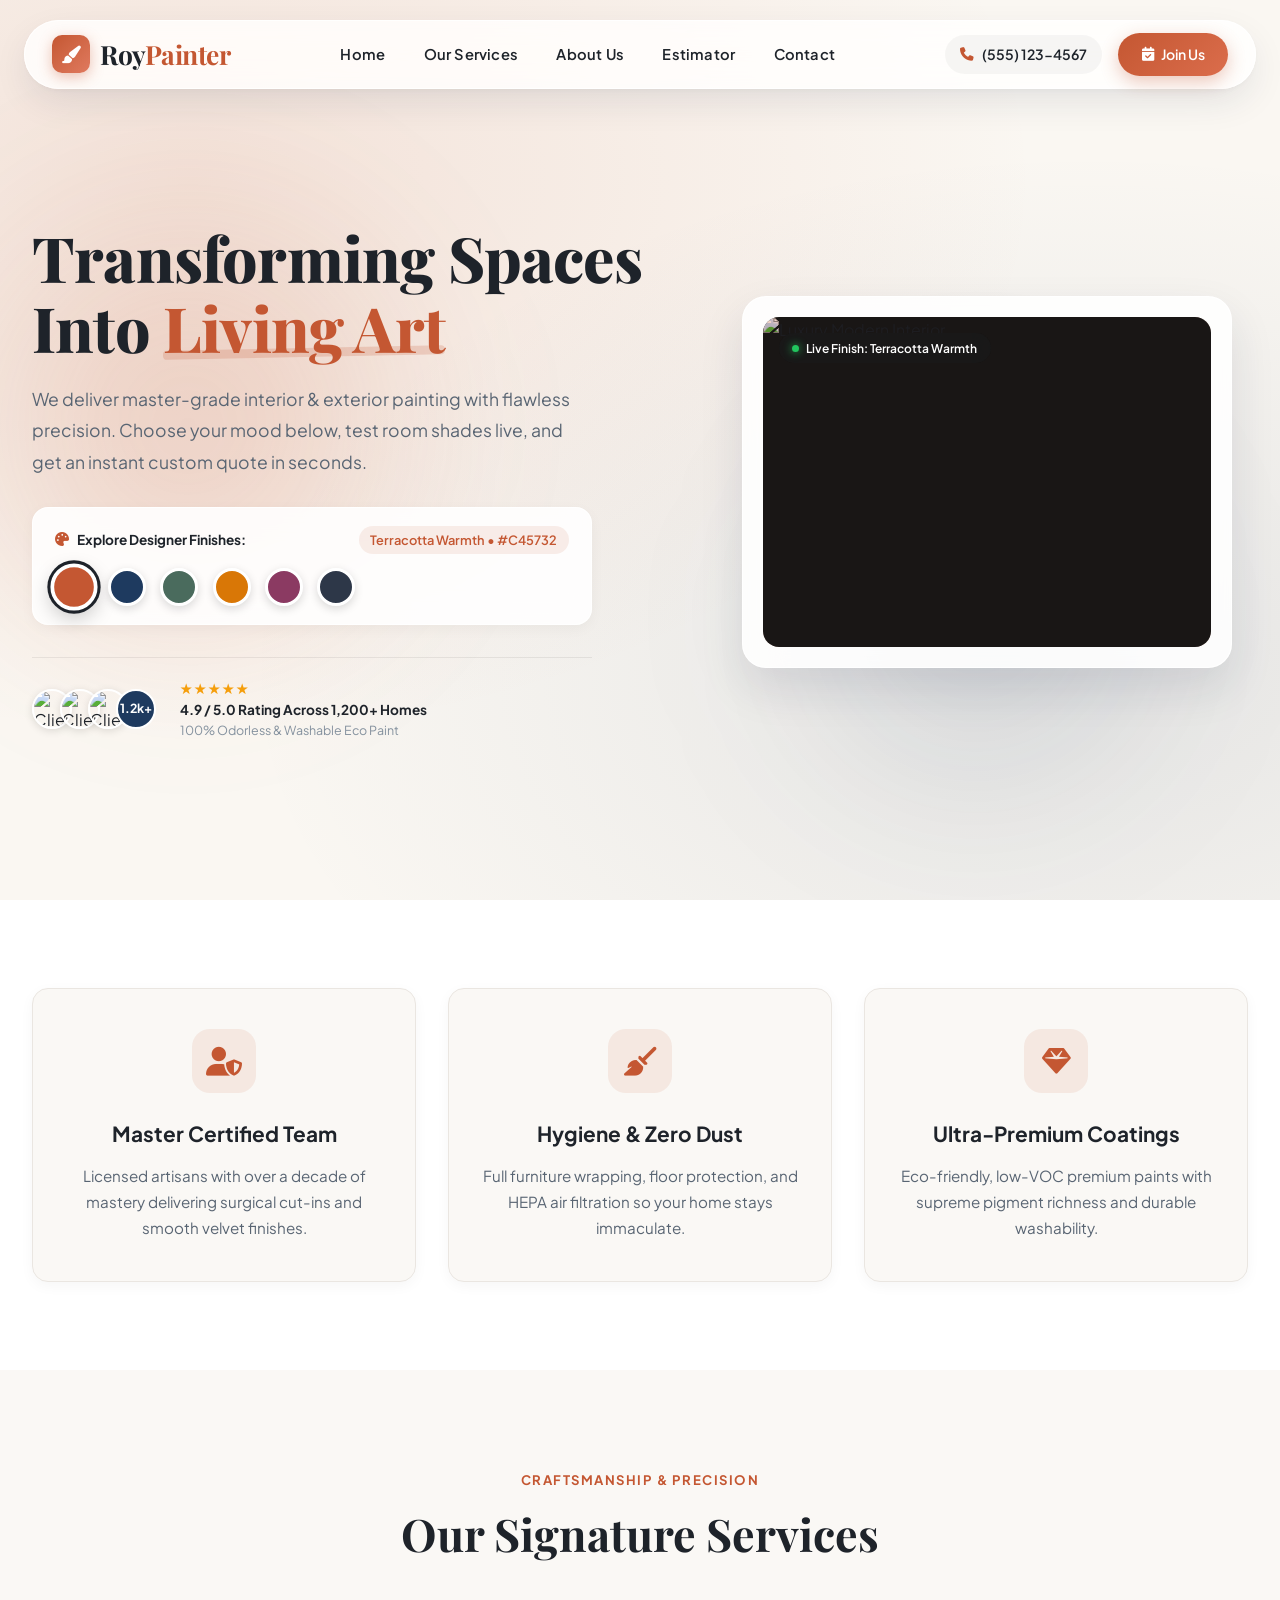
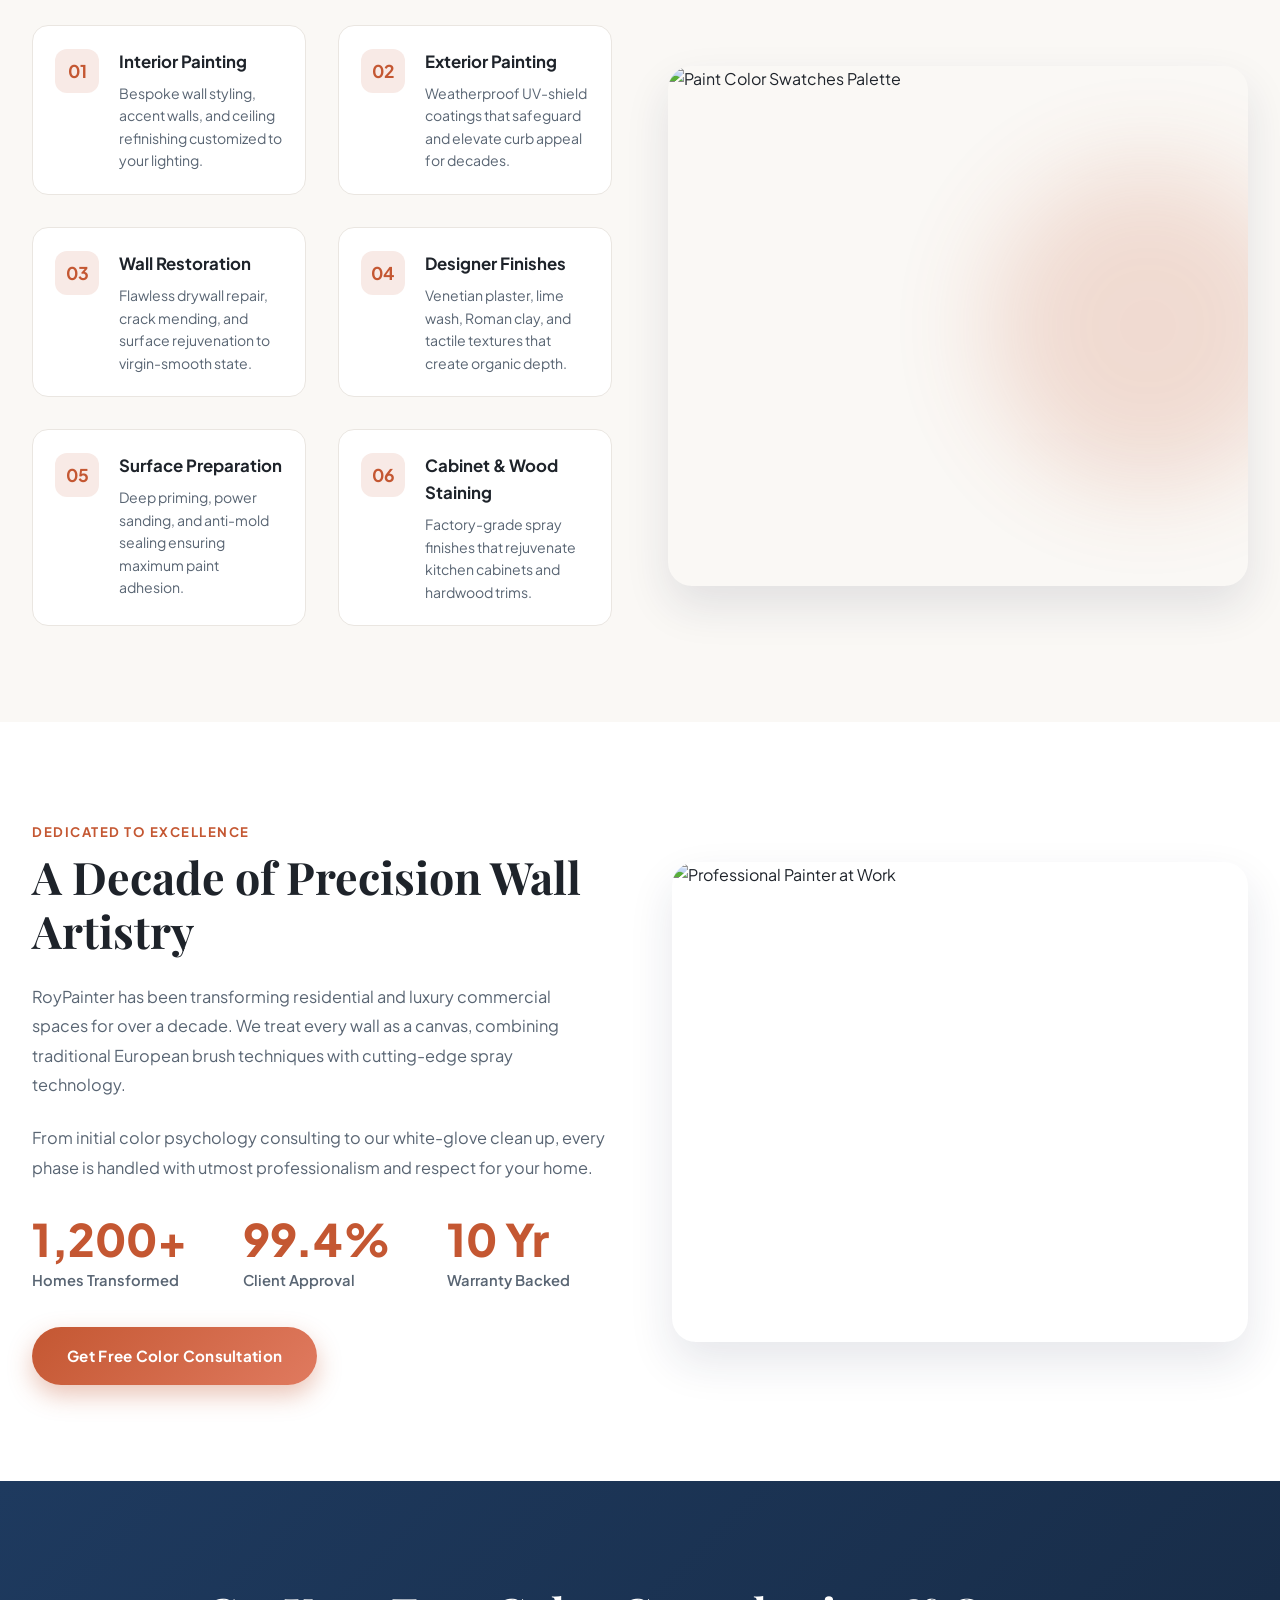
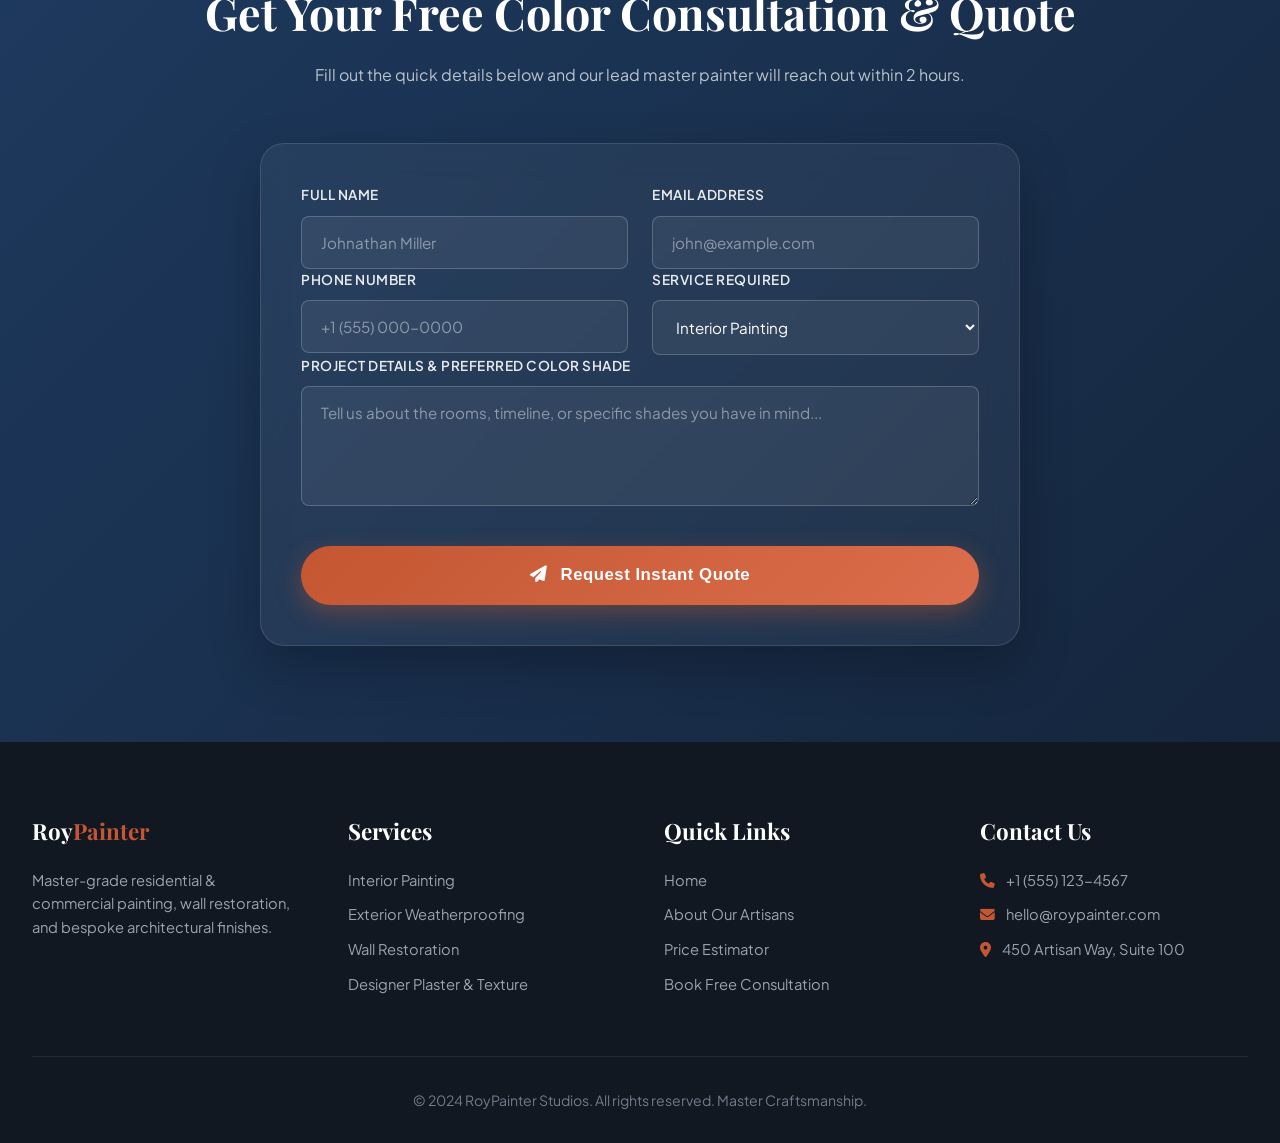
==== index.html @ b72dd7e7 "first commit" ====
<!DOCTYPE html>
<html lang="en">
<head>
    <meta charset="UTF-8">
    <meta name="viewport" content="width=device-width, initial-scale=1.0">
    <title>RoyPainter | Professional Painting & Architectural Finishes</title>
    <link rel="preconnect" href="https://fonts.googleapis.com">
    <link rel="preconnect" href="https://fonts.gstatic.com" crossorigin>
    <link href="https://fonts.googleapis.com/css2?family=Playfair+Display:ital,wght@0,600;0,700;0,800;1,600&family=Plus+Jakarta+Sans:wght@300;400;500;600;700;800&family=Poppins:wght@300;400;500;600;700&display=swap" rel="stylesheet">
    <link rel="stylesheet" href="https://cdnjs.cloudflare.com/ajax/libs/font-awesome/6.5.1/css/all.min.css">
    <style>
        * {
            margin: 0;
            padding: 0;
            box-sizing: border-box;
        }

        :root {
            --primary-red: #C45732;
            --primary-red-rgb: 196, 87, 50;
            --primary-hover: #ad4624;
            --navy-blue: #1E3A5F;
            --navy-blue-rgb: 30, 58, 95;
            --cream: #FAF8F5;
            --cream-card: #FFFFFF;
            --light-gray: #EAE6E1;
            --text-dark: #1E232A;
            --text-muted: #596573;
            --text-light: #84919E;
            --white: #FFFFFF;
            --active-accent: #C45732;
            --active-accent-rgb: 196, 87, 50;
            --card-glass: rgba(255, 255, 255, 0.88);
            --card-glass-border: rgba(255, 255, 255, 0.95);
            --shadow-sm: 0 4px 14px rgba(0, 0, 0, 0.04);
            --shadow-md: 0 10px 30px rgba(0, 0, 0, 0.07);
            --shadow-lg: 0 20px 45px rgba(24, 39, 75, 0.11);
            --radius-sm: 8px;
            --radius-md: 16px;
            --radius-lg: 24px;
            --radius-full: 9999px;
            --transition: all 0.35s cubic-bezier(0.16, 1, 0.3, 1);
        }

        html {
            scroll-behavior: smooth;
        }

        body {
            font-family: 'Plus Jakarta Sans', 'Poppins', sans-serif;
            color: var(--text-dark);
            background: var(--cream);
            line-height: 1.6;
            overflow-x: hidden;
            position: relative;
        }

        /* =====================================================
           FLOATING GLASS NAVIGATION
        ===================================================== */
        .nav-container {
            position: fixed;
            top: 1.25rem;
            left: 0;
            right: 0;
            display: flex;
            justify-content: center;
            z-index: 1000;
            padding: 0 1.5rem;
            pointer-events: none;
            transition: var(--transition);
        }

        nav {
            width: 100%;
            max-width: 1280px;
            background: rgba(255, 255, 255, 0.82);
            backdrop-filter: blur(20px) saturate(180%);
            -webkit-backdrop-filter: blur(20px) saturate(180%);
            padding: 0.8rem 1.75rem;
            border-radius: var(--radius-full);
            box-shadow: 0 14px 38px -6px rgba(24, 39, 75, 0.12),
                        0 0 0 1px rgba(255, 255, 255, 0.85) inset,
                        0 2px 6px rgba(0, 0, 0, 0.03);
            pointer-events: auto;
            transition: var(--transition);
        }

        .nav-container.scrolled nav {
            background: rgba(255, 255, 255, 0.95);
            padding: 0.65rem 1.5rem;
            box-shadow: 0 16px 40px -4px rgba(24, 39, 75, 0.16),
                        0 0 0 1px rgba(255, 255, 255, 0.95) inset;
        }

        .nav-wrapper {
            display: flex;
            justify-content: space-between;
            align-items: center;
        }

        .logo-wrap {
            display: flex;
            align-items: center;
            gap: 0.65rem;
            text-decoration: none;
        }

        .logo-icon {
            width: 38px;
            height: 38px;
            background: linear-gradient(135deg, var(--active-accent), #E07A5F);
            border-radius: 10px;
            display: flex;
            align-items: center;
            justify-content: center;
            color: var(--white);
            font-size: 1.1rem;
            box-shadow: 0 4px 14px rgba(var(--active-accent-rgb), 0.35);
            transition: var(--transition);
        }

        .logo {
            font-family: 'Playfair Display', serif;
            font-size: 1.65rem;
            font-weight: 700;
            color: var(--text-dark);
            letter-spacing: -0.5px;
        }

        .logo-accent {
            color: var(--active-accent);
            transition: color 0.35s ease;
        }

        .nav-links {
            display: flex;
            list-style: none;
            gap: 2rem;
            align-items: center;
        }

        .nav-links a {
            text-decoration: none;
            color: var(--text-dark);
            font-size: 0.92rem;
            font-weight: 600;
            letter-spacing: 0.2px;
            transition: var(--transition);
            position: relative;
            padding: 0.4rem 0.2rem;
        }

        .nav-links a:hover {
            color: var(--active-accent);
        }

        .nav-links a::after {
            content: '';
            position: absolute;
            bottom: 0;
            left: 50%;
            width: 0;
            height: 2.5px;
            background: var(--active-accent);
            border-radius: 2px;
            transform: translateX(-50%);
            transition: width 0.3s cubic-bezier(0.16, 1, 0.3, 1);
        }

        .nav-links a:hover::after {
            width: 80%;
        }

        .nav-actions {
            display: flex;
            align-items: center;
            gap: 1rem;
        }

        .nav-phone {
            display: flex;
            align-items: center;
            gap: 0.5rem;
            text-decoration: none;
            color: var(--text-dark);
            font-weight: 600;
            font-size: 0.88rem;
            padding: 0.5rem 0.95rem;
            border-radius: var(--radius-full);
            background: rgba(0, 0, 0, 0.035);
            transition: var(--transition);
        }

        .nav-phone i {
            color: var(--active-accent);
            font-size: 0.85rem;
        }

        .nav-phone:hover {
            background: rgba(var(--active-accent-rgb), 0.1);
            color: var(--active-accent);
        }

        .cta-nav {
            background: linear-gradient(135deg, var(--active-accent), #db6d4c);
            color: var(--white) !important;
            padding: 0.65rem 1.45rem;
            border-radius: var(--radius-full);
            font-weight: 600;
            font-size: 0.88rem;
            box-shadow: 0 6px 18px rgba(var(--active-accent-rgb), 0.32);
            transition: var(--transition);
            display: inline-flex;
            align-items: center;
            gap: 0.45rem;
            text-decoration: none;
            border: none;
        }

        .cta-nav:hover {
            transform: translateY(-2px);
            box-shadow: 0 8px 24px rgba(var(--active-accent-rgb), 0.45);
            background: linear-gradient(135deg, var(--primary-hover), var(--active-accent));
        }

        .cta-nav::after {
            display: none !important;
        }

        .mobile-toggle {
            display: none;
            background: transparent;
            border: none;
            cursor: pointer;
            padding: 0.4rem;
            color: var(--text-dark);
            font-size: 1.35rem;
        }

        /* Mobile Dropdown */
        .mobile-menu {
            display: none;
            position: fixed;
            top: 5.5rem;
            left: 1.5rem;
            right: 1.5rem;
            background: rgba(255, 255, 255, 0.96);
            backdrop-filter: blur(20px);
            padding: 1.5rem;
            border-radius: var(--radius-lg);
            box-shadow: 0 20px 45px rgba(0, 0, 0, 0.15);
            border: 1px solid rgba(255, 255, 255, 0.8);
            z-index: 999;
            flex-direction: column;
            gap: 1rem;
        }

        .mobile-menu.open {
            display: flex;
        }

        .mobile-menu a {
            text-decoration: none;
            color: var(--text-dark);
            font-weight: 600;
            font-size: 1.05rem;
            padding: 0.5rem 0;
            border-bottom: 1px solid rgba(0, 0, 0, 0.05);
        }

        /* =====================================================
           REDESIGNED INTERACTIVE HERO SECTION
        ===================================================== */
        .hero {
            position: relative;
            min-height: 100vh;
            display: flex;
            align-items: center;
            padding: 9rem 2rem 5rem;
            background-color: #FAF7F2;
            background-image: 
                radial-gradient(at 15% 20%, rgba(var(--active-accent-rgb), 0.13) 0px, transparent 55%),
                radial-gradient(at 85% 75%, rgba(30, 58, 95, 0.09) 0px, transparent 55%),
                linear-gradient(180deg, rgba(250, 247, 242, 0.82) 0%, rgba(250, 247, 242, 0.97) 100%);
            background-size: cover;
            background-position: center;
            background-repeat: no-repeat;
            overflow: hidden;
        }

        /* Dynamic Ambient Glow */
        .hero-glow {
            position: absolute;
            width: 580px;
            height: 580px;
            background: radial-gradient(circle, rgba(var(--active-accent-rgb), 0.22) 0%, rgba(var(--active-accent-rgb), 0) 70%);
            top: 15%;
            left: -8%;
            filter: blur(70px);
            pointer-events: none;
            z-index: 1;
            transition: all 0.6s ease;
            animation: pulseGlow 9s ease-in-out infinite alternate;
        }

        .hero-glow-2 {
            position: absolute;
            width: 480px;
            height: 480px;
            background: radial-gradient(circle, rgba(30, 58, 95, 0.14) 0%, rgba(30, 58, 95, 0) 70%);
            bottom: 5%;
            right: 5%;
            filter: blur(80px);
            pointer-events: none;
            z-index: 1;
        }

        @keyframes pulseGlow {
            0% { transform: scale(1) translate(0, 0); opacity: 0.7; }
            100% { transform: scale(1.15) translate(40px, 30px); opacity: 1; }
        }

        .hero-wrapper {
            max-width: 1320px;
            margin: 0 auto;
            display: grid;
            grid-template-columns: 1.15fr 0.95fr;
            gap: 3.8rem;
            align-items: center;
            position: relative;
            z-index: 2;
            width: 100%;
        }

        /* Hero Content Styling */
        .hero-content {
            display: flex;
            flex-direction: column;
            align-items: flex-start;
        }

        .hero-badge {
            display: inline-flex;
            align-items: center;
            gap: 0.65rem;
            background: rgba(255, 255, 255, 0.9);
            backdrop-filter: blur(12px);
            padding: 0.45rem 1.15rem;
            border-radius: var(--radius-full);
            border: 1px solid rgba(var(--active-accent-rgb), 0.25);
            box-shadow: 0 4px 15px rgba(0, 0, 0, 0.04);
            margin-bottom: 1.4rem;
            transform: translateY(0);
            transition: var(--transition);
        }

        .hero-badge:hover {
            transform: translateY(-2px);
            box-shadow: 0 6px 20px rgba(var(--active-accent-rgb), 0.18);
        }

        .badge-dot {
            width: 8px;
            height: 8px;
            background: var(--active-accent);
            border-radius: 50%;
            box-shadow: 0 0 0 3px rgba(var(--active-accent-rgb), 0.25);
            animation: pulseDot 2s infinite;
        }

        @keyframes pulseDot {
            0% { transform: scale(0.95); box-shadow: 0 0 0 0 rgba(var(--active-accent-rgb), 0.5); }
            70% { transform: scale(1); box-shadow: 0 0 0 6px rgba(var(--active-accent-rgb), 0); }
            100% { transform: scale(0.95); box-shadow: 0 0 0 0 rgba(var(--active-accent-rgb), 0); }
        }

        .badge-text {
            font-size: 0.82rem;
            font-weight: 700;
            color: var(--text-dark);
            letter-spacing: 0.4px;
            text-transform: uppercase;
        }

        .hero-title {
            font-family: 'Playfair Display', serif;
            font-size: 3.9rem;
            font-weight: 800;
            line-height: 1.12;
            color: var(--text-dark);
            margin-bottom: 1.3rem;
            letter-spacing: -0.8px;
        }

        .hero-title .highlight {
            color: var(--active-accent);
            position: relative;
            display: inline-block;
            transition: color 0.4s ease;
        }

        .hero-title .highlight::after {
            content: '';
            position: absolute;
            bottom: 6px;
            left: 0;
            width: 100%;
            height: 9px;
            background: rgba(var(--active-accent-rgb), 0.2);
            border-radius: 4px;
            z-index: -1;
            transform: rotate(-1.2deg);
            transition: background 0.4s ease;
        }

        .hero-description {
            font-size: 1.1rem;
            color: var(--text-muted);
            line-height: 1.8;
            margin-bottom: 1.8rem;
            max-width: 560px;
        }

        /* Interactive Color Palette Selector */
        .color-palette-bar {
            background: rgba(255, 255, 255, 0.88);
            backdrop-filter: blur(14px);
            border: 1px solid rgba(255, 255, 255, 0.95);
            padding: 1.1rem 1.4rem;
            border-radius: var(--radius-md);
            box-shadow: var(--shadow-sm);
            margin-bottom: 2rem;
            width: 100%;
            max-width: 560px;
            transition: var(--transition);
        }

        .color-palette-bar:hover {
            box-shadow: var(--shadow-md);
            border-color: rgba(var(--active-accent-rgb), 0.3);
        }

        .palette-header {
            display: flex;
            justify-content: space-between;
            align-items: center;
            margin-bottom: 0.85rem;
        }

        .palette-title {
            font-size: 0.85rem;
            font-weight: 700;
            color: var(--text-dark);
            display: flex;
            align-items: center;
            gap: 0.45rem;
        }

        .palette-title i {
            color: var(--active-accent);
        }

        .active-swatch-info {
            font-size: 0.8rem;
            font-weight: 600;
            color: var(--active-accent);
            background: rgba(var(--active-accent-rgb), 0.1);
            padding: 0.25rem 0.7rem;
            border-radius: var(--radius-full);
            transition: var(--transition);
        }

        .swatches-list {
            display: flex;
            gap: 0.9rem;
            align-items: center;
            flex-wrap: wrap;
        }

        .color-swatch-btn {
            width: 38px;
            height: 38px;
            border-radius: 50%;
            border: 3px solid #FFFFFF;
            cursor: pointer;
            box-shadow: 0 3px 10px rgba(0, 0, 0, 0.15);
            transition: all 0.3s cubic-bezier(0.34, 1.56, 0.64, 1);
            position: relative;
            outline: none;
        }

        .color-swatch-btn:hover {
            transform: scale(1.2);
        }

        .color-swatch-btn.active {
            transform: scale(1.24);
            box-shadow: 0 0 0 2.5px var(--text-dark), 0 6px 16px rgba(0,0,0,0.22);
        }

        .color-swatch-btn::after {
            content: attr(data-shade);
            position: absolute;
            bottom: -28px;
            left: 50%;
            transform: translateX(-50%) scale(0.8);
            opacity: 0;
            background: var(--text-dark);
            color: var(--white);
            font-size: 0.7rem;
            font-weight: 500;
            padding: 0.2rem 0.5rem;
            border-radius: 4px;
            white-space: nowrap;
            pointer-events: none;
            transition: var(--transition);
            z-index: 10;
        }

        .color-swatch-btn:hover::after {
            opacity: 1;
            transform: translateX(-50%) scale(1);
        }

        /* Hero Action Buttons */
        .hero-actions {
            display: flex;
            align-items: center;
            gap: 1.2rem;
            flex-wrap: wrap;
            margin-bottom: 2.2rem;
        }

        .cta-button {
            display: inline-flex;
            align-items: center;
            justify-content: center;
            gap: 0.6rem;
            background: linear-gradient(135deg, var(--active-accent), #E07A5F);
            color: var(--white);
            padding: 1.05rem 2.2rem;
            border-radius: var(--radius-full);
            text-decoration: none;
            font-weight: 700;
            font-size: 0.95rem;
            letter-spacing: 0.3px;
            transition: var(--transition);
            border: none;
            cursor: pointer;
            box-shadow: 0 10px 25px rgba(var(--active-accent-rgb), 0.35);
        }

        .cta-button:hover {
            background: linear-gradient(135deg, var(--primary-hover), var(--active-accent));
            transform: translateY(-3px);
            box-shadow: 0 14px 30px rgba(var(--active-accent-rgb), 0.45);
            color: var(--white);
        }

        .cta-button-secondary {
            display: inline-flex;
            align-items: center;
            justify-content: center;
            gap: 0.55rem;
            background: rgba(255, 255, 255, 0.9);
            backdrop-filter: blur(10px);
            color: var(--text-dark);
            padding: 1.05rem 1.9rem;
            border-radius: var(--radius-full);
            text-decoration: none;
            font-weight: 600;
            font-size: 0.95rem;
            border: 1px solid rgba(0, 0, 0, 0.08);
            box-shadow: var(--shadow-sm);
            transition: var(--transition);
            cursor: pointer;
        }

        .cta-button-secondary:hover {
            background: var(--white);
            color: var(--active-accent);
            border-color: rgba(var(--active-accent-rgb), 0.3);
            transform: translateY(-3px);
            box-shadow: var(--shadow-md);
        }

        /* Hero Social Proof */
        .hero-proof {
            display: flex;
            align-items: center;
            gap: 1.5rem;
            padding-top: 1.2rem;
            border-top: 1px solid rgba(0, 0, 0, 0.07);
            width: 100%;
            max-width: 560px;
        }

        .avatars-group {
            display: flex;
            align-items: center;
        }

        .avatar-img {
            width: 40px;
            height: 40px;
            border-radius: 50%;
            border: 2.5px solid #FFFFFF;
            object-fit: cover;
            margin-left: -12px;
            box-shadow: 0 2px 8px rgba(0, 0, 0, 0.12);
        }

        .avatar-img:first-child {
            margin-left: 0;
        }

        .avatar-badge {
            width: 40px;
            height: 40px;
            border-radius: 50%;
            background: var(--navy-blue);
            color: var(--white);
            display: flex;
            align-items: center;
            justify-content: center;
            font-size: 0.78rem;
            font-weight: 700;
            border: 2.5px solid #FFFFFF;
            margin-left: -12px;
        }

        .proof-details {
            display: flex;
            flex-direction: column;
        }

        .proof-stars {
            color: #F59E0B;
            font-size: 0.88rem;
            letter-spacing: 2px;
        }

        .proof-text {
            font-size: 0.85rem;
            font-weight: 700;
            color: var(--text-dark);
        }

        .proof-sub {
            font-size: 0.78rem;
            color: var(--text-light);
        }

        /* =====================================================
           HERO VISUAL & INTERACTIVE ROOM COLOR PREVIEW
        ===================================================== */
        .hero-visual-wrapper {
            position: relative;
            display: flex;
            justify-content: center;
            align-items: center;
            perspective: 1000px;
        }

        .hero-main-card {
            position: relative;
            width: 100%;
            max-width: 490px;
            background: var(--card-glass);
            border-radius: var(--radius-lg);
            padding: 1.25rem;
            box-shadow: var(--shadow-lg);
            border: 1px solid var(--card-glass-border);
            backdrop-filter: blur(20px);
            transition: transform 0.2s ease-out;
            transform-style: preserve-3d;
        }

        .room-preview-box {
            position: relative;
            height: 330px;
            border-radius: var(--radius-md);
            overflow: hidden;
            background: #1A1A1A;
        }

        .room-bg-image {
            width: 100%;
            height: 100%;
            object-fit: cover;
            transition: transform 0.6s ease;
        }

        .room-preview-box:hover .room-bg-image {
            transform: scale(1.05);
        }

        /* Color Overlay for Swatches */
        .room-color-tint {
            position: absolute;
            inset: 0;
            background: var(--active-accent);
            opacity: 0.28;
            mix-blend-mode: multiply;
            pointer-events: none;
            transition: background 0.5s ease, opacity 0.5s ease;
        }

        .room-preview-badge {
            position: absolute;
            top: 1rem;
            left: 1rem;
            background: rgba(26, 26, 26, 0.8);
            backdrop-filter: blur(10px);
            color: var(--white);
            padding: 0.35rem 0.85rem;
            border-radius: var(--radius-full);
            font-size: 0.75rem;
            font-weight: 600;
            display: flex;
            align-items: center;
            gap: 0.45rem;
        }

        .room-preview-badge .live-dot {
            width: 7px;
            height: 7px;
            background: #22C55E;
            border-radius: 50%;
            box-shadow: 0 0 8px #22C55E;
        }

        /* Mini Interactive Cost Estimator inside Hero Visual */
        .hero-estimator-card {
            margin-top: 1rem;
            background: #FFFFFF;
            border-radius: var(--radius-md);
            padding: 1rem 1.25rem;
            border: 1px solid var(--light-gray);
            box-shadow: var(--shadow-sm);
        }

        .estimator-header {
            display: flex;
            justify-content: space-between;
            align-items: center;
            margin-bottom: 0.65rem;
        }

        .estimator-title {
            font-size: 0.88rem;
            font-weight: 700;
            color: var(--text-dark);
            display: flex;
            align-items: center;
            gap: 0.45rem;
        }

        .estimator-title i {
            color: var(--active-accent);
        }

        .estimator-badge {
            font-size: 0.72rem;
            font-weight: 700;
            background: rgba(var(--active-accent-rgb), 0.1);
            color: var(--active-accent);
            padding: 0.2rem 0.6rem;
            border-radius: var(--radius-full);
        }

        .estimator-controls {
            display: flex;
            align-items: center;
            gap: 1rem;
            margin-bottom: 0.85rem;
        }

        .estimator-slider-wrap {
            flex: 1;
        }

        .estimator-slider-label {
            display: flex;
            justify-content: space-between;
            font-size: 0.78rem;
            color: var(--text-muted);
            margin-bottom: 0.35rem;
            font-weight: 600;
        }

        .room-slider {
            width: 100%;
            accent-color: var(--active-accent);
            cursor: pointer;
            height: 6px;
        }

        .estimator-result {
            display: flex;
            align-items: center;
            justify-content: space-between;
            padding-top: 0.7rem;
            border-top: 1px dashed var(--light-gray);
        }

        .price-display {
            display: flex;
            flex-direction: column;
        }

        .price-label {
            font-size: 0.7rem;
            color: var(--text-light);
            text-transform: uppercase;
            font-weight: 600;
        }

        .price-value {
            font-size: 1.35rem;
            font-weight: 800;
            color: var(--navy-blue);
            line-height: 1.1;
        }

        .price-value span {
            color: var(--active-accent);
        }

        .calc-action-btn {
            background: var(--navy-blue);
            color: var(--white);
            border: none;
            padding: 0.5rem 1rem;
            border-radius: var(--radius-full);
            font-size: 0.8rem;
            font-weight: 700;
            cursor: pointer;
            text-decoration: none;
            transition: var(--transition);
            display: inline-flex;
            align-items: center;
            gap: 0.4rem;
        }

        .calc-action-btn:hover {
            background: var(--active-accent);
            transform: translateY(-2px);
            box-shadow: 0 4px 12px rgba(var(--active-accent-rgb), 0.3);
        }

        /* Floating Micro-Cards */
        .float-card {
            position: absolute;
            background: rgba(255, 255, 255, 0.94);
            backdrop-filter: blur(16px);
            padding: 0.85rem 1.2rem;
            border-radius: var(--radius-md);
            box-shadow: 0 14px 32px rgba(0, 0, 0, 0.12);
            border: 1px solid rgba(255, 255, 255, 0.95);
            display: flex;
            align-items: center;
            gap: 0.8rem;
            z-index: 3;
            animation: floatSlow 5s ease-in-out infinite;
            cursor: pointer;
            transition: var(--transition);
        }

        .float-card:hover {
            transform: translateY(-6px) scale(1.04) !important;
            box-shadow: 0 18px 40px rgba(0, 0, 0, 0.18);
        }

        .float-card-1 {
            top: -1.2rem;
            right: -1.2rem;
            animation-delay: 0s;
        }

        .float-card-2 {
            bottom: 6.8rem;
            left: -2.2rem;
            animation-delay: 2.5s;
        }

        @keyframes floatSlow {
            0% { transform: translateY(0); }
            50% { transform: translateY(-10px); }
            100% { transform: translateY(0); }
        }

        .float-icon-box {
            width: 42px;
            height: 42px;
            border-radius: 12px;
            display: flex;
            align-items: center;
            justify-content: center;
            font-size: 1.2rem;
        }

        .float-icon-1 {
            background: #FEF3C7;
            color: #D97706;
        }

        .float-icon-2 {
            background: #DCFCE7;
            color: #16A34A;
        }

        .float-card-title {
            font-size: 0.88rem;
            font-weight: 700;
            color: var(--text-dark);
            line-height: 1.2;
        }

        .float-card-sub {
            font-size: 0.74rem;
            color: var(--text-muted);
        }

        /* =====================================================
           FEATURES SECTION
        ===================================================== */
        .features {
            padding: 5.5rem 2rem;
            background: var(--white);
            position: relative;
            z-index: 2;
        }

        .features-wrapper {
            max-width: 1320px;
            margin: 0 auto;
        }

        .features-grid {
            display: grid;
            grid-template-columns: repeat(auto-fit, minmax(280px, 1fr));
            gap: 2rem;
        }

        .feature-card {
            background: var(--cream);
            border: 1px solid var(--light-gray);
            padding: 2.5rem 2rem;
            border-radius: var(--radius-md);
            transition: var(--transition);
            text-align: center;
            box-shadow: var(--shadow-sm);
        }

        .feature-card:hover {
            border-color: var(--active-accent);
            transform: translateY(-6px);
            box-shadow: var(--shadow-lg);
            background: var(--white);
        }

        .feature-icon {
            width: 64px;
            height: 64px;
            background: rgba(var(--active-accent-rgb), 0.1);
            color: var(--active-accent);
            border-radius: 18px;
            display: flex;
            align-items: center;
            justify-content: center;
            margin: 0 auto 1.5rem;
            font-size: 1.8rem;
            transition: var(--transition);
        }

        .feature-card:hover .feature-icon {
            background: var(--active-accent);
            color: var(--white);
            transform: rotate(6deg) scale(1.08);
        }

        .feature-title {
            font-size: 1.3rem;
            font-weight: 700;
            margin-bottom: 0.8rem;
            color: var(--text-dark);
        }

        .feature-text {
            font-size: 0.95rem;
            color: var(--text-muted);
            line-height: 1.7;
        }

        /* =====================================================
           SERVICES SECTION
        ===================================================== */
        .services {
            padding: 6rem 2rem;
            background: var(--cream);
        }

        .services-wrapper {
            max-width: 1320px;
            margin: 0 auto;
        }

        .section-header {
            text-align: center;
            margin-bottom: 3.5rem;
        }

        .section-tag {
            display: inline-block;
            font-size: 0.82rem;
            font-weight: 700;
            text-transform: uppercase;
            letter-spacing: 1.5px;
            color: var(--active-accent);
            margin-bottom: 0.5rem;
        }

        .section-title {
            font-family: 'Playfair Display', serif;
            font-size: 2.8rem;
            font-weight: 700;
            color: var(--text-dark);
        }

        .services-container {
            display: grid;
            grid-template-columns: 1fr 1fr;
            gap: 3.5rem;
            align-items: center;
        }

        .services-list {
            display: grid;
            grid-template-columns: 1fr 1fr;
            gap: 2rem;
        }

        .service-item {
            display: flex;
            gap: 1.2rem;
            background: var(--white);
            padding: 1.4rem;
            border-radius: var(--radius-md);
            border: 1px solid var(--light-gray);
            transition: var(--transition);
        }

        .service-item:hover {
            transform: translateY(-4px);
            border-color: var(--active-accent);
            box-shadow: var(--shadow-md);
        }

        .service-item-icon {
            width: 44px;
            height: 44px;
            background: rgba(var(--active-accent-rgb), 0.12);
            border-radius: 12px;
            display: flex;
            align-items: center;
            justify-content: center;
            color: var(--active-accent);
            flex-shrink: 0;
            font-weight: 700;
            font-size: 1.1rem;
            transition: var(--transition);
        }

        .service-item:hover .service-item-icon {
            background: var(--active-accent);
            color: var(--white);
        }

        .service-item-content h4 {
            font-size: 1.05rem;
            font-weight: 700;
            margin-bottom: 0.4rem;
            color: var(--text-dark);
        }

        .service-item-content p {
            font-size: 0.88rem;
            color: var(--text-muted);
            line-height: 1.6;
        }

        .services-image {
            position: relative;
            height: 520px;
            border-radius: var(--radius-lg);
            overflow: hidden;
            box-shadow: var(--shadow-lg);
        }

        .services-image img {
            width: 100%;
            height: 100%;
            object-fit: cover;
        }

        .watercolor-accent {
            position: absolute;
            width: 320px;
            height: 320px;
            background: var(--active-accent);
            opacity: 0.18;
            border-radius: 50%;
            right: -60px;
            top: 50%;
            transform: translateY(-50%);
            filter: blur(50px);
            z-index: 0;
            transition: background 0.4s ease;
        }

        /* =====================================================
           ABOUT SECTION
        ===================================================== */
        .about {
            padding: 6rem 2rem;
            background: var(--white);
        }

        .about-wrapper {
            max-width: 1320px;
            margin: 0 auto;
        }

        .about-container {
            display: grid;
            grid-template-columns: 1fr 1fr;
            gap: 4rem;
            align-items: center;
        }

        .about-content h2 {
            font-family: 'Playfair Display', serif;
            font-size: 2.8rem;
            font-weight: 700;
            margin-bottom: 1.5rem;
            color: var(--text-dark);
            line-height: 1.2;
        }

        .about-content p {
            font-size: 1.02rem;
            color: var(--text-muted);
            line-height: 1.8;
            margin-bottom: 1.5rem;
        }

        .about-stats {
            display: flex;
            gap: 3.5rem;
            margin: 2.2rem 0;
        }

        .stat {
            display: flex;
            flex-direction: column;
        }

        .stat-number {
            font-size: 2.8rem;
            font-weight: 800;
            color: var(--active-accent);
            line-height: 1;
            transition: color 0.4s ease;
        }

        .stat-label {
            font-size: 0.92rem;
            font-weight: 600;
            color: var(--text-muted);
            margin-top: 0.4rem;
        }

        .about-image {
            position: relative;
            height: 480px;
            border-radius: var(--radius-lg);
            overflow: hidden;
            box-shadow: var(--shadow-lg);
        }

        .about-image img {
            width: 100%;
            height: 100%;
            object-fit: cover;
        }

        /* =====================================================
           CONTACT FORM SECTION
        ===================================================== */
        .contact {
            padding: 6rem 2rem;
            background: linear-gradient(135deg, var(--navy-blue) 0%, #15263d 100%);
            color: var(--white);
            position: relative;
        }

        .contact-wrapper {
            max-width: 1320px;
            margin: 0 auto;
        }

        .contact-title {
            font-family: 'Playfair Display', serif;
            font-size: 2.8rem;
            font-weight: 700;
            text-align: center;
            margin-bottom: 0.8rem;
            color: var(--white);
        }

        .contact-sub {
            text-align: center;
            font-size: 1rem;
            color: rgba(255, 255, 255, 0.7);
            margin-bottom: 3.5rem;
        }

        .form-container {
            max-width: 760px;
            margin: 0 auto;
            background: rgba(255, 255, 255, 0.05);
            backdrop-filter: blur(16px);
            padding: 2.5rem;
            border-radius: var(--radius-lg);
            border: 1px solid rgba(255, 255, 255, 0.12);
            box-shadow: 0 20px 50px rgba(0, 0, 0, 0.25);
        }

        .form-row {
            display: grid;
            grid-template-columns: 1fr 1fr;
            gap: 1.5rem;
        }

        .form-group {
            display: flex;
            flex-direction: column;
            margin-bottom: 1.5rem;
        }

        .form-row .form-group {
            margin-bottom: 0;
        }

        .form-group label {
            font-size: 0.85rem;
            font-weight: 600;
            margin-bottom: 0.6rem;
            text-transform: uppercase;
            letter-spacing: 0.5px;
            color: rgba(255, 255, 255, 0.9);
        }

        .form-group input,
        .form-group textarea,
        .form-group select {
            padding: 1rem 1.2rem;
            border: 1.5px solid rgba(255, 255, 255, 0.2);
            background: rgba(255, 255, 255, 0.06);
            color: var(--white);
            font-family: 'Plus Jakarta Sans', sans-serif;
            font-size: 0.95rem;
            border-radius: var(--radius-sm);
            transition: all 0.3s ease;
        }

        .form-group input::placeholder,
        .form-group textarea::placeholder {
            color: rgba(255, 255, 255, 0.45);
        }

        .form-group select option {
            background: var(--navy-blue);
            color: var(--white);
        }

        .form-group input:focus,
        .form-group textarea:focus,
        .form-group select:focus {
            outline: none;
            border-color: var(--active-accent);
            background: rgba(255, 255, 255, 0.1);
            box-shadow: 0 0 0 3px rgba(var(--active-accent-rgb), 0.3);
        }

        .form-group textarea {
            resize: vertical;
            min-height: 120px;
            grid-column: 1 / -1;
        }

        .form-group select {
            grid-column: 1 / -1;
        }

        .form-submit {
            width: 100%;
            padding: 1.2rem;
            background: linear-gradient(135deg, var(--active-accent), #db6d4c);
            color: var(--white);
            border: none;
            border-radius: var(--radius-full);
            font-weight: 700;
            font-size: 1.05rem;
            letter-spacing: 0.5px;
            cursor: pointer;
            transition: all 0.3s ease;
            margin-top: 1rem;
            box-shadow: 0 8px 24px rgba(var(--active-accent-rgb), 0.4);
        }

        .form-submit:hover {
            transform: translateY(-2px);
            box-shadow: 0 12px 30px rgba(var(--active-accent-rgb), 0.5);
        }

        /* =====================================================
           FOOTER
        ===================================================== */
        footer {
            background: #111822;
            color: var(--white);
            padding: 4.5rem 2rem 2rem;
            text-align: center;
        }

        .footer-wrapper {
            max-width: 1320px;
            margin: 0 auto;
        }

        .footer-content {
            display: grid;
            grid-template-columns: repeat(auto-fit, minmax(240px, 1fr));
            gap: 3rem;
            margin-bottom: 3rem;
            text-align: left;
        }

        .footer-section h3 {
            font-family: 'Playfair Display', serif;
            font-size: 1.4rem;
            margin-bottom: 1.2rem;
            color: var(--white);
        }

        .footer-section h3 span {
            color: var(--active-accent);
        }

        .footer-section p,
        .footer-section a {
            font-size: 0.92rem;
            color: #9BA3AF;
            margin-bottom: 0.7rem;
            text-decoration: none;
            display: block;
            transition: color 0.3s ease;
        }

        .footer-section a:hover {
            color: var(--active-accent);
        }

        .footer-bottom {
            border-top: 1px solid rgba(255, 255, 255, 0.08);
            padding-top: 2rem;
            font-size: 0.88rem;
            color: #717B8A;
        }

        /* =====================================================
           RESPONSIVE DESIGN
        ===================================================== */
        @media (max-width: 1024px) {
            .hero-wrapper {
                grid-template-columns: 1fr;
                gap: 3.5rem;
                padding-top: 2rem;
            }

            .hero-title {
                font-size: 3.2rem;
            }

            .hero-content {
                align-items: center;
                text-align: center;
            }

            .hero-description {
                max-width: 600px;
            }

            .hero-actions {
                justify-content: center;
            }

            .color-palette-bar {
                margin: 0 auto 2rem;
            }

            .hero-proof {
                justify-content: center;
                margin: 0 auto;
            }

            .services-container,
            .about-container {
                grid-template-columns: 1fr;
            }
        }

        @media (max-width: 768px) {
            .nav-links,
            .nav-actions {
                display: none;
            }

            .mobile-toggle {
                display: block;
            }

            nav {
                padding: 0.75rem 1.25rem;
            }

            .hero {
                padding: 7rem 1.25rem 4rem;
            }

            .hero-title {
                font-size: 2.4rem;
            }

            .float-card-1 {
                top: -1rem;
                right: 0;
            }

            .float-card-2 {
                bottom: 4rem;
                left: 0;
            }

            .services-list {
                grid-template-columns: 1fr;
            }

            .form-row {
                grid-template-columns: 1fr;
                gap: 0;
            }

            .about-stats {
                flex-direction: column;
                gap: 1.5rem;
            }
        }

        @media (prefers-reduced-motion: reduce) {
            * {
                animation-duration: 0.01ms !important;
                animation-iteration-count: 1 !important;
                transition-duration: 0.01ms !important;
            }
        }
    </style>
</head>
<body>

    <!-- Floating Glass Navigation -->
    <div class="nav-container" id="navContainer">
        <nav>
            <div class="nav-wrapper">
                <a href="#home" class="logo-wrap">
                    <div class="logo-icon">
                        <i class="fa-solid fa-paintbrush"></i>
                    </div>
                    <div class="logo">Roy<span class="logo-accent">Painter</span></div>
                </a>

                <ul class="nav-links">
                    <li><a href="#home">Home</a></li>
                    <li><a href="#services">Our Services</a></li>
                    <li><a href="#about">About Us</a></li>
                    <li><a href="#calculator">Estimator</a></li>
                    <li><a href="#contact">Contact</a></li>
                </ul>

                <div class="nav-actions">
                    <a href="tel:+15551234567" class="nav-phone">
                        <i class="fa-solid fa-phone"></i>
                        <span>(555) 123-4567</span>
                    </a>
                    <a href="#contact" class="cta-nav">
                        <i class="fa-solid fa-calendar-check"></i>
                        <span>Join Us</span>
                    </a>
                </div>

                <button class="mobile-toggle" id="mobileToggle" aria-label="Open Navigation Menu">
                    <i class="fa-solid fa-bars"></i>
                </button>
            </div>
        </nav>
    </div>

    <!-- Mobile Dropdown Menu -->
    <div class="mobile-menu" id="mobileMenu">
        <a href="#home" class="mobile-link">Home</a>
        <a href="#services" class="mobile-link">Our Services</a>
        <a href="#about" class="mobile-link">About Us</a>
        <a href="#contact" class="mobile-link">Contact & Free Quote</a>
        <a href="#contact" class="cta-nav mobile-link" style="justify-content: center; margin-top: 0.5rem;">Join Us</a>
    </div>

    <!-- Redesigned Hero Section with Dynamic Interactivity -->
    <section class="hero" id="home">
        <div class="hero-glow" id="heroGlow"></div>
        <div class="hero-glow-2"></div>

        <div class="hero-wrapper">
            <!-- Left Hero Content -->
            <div class="hero-content">
              

                <h1 class="hero-title">
                    Transforming Spaces Into <span class="highlight" id="heroHighlight">Living Art</span>
                </h1>

                <p class="hero-description">
                    We deliver master-grade interior & exterior painting with flawless precision. Choose your mood below, test room shades live, and get an instant custom quote in seconds.
                </p>

                <!-- Interactive Color Palette Switcher -->
                <div class="color-palette-bar">
                    <div class="palette-header">
                        <span class="palette-title">
                            <i class="fa-solid fa-palette"></i> Explore Designer Finishes:
                        </span>
                        <span class="active-swatch-info" id="activeSwatchTag">
                            Terracotta Warmth • #C45732
                        </span>
                    </div>

                    <div class="swatches-list" id="swatchesList">
                        <button class="color-swatch-btn active" data-color="#C45732" data-rgb="196, 87, 50" data-name="Terracotta Warmth" data-shade="Warmth" style="background: #C45732;" aria-label="Select Terracotta Warmth shade"></button>
                        <button class="color-swatch-btn" data-color="#1E3A5F" data-rgb="30, 58, 95" data-name="Aegean Royal Blue" data-shade="Aegean" style="background: #1E3A5F;" aria-label="Select Aegean Royal Blue shade"></button>
                        <button class="color-swatch-btn" data-color="#4A6B5D" data-rgb="74, 107, 93" data-name="Sage Serenity" data-shade="Sage" style="background: #4A6B5D;" aria-label="Select Sage Serenity shade"></button>
                        <button class="color-swatch-btn" data-color="#D97706" data-rgb="217, 119, 6" data-name="Amber Ochre" data-shade="Amber" style="background: #D97706;" aria-label="Select Amber Ochre shade"></button>
                        <button class="color-swatch-btn" data-color="#8B3A62" data-rgb="139, 58, 98" data-name="Velvet Plum" data-shade="Plum" style="background: #8B3A62;" aria-label="Select Velvet Plum shade"></button>
                        <button class="color-swatch-btn" data-color="#2D3748" data-rgb="45, 55, 72" data-name="Modern Slate" data-shade="Slate" style="background: #2D3748;" aria-label="Select Modern Slate shade"></button>
                    </div>
                </div>

                <!-- Action CTA Buttons -->
                <!-- <div class="hero-actions">
                    <a href="#contact" class="cta-button" id="mainHeroCta">
                        <i class="fa-solid fa-paintbrush"></i>
                        <span>Schedule Color Visit</span>
                    </a>
                   
                </div> -->

                <!-- Trust Social Proof -->
                <div class="hero-proof">
                    <div class="avatars-group">
                        <img src="https://images.unsplash.com/photo-1534528741775-53994a69daeb?w=100&h=100&fit=crop" alt="Client" class="avatar-img">
                        <img src="https://images.unsplash.com/photo-1507003211169-0a1dd7228f2d?w=100&h=100&fit=crop" alt="Client" class="avatar-img">
                        <img src="https://images.unsplash.com/photo-1494790108377-be9c29b29330?w=100&h=100&fit=crop" alt="Client" class="avatar-img">
                        <div class="avatar-badge">1.2k+</div>
                    </div>
                    <div class="proof-details">
                        <div class="proof-stars">★★★★★</div>
                        <div class="proof-text">4.9 / 5.0 Rating Across 1,200+ Homes</div>
                        <div class="proof-sub">100% Odorless & Washable Eco Paint</div>
                    </div>
                </div> 
            </div>

            <!-- Right Hero Visual with 3D Tilt, Live Room Colorizer & Estimator -->
            <div class="hero-visual-wrapper" id="heroVisualWrap">
               

                <!-- Main Glass Showcase Card -->
                <div class="hero-main-card" id="heroMainCard">
                    <div class="room-preview-box">
                        <img src="https://images.unsplash.com/photo-1618221195710-dd6b41faaea6?w=800&h=600&fit=crop" alt="Luxury Modern Interior" class="room-bg-image">
                        <!-- Dynamic Color Tint Overlay -->
                        <div class="room-color-tint" id="roomColorTint"></div>
                        <div class="room-preview-badge">
                            <span class="live-dot"></span>
                            <span id="previewBadgeText">Live Finish: Terracotta Warmth</span>
                        </div>
                    </div>

                  
                   
                </div>

               
            </div>
        </div>
    </section>

    <!-- Features Cards -->
    <section class="features">
        <div class="features-wrapper">
            <div class="features-grid">
                <div class="feature-card">
                    <div class="feature-icon"><i class="fa-solid fa-user-shield"></i></div>
                    <h3 class="feature-title">Master Certified Team</h3>
                    <p class="feature-text">Licensed artisans with over a decade of mastery delivering surgical cut-ins and smooth velvet finishes.</p>
                </div>
                <div class="feature-card">
                    <div class="feature-icon"><i class="fa-solid fa-broom"></i></div>
                    <h3 class="feature-title">Hygiene & Zero Dust</h3>
                    <p class="feature-text">Full furniture wrapping, floor protection, and HEPA air filtration so your home stays immaculate.</p>
                </div>
                <div class="feature-card">
                    <div class="feature-icon"><i class="fa-solid fa-gem"></i></div>
                    <h3 class="feature-title">Ultra-Premium Coatings</h3>
                    <p class="feature-text">Eco-friendly, low-VOC premium paints with supreme pigment richness and durable washability.</p>
                </div>
            </div>
        </div>
    </section>

    <!-- Services Section -->
    <section class="services" id="services">
        <div class="services-wrapper">
            <div class="section-header">
                <span class="section-tag">Craftsmanship & Precision</span>
                <h2 class="section-title">Our Signature Services</h2>
            </div>
            <div class="services-container">
                <div class="services-list">
                    <div class="service-item">
                        <div class="service-item-icon">01</div>
                        <div class="service-item-content">
                            <h4>Interior Painting</h4>
                            <p>Bespoke wall styling, accent walls, and ceiling refinishing customized to your lighting.</p>
                        </div>
                    </div>
                    <div class="service-item">
                        <div class="service-item-icon">02</div>
                        <div class="service-item-content">
                            <h4>Exterior Painting</h4>
                            <p>Weatherproof UV-shield coatings that safeguard and elevate curb appeal for decades.</p>
                        </div>
                    </div>
                    <div class="service-item">
                        <div class="service-item-icon">03</div>
                        <div class="service-item-content">
                            <h4>Wall Restoration</h4>
                            <p>Flawless drywall repair, crack mending, and surface rejuvenation to virgin-smooth state.</p>
                        </div>
                    </div>
                    <div class="service-item">
                        <div class="service-item-icon">04</div>
                        <div class="service-item-content">
                            <h4>Designer Finishes</h4>
                            <p>Venetian plaster, lime wash, Roman clay, and tactile textures that create organic depth.</p>
                        </div>
                    </div>
                    <div class="service-item">
                        <div class="service-item-icon">05</div>
                        <div class="service-item-content">
                            <h4>Surface Preparation</h4>
                            <p>Deep priming, power sanding, and anti-mold sealing ensuring maximum paint adhesion.</p>
                        </div>
                    </div>
                    <div class="service-item">
                        <div class="service-item-icon">06</div>
                        <div class="service-item-content">
                            <h4>Cabinet & Wood Staining</h4>
                            <p>Factory-grade spray finishes that rejuvenate kitchen cabinets and hardwood trims.</p>
                        </div>
                    </div>
                </div>
                <div class="services-image">
                    <div class="watercolor-accent" id="serviceAccent"></div>
                    <img src="https://images.unsplash.com/photo-1589939705066-5470dc7b4bbe?w=700&h=600&fit=crop" alt="Paint Color Swatches Palette">
                </div>
            </div>
        </div>
    </section>

    <!-- About Section -->
    <section class="about" id="about">
        <div class="about-wrapper">
            <div class="about-container">
                <div class="about-content">
                    <span class="section-tag">Dedicated To Excellence</span>
                    <h2>A Decade of Precision Wall Artistry</h2>
                    <p>RoyPainter has been transforming residential and luxury commercial spaces for over a decade. We treat every wall as a canvas, combining traditional European brush techniques with cutting-edge spray technology.</p>
                    <p>From initial color psychology consulting to our white-glove clean up, every phase is handled with utmost professionalism and respect for your home.</p>
                    <div class="about-stats">
                        <div class="stat">
                            <div class="stat-number">1,200+</div>
                            <div class="stat-label">Homes Transformed</div>
                        </div>
                        <div class="stat">
                            <div class="stat-number">99.4%</div>
                            <div class="stat-label">Client Approval</div>
                        </div>
                        <div class="stat">
                            <div class="stat-number">10 Yr</div>
                            <div class="stat-label">Warranty Backed</div>
                        </div>
                    </div>
                    <a href="#contact" class="cta-button">Get Free Color Consultation</a>
                </div>
                <div class="about-image">
                    <img src="https://images.unsplash.com/photo-1552882914-99c38abcb0d0?w=700&h=600&fit=crop" alt="Professional Painter at Work">
                </div>
            </div>
        </div>
    </section>

    <!-- Contact Form Section -->
    <section class="contact" id="contact">
        <div class="contact-wrapper">
            <h2 class="contact-title">Get Your Free Color Consultation & Quote</h2>
            <p class="contact-sub">Fill out the quick details below and our lead master painter will reach out within 2 hours.</p>
            <form class="form-container" id="contactForm">
                <div class="form-row">
                    <div class="form-group">
                        <label for="name">Full Name</label>
                        <input type="text" id="name" name="name" placeholder="Johnathan Miller" required>
                    </div>
                    <div class="form-group">
                        <label for="email">Email Address</label>
                        <input type="email" id="email" name="email" placeholder="john@example.com" required>
                    </div>
                </div>

                <div class="form-row">
                    <div class="form-group">
                        <label for="phone">Phone Number</label>
                        <input type="tel" id="phone" name="phone" placeholder="+1 (555) 000-0000" required>
                    </div>
                    <div class="form-group">
                        <label for="service">Service Required</label>
                        <select id="service" name="service" required>
                            <option value="">Select a Service</option>
                            <option value="Interior Painting" selected>Interior Painting</option>
                            <option value="Exterior Painting">Exterior Painting</option>
                            <option value="Wall Restoration">Wall Restoration</option>
                            <option value="Designer Finishes">Designer Finishes & Textures</option>
                            <option value="Cabinet & Wood Staining">Cabinet & Trim Staining</option>
                            <option value="Full Home Makeover">Full Home Renovation</option>
                        </select>
                    </div>
                </div>

                <div class="form-group">
                    <label for="message">Project Details & Preferred Color Shade</label>
                    <textarea id="message" name="message" placeholder="Tell us about the rooms, timeline, or specific shades you have in mind..."></textarea>
                </div>

                <button type="submit" class="form-submit">
                    <i class="fa-solid fa-paper-plane" style="margin-right: 0.5rem;"></i> Request Instant Quote
                </button>
            </form>
        </div>
    </section>

    <!-- Footer -->
    <footer>
        <div class="footer-wrapper">
            <div class="footer-content">
                <div class="footer-section">
                    <h3>Roy<span>Painter</span></h3>
                    <p>Master-grade residential & commercial painting, wall restoration, and bespoke architectural finishes.</p>
                </div>
                <div class="footer-section">
                    <h3>Services</h3>
                    <a href="#services">Interior Painting</a>
                    <a href="#services">Exterior Weatherproofing</a>
                    <a href="#services">Wall Restoration</a>
                    <a href="#services">Designer Plaster & Texture</a>
                </div>
                <div class="footer-section">
                    <h3>Quick Links</h3>
                    <a href="#home">Home</a>
                    <a href="#about">About Our Artisans</a>
                    <a href="#calculator">Price Estimator</a>
                    <a href="#contact">Book Free Consultation</a>
                </div>
                <div class="footer-section">
                    <h3>Contact Us</h3>
                    <p><i class="fa-solid fa-phone" style="margin-right: 0.5rem; color: var(--active-accent);"></i> +1 (555) 123-4567</p>
                    <p><i class="fa-solid fa-envelope" style="margin-right: 0.5rem; color: var(--active-accent);"></i> hello@roypainter.com</p>
                    <p><i class="fa-solid fa-location-dot" style="margin-right: 0.5rem; color: var(--active-accent);"></i> 450 Artisan Way, Suite 100</p>
                </div>
            </div>
            <div class="footer-bottom">
                <p>&copy; 2024 RoyPainter Studios. All rights reserved. Master Craftsmanship.</p>
            </div>
        </div>
    </footer>

    <!-- Interactive Logic -->
    <script>
        // ==========================================
        // 1. FLOATING NAVBAR SCROLL EFFECT & MOBILE MENU
        // ==========================================
        const navContainer = document.getElementById('navContainer');
        const mobileToggle = document.getElementById('mobileToggle');
        const mobileMenu = document.getElementById('mobileMenu');

        window.addEventListener('scroll', () => {
            if (window.scrollY > 40) {
                navContainer.classList.add('scrolled');
            } else {
                navContainer.classList.remove('scrolled');
            }
        });

        mobileToggle.addEventListener('click', () => {
            mobileMenu.classList.toggle('open');
            const icon = mobileToggle.querySelector('i');
            if (mobileMenu.classList.contains('open')) {
                icon.classList.remove('fa-bars');
                icon.classList.add('fa-xmark');
            } else {
                icon.classList.remove('fa-xmark');
                icon.classList.add('fa-bars');
            }
        });

        document.querySelectorAll('.mobile-link').forEach(link => {
            link.addEventListener('click', () => {
                mobileMenu.classList.remove('open');
                const icon = mobileToggle.querySelector('i');
                icon.classList.remove('fa-xmark');
                icon.classList.add('fa-bars');
            });
        });

        // ==========================================
        // 2. INTERACTIVE COLOR PALETTE SWITCHER
        // ==========================================
        const swatchButtons = document.querySelectorAll('.color-swatch-btn');
        const activeSwatchTag = document.getElementById('activeSwatchTag');
        const roomColorTint = document.getElementById('roomColorTint');
        const previewBadgeText = document.getElementById('previewBadgeText');
        const heroHighlight = document.getElementById('heroHighlight');
        const heroGlow = document.getElementById('heroGlow');
        const serviceAccent = document.getElementById('serviceAccent');

        swatchButtons.forEach(btn => {
            btn.addEventListener('click', function() {
                swatchButtons.forEach(b => b.classList.remove('active'));
                this.classList.add('active');

                const color = this.getAttribute('data-color');
                const rgb = this.getAttribute('data-rgb');
                const name = this.getAttribute('data-name');

                // Update root CSS variables dynamically
                document.documentElement.style.setProperty('--active-accent', color);
                document.documentElement.style.setProperty('--active-accent-rgb', rgb);

                // Update tags and badge
                activeSwatchTag.textContent = `${name} • ${color}`;
                previewBadgeText.textContent = `Live Finish: ${name}`;

                // Smooth tint transition
                roomColorTint.style.backgroundColor = color;
                if (serviceAccent) serviceAccent.style.backgroundColor = color;
            });
        });

        // ==========================================
        // 3. 3D INTERACTIVE TILT ON HERO CARD
        // ==========================================
        const heroVisualWrap = document.getElementById('heroVisualWrap');
        const heroMainCard = document.getElementById('heroMainCard');

        if (heroVisualWrap && heroMainCard) {
            heroVisualWrap.addEventListener('mousemove', (e) => {
                const rect = heroVisualWrap.getBoundingClientRect();
                const x = e.clientX - rect.left - rect.width / 2;
                const y = e.clientY - rect.top - rect.height / 2;

                const rotateX = (-y / rect.height) * 16;
                const rotateY = (x / rect.width) * 16;

                heroMainCard.style.transform = `perspective(1000px) rotateX(${rotateX.toFixed(2)}deg) rotateY(${rotateY.toFixed(2)}deg) scale3d(1.02, 1.02, 1.02)`;
            });

            heroVisualWrap.addEventListener('mouseleave', () => {
                heroMainCard.style.transform = `perspective(1000px) rotateX(0deg) rotateY(0deg) scale3d(1, 1, 1)`;
            });
        }

        // ==========================================
        // 4. SMOOTH SCROLL & CONTACT FORM SUBMIT
        // ==========================================
        document.querySelectorAll('a[href^="#"]').forEach(anchor => {
            anchor.addEventListener('click', function(e) {
                const targetId = this.getAttribute('href');
                if (targetId === '#') return;
                const target = document.querySelector(targetId);
                if (target) {
                    e.preventDefault();
                    target.scrollIntoView({ behavior: 'smooth', block: 'start' });
                }
            });
        });

        document.getElementById('contactForm').addEventListener('submit', function(e) {
            e.preventDefault();
            const submitBtn = this.querySelector('.form-submit');
            const originalText = submitBtn.innerHTML;
            
            submitBtn.innerHTML = '<i class="fa-solid fa-circle-check"></i> Inquiry Received! We Will Contact You Shortly.';
            submitBtn.style.background = 'linear-gradient(135deg, #10B981, #059669)';

            setTimeout(() => {
                this.reset();
                submitBtn.innerHTML = originalText;
                submitBtn.style.background = '';
            }, 3500);
        });

        // ==========================================
        // 5. SCROLL REVEAL OBSERVER
        // ==========================================
        const observer = new IntersectionObserver((entries) => {
            entries.forEach(entry => {
                if (entry.isIntersecting) {
                    entry.target.style.opacity = '1';
                    entry.target.style.transform = 'translateY(0)';
                }
            });
        }, { threshold: 0.1 });

        document.querySelectorAll('.feature-card, .service-item, .stat').forEach(el => {
            el.style.opacity = '0';
            el.style.transform = 'translateY(22px)';
            el.style.transition = 'opacity 0.6s ease, transform 0.6s ease';
            observer.observe(el);
        });
    </script>
</body>
</html>
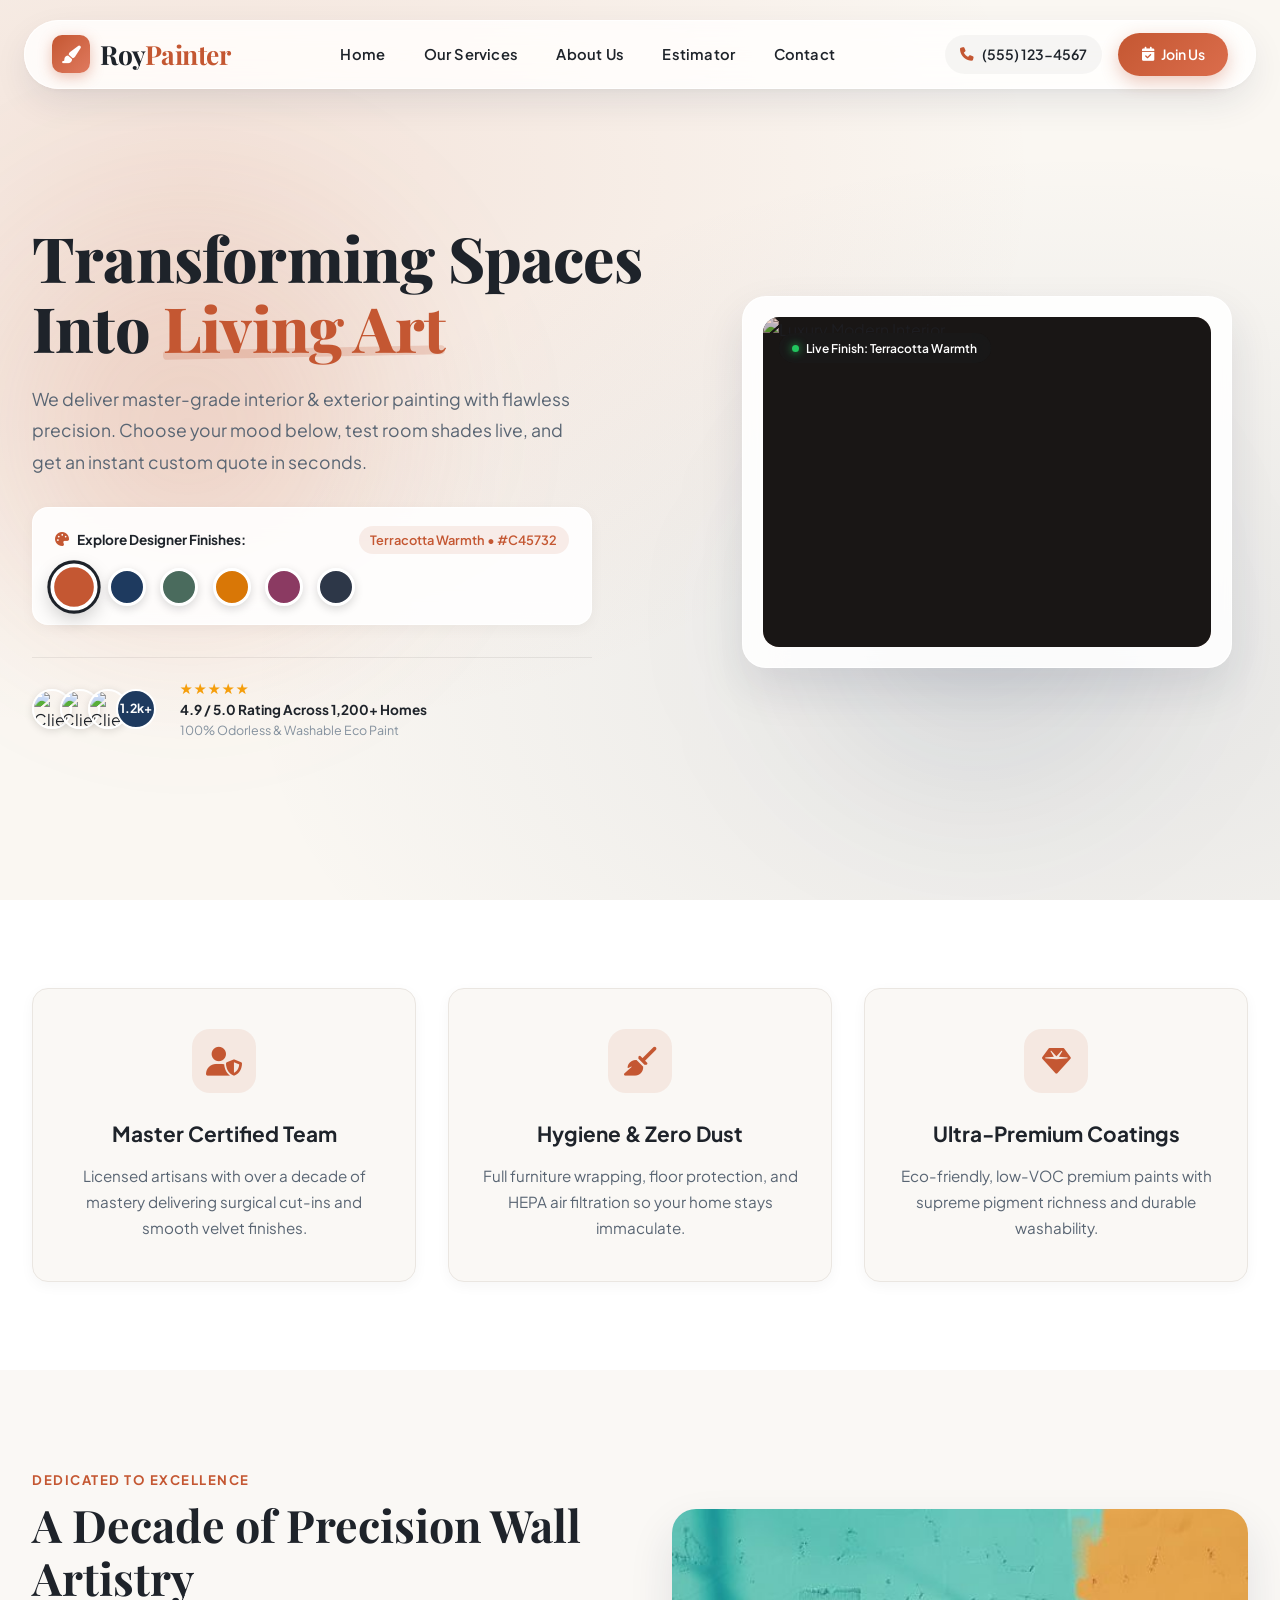
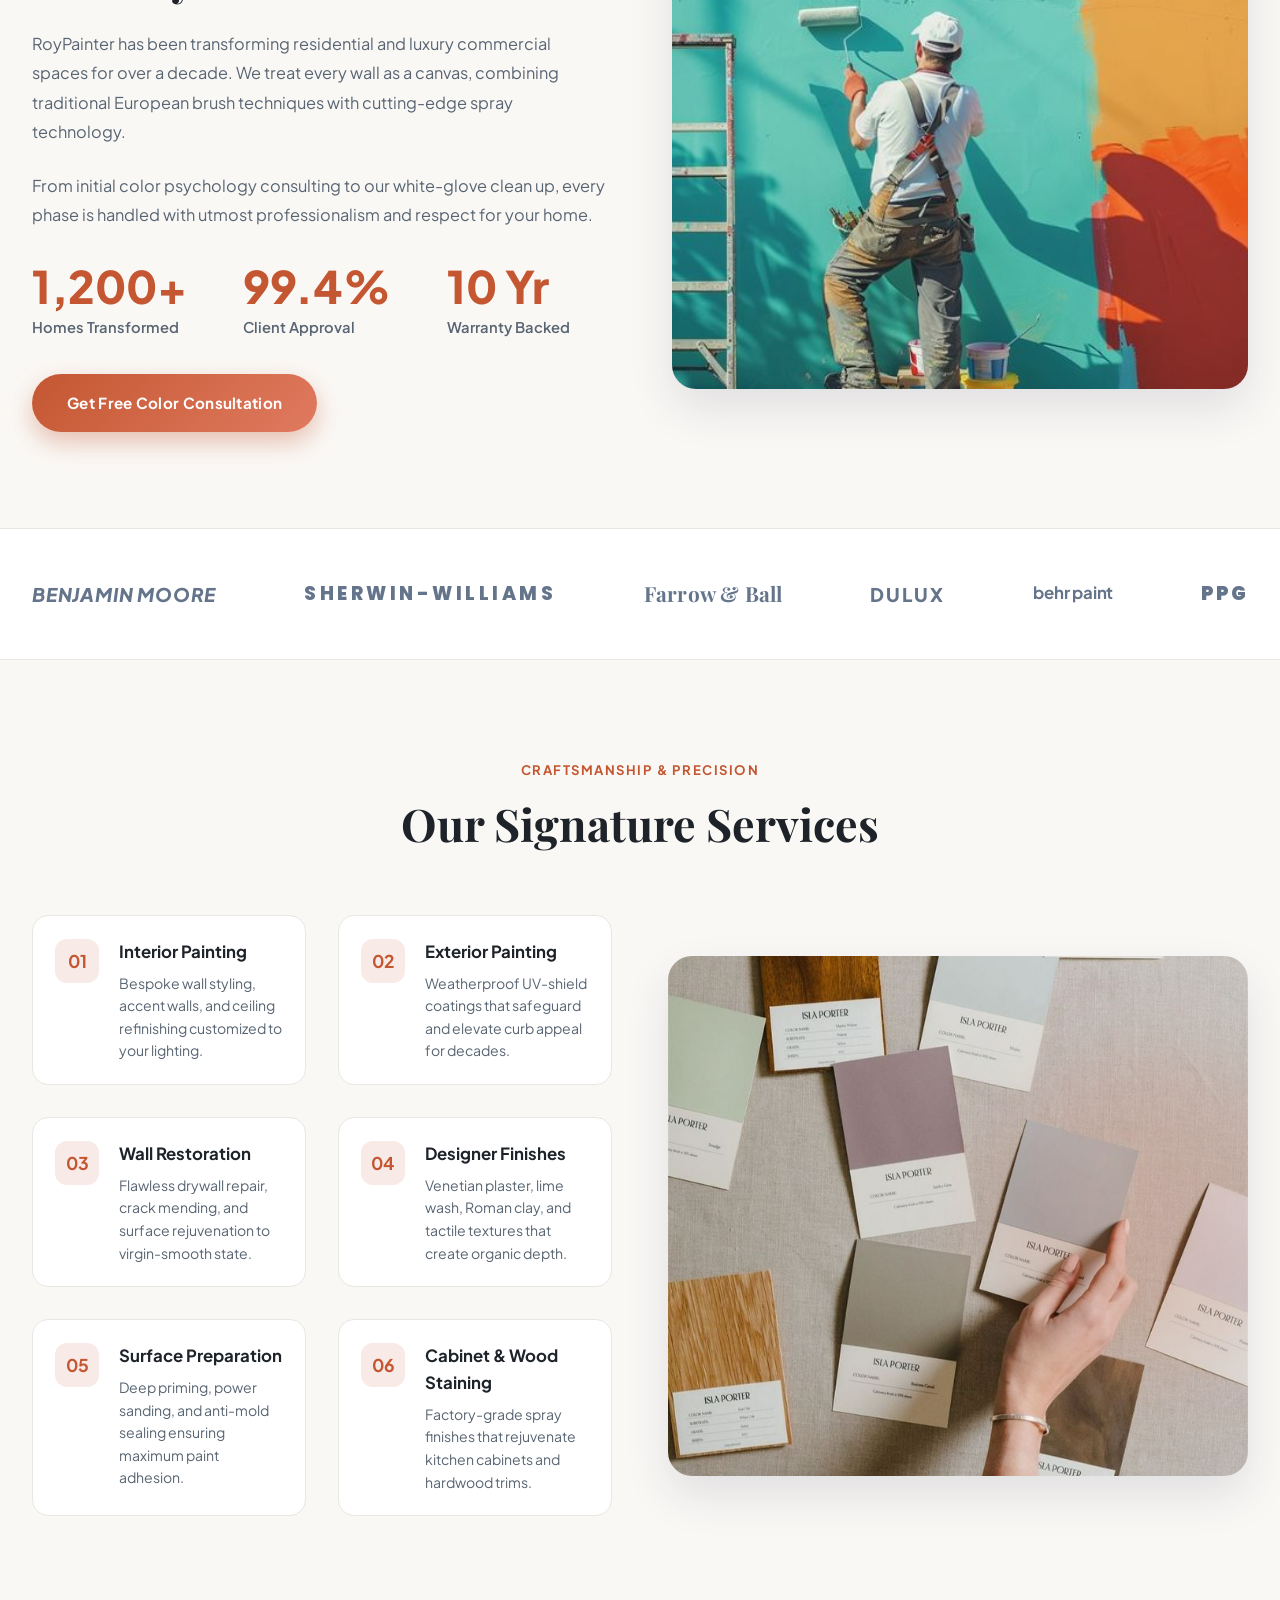
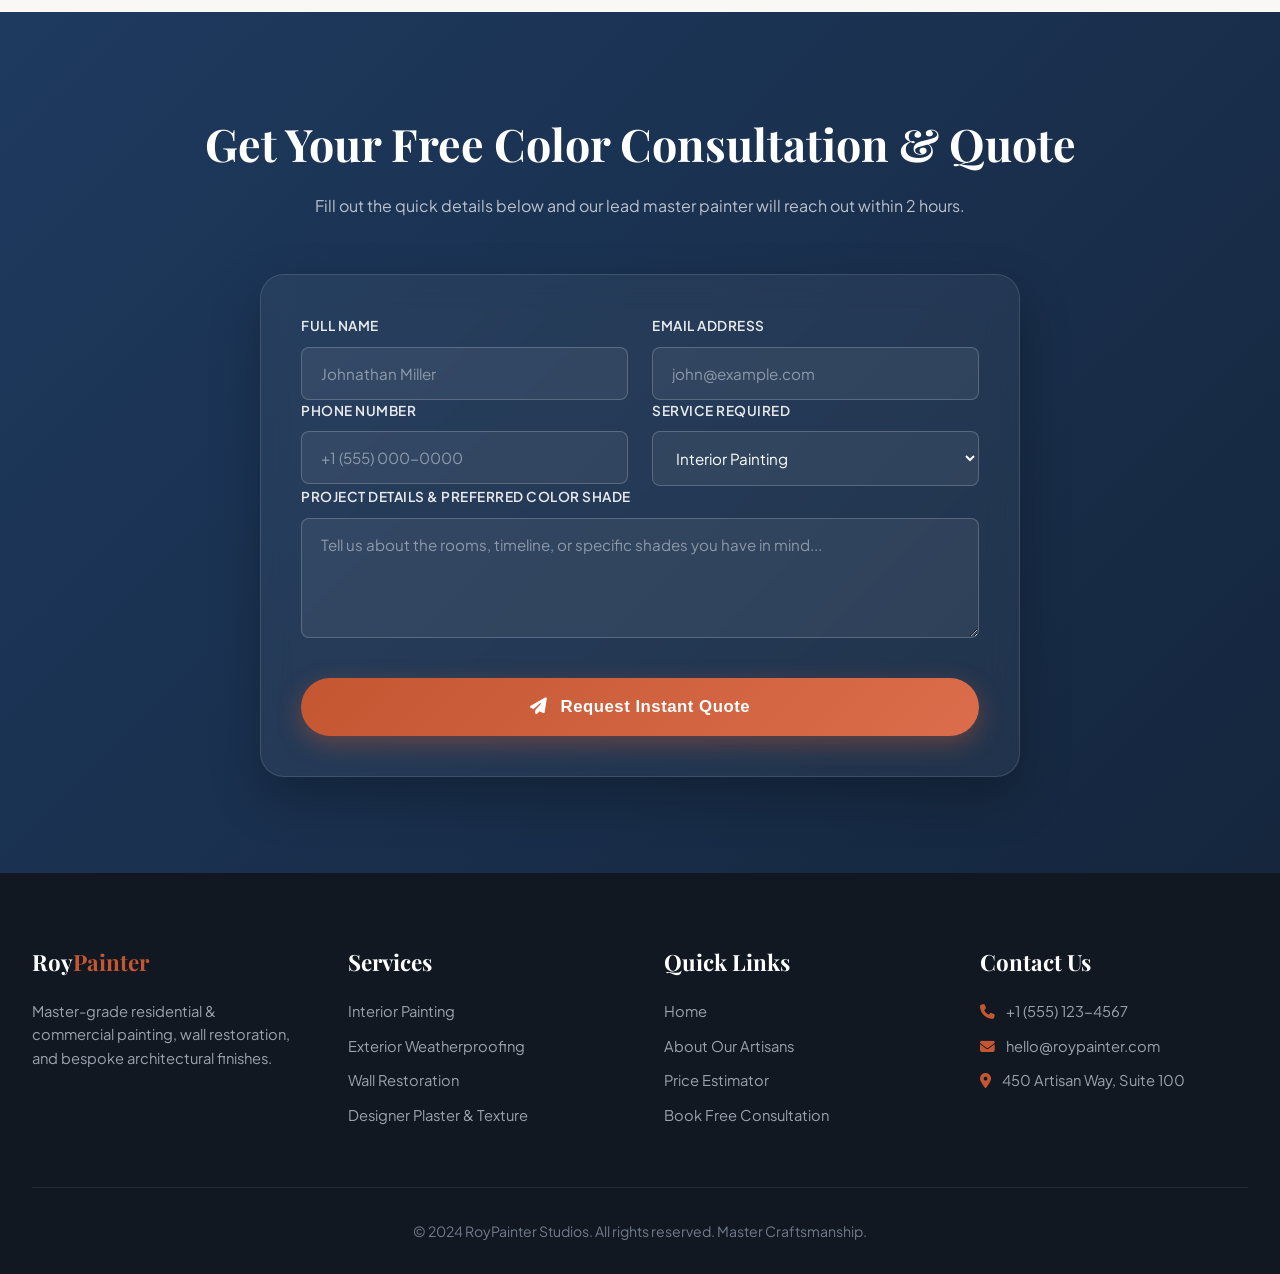
==== commit b279fbd8: "Final Commit" ====
--- a/index.html
+++ b/index.html
@@ -109,14 +109,14 @@
         .logo-icon {
             width: 38px;
             height: 38px;
-            background: linear-gradient(135deg, var(--active-accent), #E07A5F);
+            background: linear-gradient(135deg, var(--primary-red), #E07A5F);
             border-radius: 10px;
             display: flex;
             align-items: center;
             justify-content: center;
             color: var(--white);
             font-size: 1.1rem;
-            box-shadow: 0 4px 14px rgba(var(--active-accent-rgb), 0.35);
+            box-shadow: 0 4px 14px rgba(var(--primary-red-rgb), 0.35);
             transition: var(--transition);
         }
 
@@ -129,8 +129,7 @@
         }
 
         .logo-accent {
-            color: var(--active-accent);
-            transition: color 0.35s ease;
+            color: var(--primary-red);
         }
 
         .nav-links {
@@ -995,6 +994,103 @@
         }
 
         /* =====================================================
+           MINIMAL BRANDS SECTION
+        ===================================================== */
+        .brands-collabs {
+            padding: 3rem 2rem;
+            background: #FFFFFF;
+            border-top: 1px solid var(--light-gray);
+            border-bottom: 1px solid var(--light-gray);
+            position: relative;
+            z-index: 2;
+        }
+
+        .brands-wrapper {
+            max-width: 1320px;
+            margin: 0 auto;
+        }
+
+        .brands-grid {
+            display: flex;
+            align-items: center;
+            justify-content: space-between;
+            gap: 2.5rem;
+            flex-wrap: wrap;
+            width: 100%;
+        }
+
+        .brand-item {
+            color: #64748B;
+            font-size: 1.18rem;
+            transition: all 0.25s ease;
+            user-select: none;
+            cursor: pointer;
+            display: inline-flex;
+            align-items: center;
+            letter-spacing: 0.5px;
+        }
+
+        .brand-item:hover {
+            color: var(--text-dark);
+            transform: scale(1.06);
+        }
+
+        .brand-item.brand-1 {
+            font-family: 'Plus Jakarta Sans', sans-serif;
+            font-weight: 800;
+            font-style: italic;
+            letter-spacing: 0.8px;
+            text-transform: uppercase;
+        }
+
+        .brand-item.brand-2 {
+            font-family: 'Poppins', sans-serif;
+            font-weight: 800;
+            letter-spacing: 3.5px;
+            text-transform: uppercase;
+        }
+
+        .brand-item.brand-3 {
+            font-family: 'Playfair Display', serif;
+            font-weight: 700;
+            font-size: 1.3rem;
+            letter-spacing: 0.2px;
+        }
+
+        .brand-item.brand-4 {
+            font-family: 'Plus Jakarta Sans', sans-serif;
+            font-weight: 800;
+            letter-spacing: 2px;
+            text-transform: uppercase;
+        }
+
+        .brand-item.brand-5 {
+            font-family: 'Plus Jakarta Sans', sans-serif;
+            font-weight: 700;
+            text-transform: lowercase;
+            letter-spacing: -0.2px;
+            font-size: 1.05rem;
+        }
+
+        .brand-item.brand-6 {
+            font-family: 'Poppins', sans-serif;
+            font-weight: 900;
+            letter-spacing: 2px;
+            text-transform: uppercase;
+        }
+
+        @media (max-width: 768px) {
+            .brands-collabs {
+                padding: 2.2rem 1.5rem;
+            }
+
+            .brands-grid {
+                justify-content: center;
+                gap: 2rem;
+            }
+        }
+
+        /* =====================================================
            SERVICES SECTION
         ===================================================== */
         .services {
@@ -1125,7 +1221,7 @@
         ===================================================== */
         .about {
             padding: 6rem 2rem;
-            background: var(--white);
+            background: var(--cream);
         }
 
         .about-wrapper {
@@ -1357,7 +1453,7 @@
         }
 
         .footer-section h3 span {
-            color: var(--active-accent);
+            color: var(--primary-red);
         }
 
         .footer-section p,
@@ -1635,6 +1731,53 @@
                     <h3 class="feature-title">Ultra-Premium Coatings</h3>
                     <p class="feature-text">Eco-friendly, low-VOC premium paints with supreme pigment richness and durable washability.</p>
                 </div>
+            </div>
+        </div>
+    </section>
+
+    
+    <!-- About Section -->
+    <section class="about" id="about">
+        <div class="about-wrapper">
+            <div class="about-container">
+                <div class="about-content">
+                    <span class="section-tag">Dedicated To Excellence</span>
+                    <h2>A Decade of Precision Wall Artistry</h2>
+                    <p>RoyPainter has been transforming residential and luxury commercial spaces for over a decade. We treat every wall as a canvas, combining traditional European brush techniques with cutting-edge spray technology.</p>
+                    <p>From initial color psychology consulting to our white-glove clean up, every phase is handled with utmost professionalism and respect for your home.</p>
+                    <div class="about-stats">
+                        <div class="stat">
+                            <div class="stat-number">1,200+</div>
+                            <div class="stat-label">Homes Transformed</div>
+                        </div>
+                        <div class="stat">
+                            <div class="stat-number">99.4%</div>
+                            <div class="stat-label">Client Approval</div>
+                        </div>
+                        <div class="stat">
+                            <div class="stat-number">10 Yr</div>
+                            <div class="stat-label">Warranty Backed</div>
+                        </div>
+                    </div>
+                    <a href="#contact" class="cta-button">Get Free Color Consultation</a>
+                </div>
+                <div class="about-image">
+                    <img src="./assets/images/home-bg.jpg" alt="Professional Painter at Work">
+                </div>
+            </div>
+        </div>
+    </section>
+
+    <!-- Brands Section -->
+    <section class="brands-collabs">
+        <div class="brands-wrapper">
+            <div class="brands-grid">
+                <span class="brand-item brand-1">BENJAMIN MOORE</span>
+                <span class="brand-item brand-2">SHERWIN-WILLIAMS</span>
+                <span class="brand-item brand-3">Farrow &amp; Ball</span>
+                <span class="brand-item brand-4">DULUX</span>
+                <span class="brand-item brand-5">behr paint</span>
+                <span class="brand-item brand-6">PPG</span>
             </div>
         </div>
     </section>
@@ -1693,39 +1836,7 @@
                 </div>
                 <div class="services-image">
                     <div class="watercolor-accent" id="serviceAccent"></div>
-                    <img src="https://images.unsplash.com/photo-1589939705066-5470dc7b4bbe?w=700&h=600&fit=crop" alt="Paint Color Swatches Palette">
-                </div>
-            </div>
-        </div>
-    </section>
-
-    <!-- About Section -->
-    <section class="about" id="about">
-        <div class="about-wrapper">
-            <div class="about-container">
-                <div class="about-content">
-                    <span class="section-tag">Dedicated To Excellence</span>
-                    <h2>A Decade of Precision Wall Artistry</h2>
-                    <p>RoyPainter has been transforming residential and luxury commercial spaces for over a decade. We treat every wall as a canvas, combining traditional European brush techniques with cutting-edge spray technology.</p>
-                    <p>From initial color psychology consulting to our white-glove clean up, every phase is handled with utmost professionalism and respect for your home.</p>
-                    <div class="about-stats">
-                        <div class="stat">
-                            <div class="stat-number">1,200+</div>
-                            <div class="stat-label">Homes Transformed</div>
-                        </div>
-                        <div class="stat">
-                            <div class="stat-number">99.4%</div>
-                            <div class="stat-label">Client Approval</div>
-                        </div>
-                        <div class="stat">
-                            <div class="stat-number">10 Yr</div>
-                            <div class="stat-label">Warranty Backed</div>
-                        </div>
-                    </div>
-                    <a href="#contact" class="cta-button">Get Free Color Consultation</a>
-                </div>
-                <div class="about-image">
-                    <img src="https://images.unsplash.com/photo-1552882914-99c38abcb0d0?w=700&h=600&fit=crop" alt="Professional Painter at Work">
+                    <img src="./assets/images/palette.jpg" alt="Paint Color Swatches Palette">
                 </div>
             </div>
         </div>
@@ -1784,7 +1895,7 @@
         <div class="footer-wrapper">
             <div class="footer-content">
                 <div class="footer-section">
-                    <h3>Roy<span>Painter</span></h3>
+                    <h3>Roy<span class="logo-accent">Painter</span></h3>
                     <p>Master-grade residential & commercial painting, wall restoration, and bespoke architectural finishes.</p>
                 </div>
                 <div class="footer-section">
@@ -1951,7 +2062,7 @@
             });
         }, { threshold: 0.1 });
 
-        document.querySelectorAll('.feature-card, .service-item, .stat').forEach(el => {
+        document.querySelectorAll('.feature-card, .service-item, .stat, .brand-item').forEach(el => {
             el.style.opacity = '0';
             el.style.transform = 'translateY(22px)';
             el.style.transition = 'opacity 0.6s ease, transform 0.6s ease';
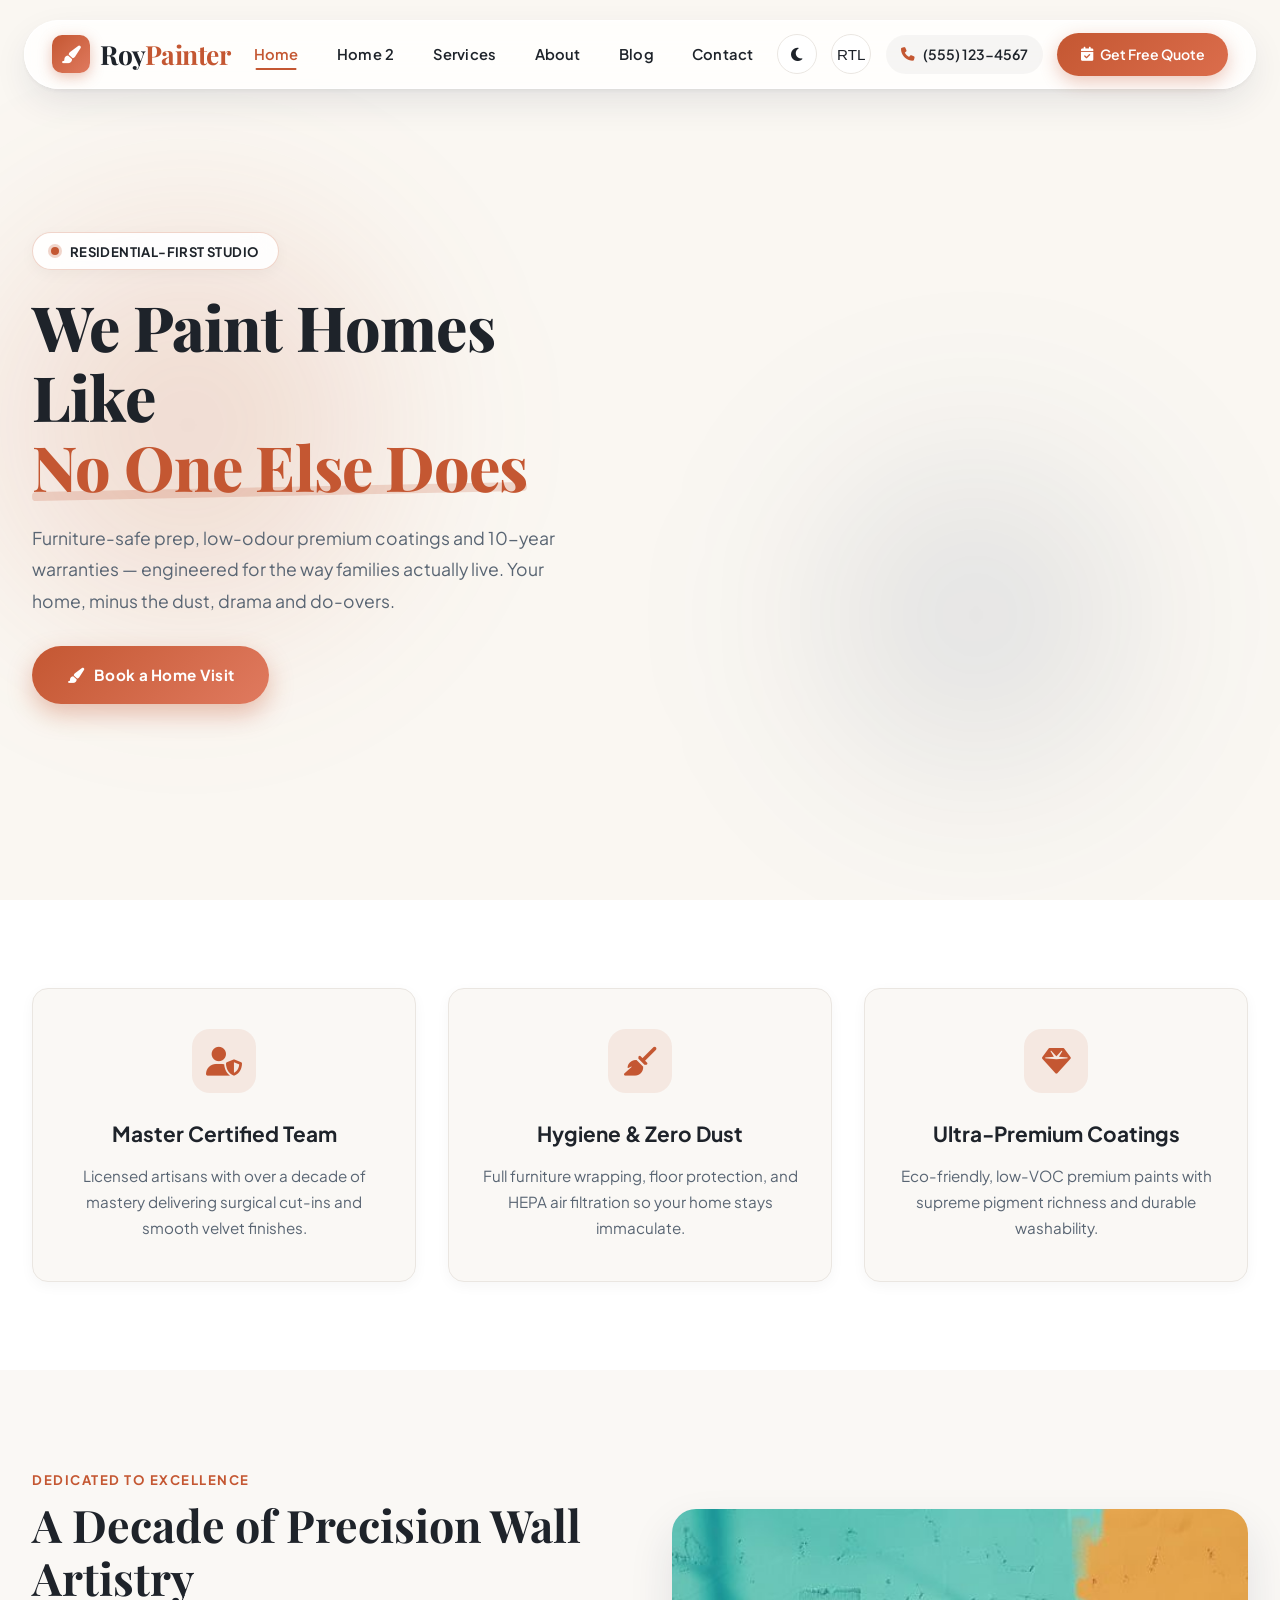
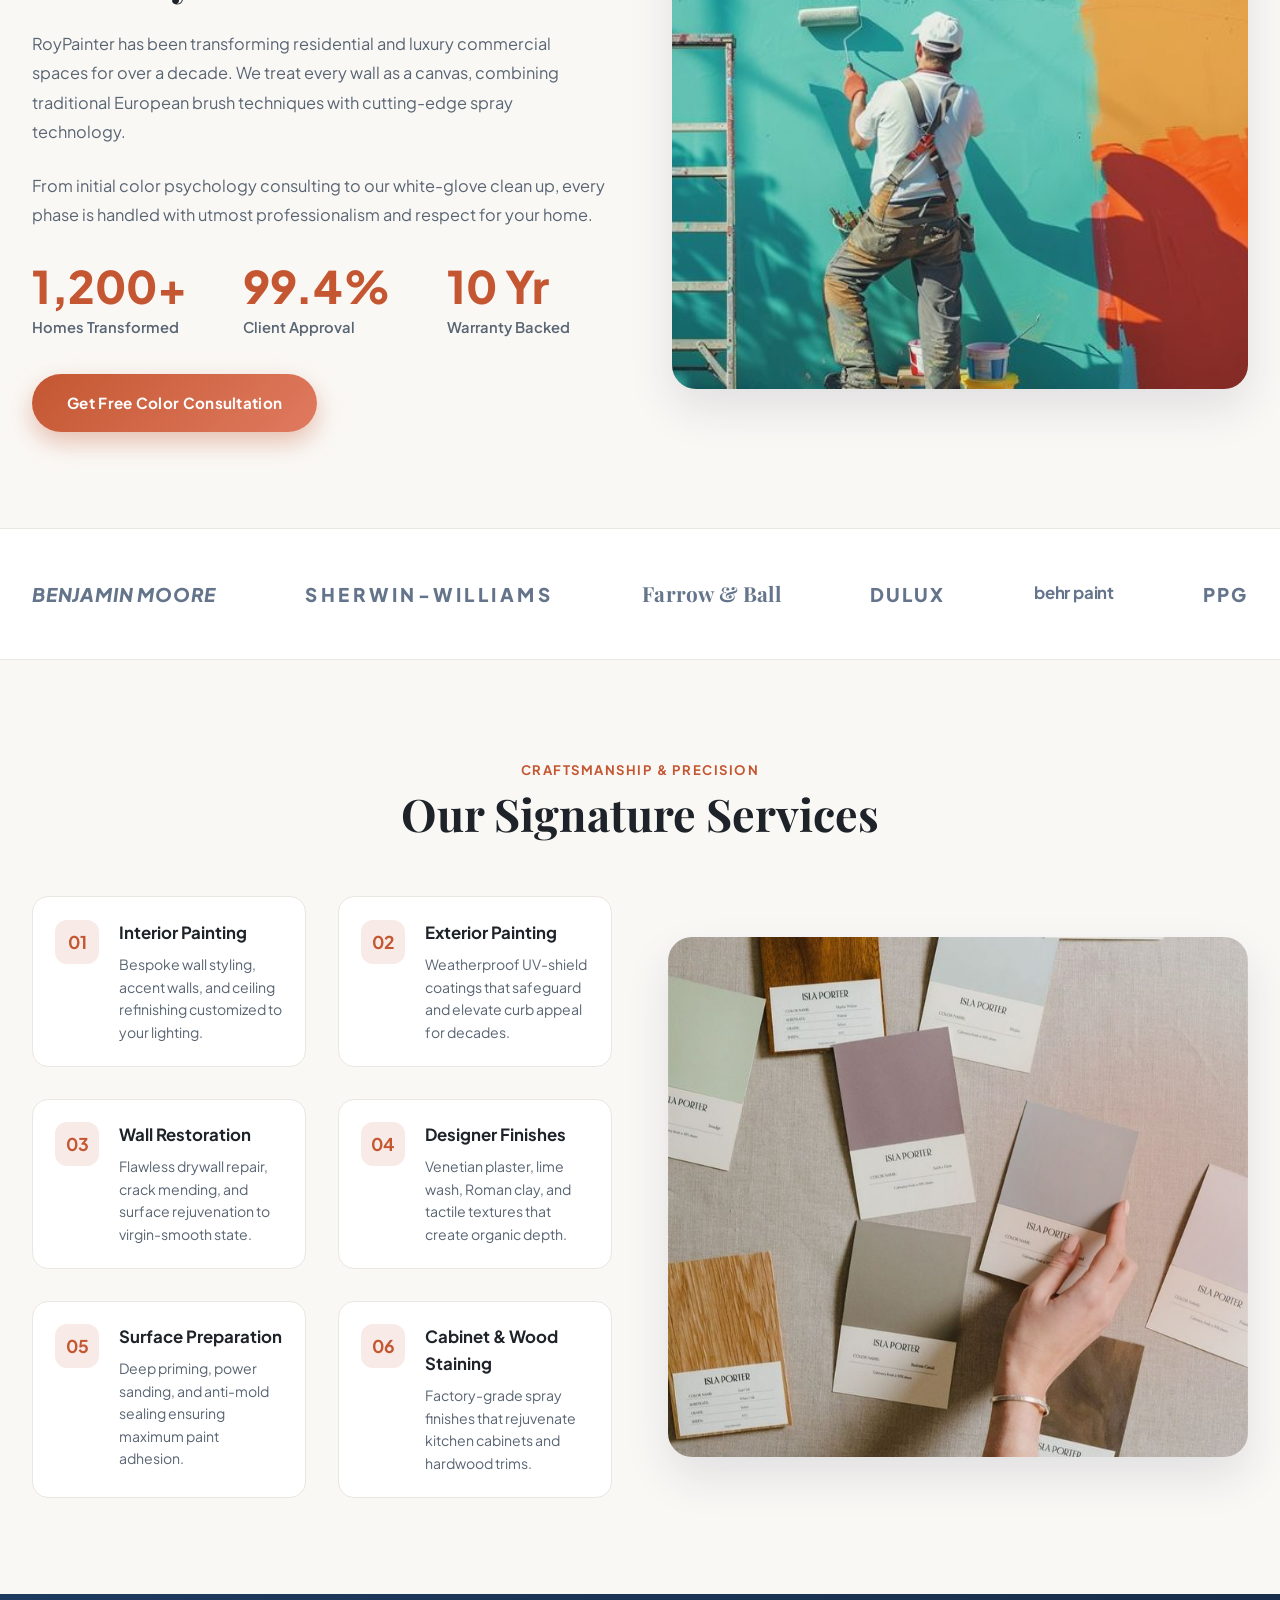
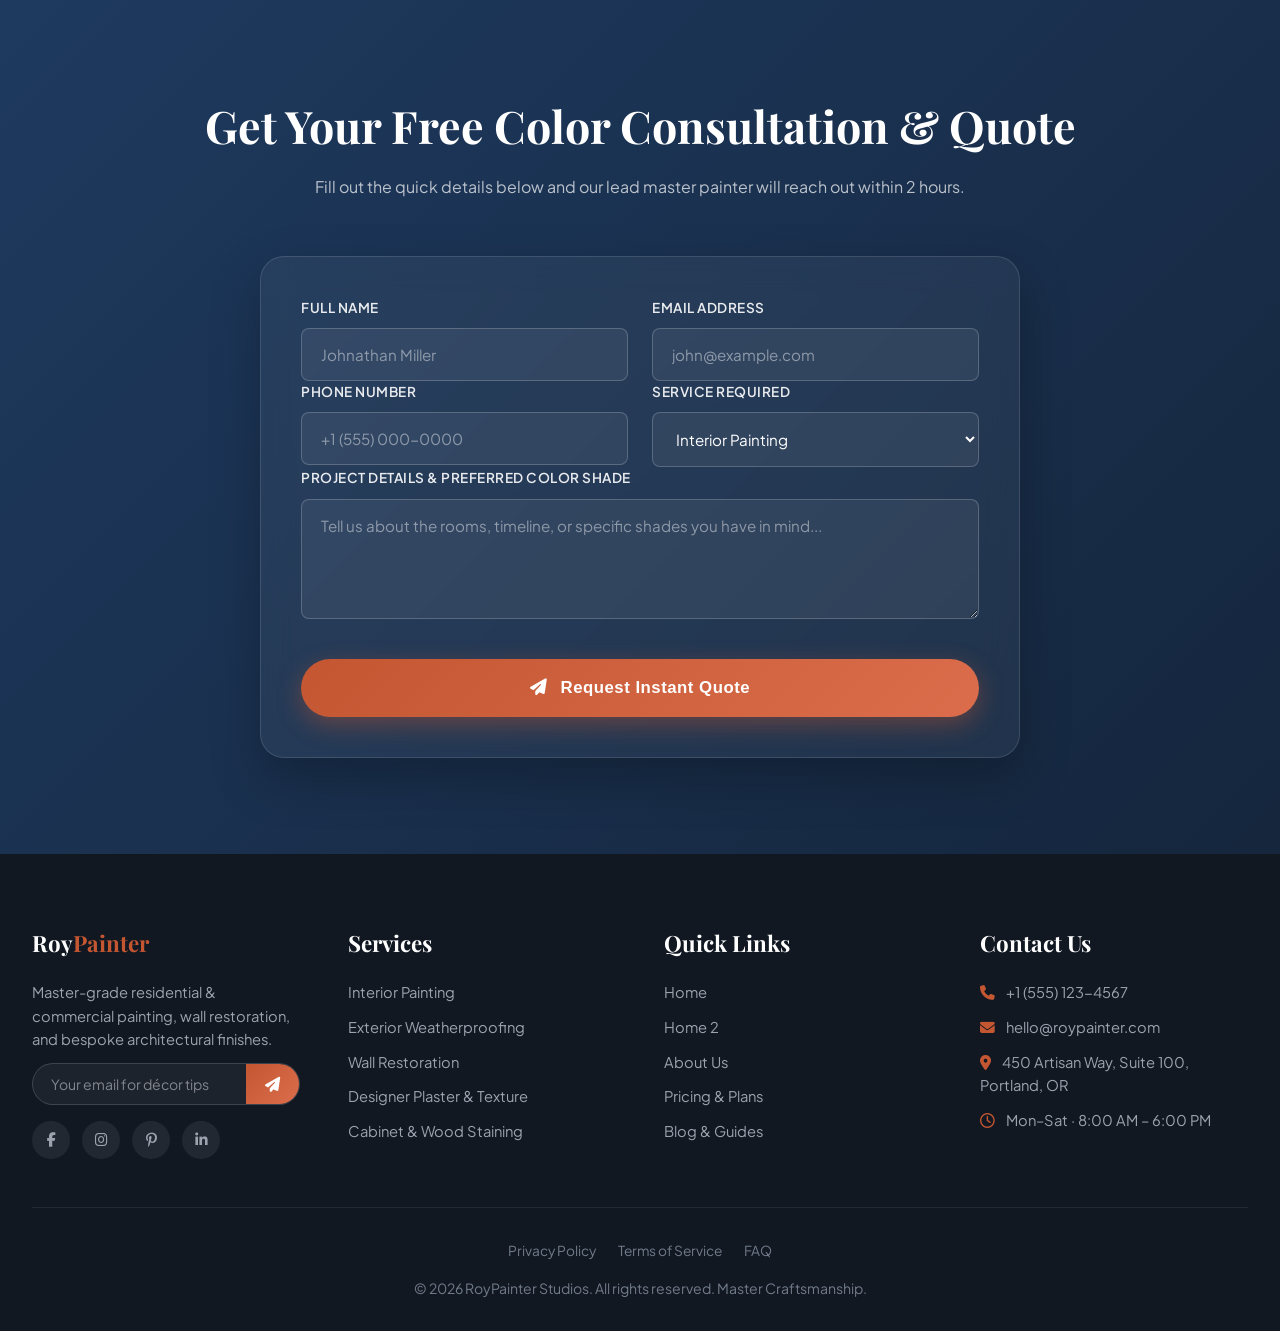
==== commit cf6a75c5: "Final Commit" ====
--- a/index.html
+++ b/index.html
@@ -4,1714 +4,45 @@
     <meta charset="UTF-8">
     <meta name="viewport" content="width=device-width, initial-scale=1.0">
     <title>RoyPainter | Professional Painting & Architectural Finishes</title>
+    <meta name="description" content="Master-grade residential & commercial painting, wall restoration, and bespoke architectural finishes. Try live room shades and get an instant quote.">
     <link rel="preconnect" href="https://fonts.googleapis.com">
     <link rel="preconnect" href="https://fonts.gstatic.com" crossorigin>
     <link href="https://fonts.googleapis.com/css2?family=Playfair+Display:ital,wght@0,600;0,700;0,800;1,600&family=Plus+Jakarta+Sans:wght@300;400;500;600;700;800&family=Poppins:wght@300;400;500;600;700&display=swap" rel="stylesheet">
     <link rel="stylesheet" href="https://cdnjs.cloudflare.com/ajax/libs/font-awesome/6.5.1/css/all.min.css">
-    <style>
-        * {
-            margin: 0;
-            padding: 0;
-            box-sizing: border-box;
-        }
-
-        :root {
-            --primary-red: #C45732;
-            --primary-red-rgb: 196, 87, 50;
-            --primary-hover: #ad4624;
-            --navy-blue: #1E3A5F;
-            --navy-blue-rgb: 30, 58, 95;
-            --cream: #FAF8F5;
-            --cream-card: #FFFFFF;
-            --light-gray: #EAE6E1;
-            --text-dark: #1E232A;
-            --text-muted: #596573;
-            --text-light: #84919E;
-            --white: #FFFFFF;
-            --active-accent: #C45732;
-            --active-accent-rgb: 196, 87, 50;
-            --card-glass: rgba(255, 255, 255, 0.88);
-            --card-glass-border: rgba(255, 255, 255, 0.95);
-            --shadow-sm: 0 4px 14px rgba(0, 0, 0, 0.04);
-            --shadow-md: 0 10px 30px rgba(0, 0, 0, 0.07);
-            --shadow-lg: 0 20px 45px rgba(24, 39, 75, 0.11);
-            --radius-sm: 8px;
-            --radius-md: 16px;
-            --radius-lg: 24px;
-            --radius-full: 9999px;
-            --transition: all 0.35s cubic-bezier(0.16, 1, 0.3, 1);
-        }
-
-        html {
-            scroll-behavior: smooth;
-        }
-
-        body {
-            font-family: 'Plus Jakarta Sans', 'Poppins', sans-serif;
-            color: var(--text-dark);
-            background: var(--cream);
-            line-height: 1.6;
-            overflow-x: hidden;
-            position: relative;
-        }
-
-        /* =====================================================
-           FLOATING GLASS NAVIGATION
-        ===================================================== */
-        .nav-container {
-            position: fixed;
-            top: 1.25rem;
-            left: 0;
-            right: 0;
-            display: flex;
-            justify-content: center;
-            z-index: 1000;
-            padding: 0 1.5rem;
-            pointer-events: none;
-            transition: var(--transition);
-        }
-
-        nav {
-            width: 100%;
-            max-width: 1280px;
-            background: rgba(255, 255, 255, 0.82);
-            backdrop-filter: blur(20px) saturate(180%);
-            -webkit-backdrop-filter: blur(20px) saturate(180%);
-            padding: 0.8rem 1.75rem;
-            border-radius: var(--radius-full);
-            box-shadow: 0 14px 38px -6px rgba(24, 39, 75, 0.12),
-                        0 0 0 1px rgba(255, 255, 255, 0.85) inset,
-                        0 2px 6px rgba(0, 0, 0, 0.03);
-            pointer-events: auto;
-            transition: var(--transition);
-        }
-
-        .nav-container.scrolled nav {
-            background: rgba(255, 255, 255, 0.95);
-            padding: 0.65rem 1.5rem;
-            box-shadow: 0 16px 40px -4px rgba(24, 39, 75, 0.16),
-                        0 0 0 1px rgba(255, 255, 255, 0.95) inset;
-        }
-
-        .nav-wrapper {
-            display: flex;
-            justify-content: space-between;
-            align-items: center;
-        }
-
-        .logo-wrap {
-            display: flex;
-            align-items: center;
-            gap: 0.65rem;
-            text-decoration: none;
-        }
-
-        .logo-icon {
-            width: 38px;
-            height: 38px;
-            background: linear-gradient(135deg, var(--primary-red), #E07A5F);
-            border-radius: 10px;
-            display: flex;
-            align-items: center;
-            justify-content: center;
-            color: var(--white);
-            font-size: 1.1rem;
-            box-shadow: 0 4px 14px rgba(var(--primary-red-rgb), 0.35);
-            transition: var(--transition);
-        }
-
-        .logo {
-            font-family: 'Playfair Display', serif;
-            font-size: 1.65rem;
-            font-weight: 700;
-            color: var(--text-dark);
-            letter-spacing: -0.5px;
-        }
-
-        .logo-accent {
-            color: var(--primary-red);
-        }
-
-        .nav-links {
-            display: flex;
-            list-style: none;
-            gap: 2rem;
-            align-items: center;
-        }
-
-        .nav-links a {
-            text-decoration: none;
-            color: var(--text-dark);
-            font-size: 0.92rem;
-            font-weight: 600;
-            letter-spacing: 0.2px;
-            transition: var(--transition);
-            position: relative;
-            padding: 0.4rem 0.2rem;
-        }
-
-        .nav-links a:hover {
-            color: var(--active-accent);
-        }
-
-        .nav-links a::after {
-            content: '';
-            position: absolute;
-            bottom: 0;
-            left: 50%;
-            width: 0;
-            height: 2.5px;
-            background: var(--active-accent);
-            border-radius: 2px;
-            transform: translateX(-50%);
-            transition: width 0.3s cubic-bezier(0.16, 1, 0.3, 1);
-        }
-
-        .nav-links a:hover::after {
-            width: 80%;
-        }
-
-        .nav-actions {
-            display: flex;
-            align-items: center;
-            gap: 1rem;
-        }
-
-        .nav-phone {
-            display: flex;
-            align-items: center;
-            gap: 0.5rem;
-            text-decoration: none;
-            color: var(--text-dark);
-            font-weight: 600;
-            font-size: 0.88rem;
-            padding: 0.5rem 0.95rem;
-            border-radius: var(--radius-full);
-            background: rgba(0, 0, 0, 0.035);
-            transition: var(--transition);
-        }
-
-        .nav-phone i {
-            color: var(--active-accent);
-            font-size: 0.85rem;
-        }
-
-        .nav-phone:hover {
-            background: rgba(var(--active-accent-rgb), 0.1);
-            color: var(--active-accent);
-        }
-
-        .cta-nav {
-            background: linear-gradient(135deg, var(--active-accent), #db6d4c);
-            color: var(--white) !important;
-            padding: 0.65rem 1.45rem;
-            border-radius: var(--radius-full);
-            font-weight: 600;
-            font-size: 0.88rem;
-            box-shadow: 0 6px 18px rgba(var(--active-accent-rgb), 0.32);
-            transition: var(--transition);
-            display: inline-flex;
-            align-items: center;
-            gap: 0.45rem;
-            text-decoration: none;
-            border: none;
-        }
-
-        .cta-nav:hover {
-            transform: translateY(-2px);
-            box-shadow: 0 8px 24px rgba(var(--active-accent-rgb), 0.45);
-            background: linear-gradient(135deg, var(--primary-hover), var(--active-accent));
-        }
-
-        .cta-nav::after {
-            display: none !important;
-        }
-
-        .mobile-toggle {
-            display: none;
-            background: transparent;
-            border: none;
-            cursor: pointer;
-            padding: 0.4rem;
-            color: var(--text-dark);
-            font-size: 1.35rem;
-        }
-
-        /* Mobile Dropdown */
-        .mobile-menu {
-            display: none;
-            position: fixed;
-            top: 5.5rem;
-            left: 1.5rem;
-            right: 1.5rem;
-            background: rgba(255, 255, 255, 0.96);
-            backdrop-filter: blur(20px);
-            padding: 1.5rem;
-            border-radius: var(--radius-lg);
-            box-shadow: 0 20px 45px rgba(0, 0, 0, 0.15);
-            border: 1px solid rgba(255, 255, 255, 0.8);
-            z-index: 999;
-            flex-direction: column;
-            gap: 1rem;
-        }
-
-        .mobile-menu.open {
-            display: flex;
-        }
-
-        .mobile-menu a {
-            text-decoration: none;
-            color: var(--text-dark);
-            font-weight: 600;
-            font-size: 1.05rem;
-            padding: 0.5rem 0;
-            border-bottom: 1px solid rgba(0, 0, 0, 0.05);
-        }
-
-        /* =====================================================
-           REDESIGNED INTERACTIVE HERO SECTION
-        ===================================================== */
-        .hero {
-            position: relative;
-            min-height: 100vh;
-            display: flex;
-            align-items: center;
-            padding: 9rem 2rem 5rem;
-            background-color: #FAF7F2;
-            background-image: 
-                radial-gradient(at 15% 20%, rgba(var(--active-accent-rgb), 0.13) 0px, transparent 55%),
-                radial-gradient(at 85% 75%, rgba(30, 58, 95, 0.09) 0px, transparent 55%),
-                linear-gradient(180deg, rgba(250, 247, 242, 0.82) 0%, rgba(250, 247, 242, 0.97) 100%);
-            background-size: cover;
-            background-position: center;
-            background-repeat: no-repeat;
-            overflow: hidden;
-        }
-
-        /* Dynamic Ambient Glow */
-        .hero-glow {
-            position: absolute;
-            width: 580px;
-            height: 580px;
-            background: radial-gradient(circle, rgba(var(--active-accent-rgb), 0.22) 0%, rgba(var(--active-accent-rgb), 0) 70%);
-            top: 15%;
-            left: -8%;
-            filter: blur(70px);
-            pointer-events: none;
-            z-index: 1;
-            transition: all 0.6s ease;
-            animation: pulseGlow 9s ease-in-out infinite alternate;
-        }
-
-        .hero-glow-2 {
-            position: absolute;
-            width: 480px;
-            height: 480px;
-            background: radial-gradient(circle, rgba(30, 58, 95, 0.14) 0%, rgba(30, 58, 95, 0) 70%);
-            bottom: 5%;
-            right: 5%;
-            filter: blur(80px);
-            pointer-events: none;
-            z-index: 1;
-        }
-
-        @keyframes pulseGlow {
-            0% { transform: scale(1) translate(0, 0); opacity: 0.7; }
-            100% { transform: scale(1.15) translate(40px, 30px); opacity: 1; }
-        }
-
-        .hero-wrapper {
-            max-width: 1320px;
-            margin: 0 auto;
-            display: grid;
-            grid-template-columns: 1.15fr 0.95fr;
-            gap: 3.8rem;
-            align-items: center;
-            position: relative;
-            z-index: 2;
-            width: 100%;
-        }
-
-        /* Hero Content Styling */
-        .hero-content {
-            display: flex;
-            flex-direction: column;
-            align-items: flex-start;
-        }
-
-        .hero-badge {
-            display: inline-flex;
-            align-items: center;
-            gap: 0.65rem;
-            background: rgba(255, 255, 255, 0.9);
-            backdrop-filter: blur(12px);
-            padding: 0.45rem 1.15rem;
-            border-radius: var(--radius-full);
-            border: 1px solid rgba(var(--active-accent-rgb), 0.25);
-            box-shadow: 0 4px 15px rgba(0, 0, 0, 0.04);
-            margin-bottom: 1.4rem;
-            transform: translateY(0);
-            transition: var(--transition);
-        }
-
-        .hero-badge:hover {
-            transform: translateY(-2px);
-            box-shadow: 0 6px 20px rgba(var(--active-accent-rgb), 0.18);
-        }
-
-        .badge-dot {
-            width: 8px;
-            height: 8px;
-            background: var(--active-accent);
-            border-radius: 50%;
-            box-shadow: 0 0 0 3px rgba(var(--active-accent-rgb), 0.25);
-            animation: pulseDot 2s infinite;
-        }
-
-        @keyframes pulseDot {
-            0% { transform: scale(0.95); box-shadow: 0 0 0 0 rgba(var(--active-accent-rgb), 0.5); }
-            70% { transform: scale(1); box-shadow: 0 0 0 6px rgba(var(--active-accent-rgb), 0); }
-            100% { transform: scale(0.95); box-shadow: 0 0 0 0 rgba(var(--active-accent-rgb), 0); }
-        }
-
-        .badge-text {
-            font-size: 0.82rem;
-            font-weight: 700;
-            color: var(--text-dark);
-            letter-spacing: 0.4px;
-            text-transform: uppercase;
-        }
-
-        .hero-title {
-            font-family: 'Playfair Display', serif;
-            font-size: 3.9rem;
-            font-weight: 800;
-            line-height: 1.12;
-            color: var(--text-dark);
-            margin-bottom: 1.3rem;
-            letter-spacing: -0.8px;
-        }
-
-        .hero-title .highlight {
-            color: var(--active-accent);
-            position: relative;
-            display: inline-block;
-            transition: color 0.4s ease;
-        }
-
-        .hero-title .highlight::after {
-            content: '';
-            position: absolute;
-            bottom: 6px;
-            left: 0;
-            width: 100%;
-            height: 9px;
-            background: rgba(var(--active-accent-rgb), 0.2);
-            border-radius: 4px;
-            z-index: -1;
-            transform: rotate(-1.2deg);
-            transition: background 0.4s ease;
-        }
-
-        .hero-description {
-            font-size: 1.1rem;
-            color: var(--text-muted);
-            line-height: 1.8;
-            margin-bottom: 1.8rem;
-            max-width: 560px;
-        }
-
-        /* Interactive Color Palette Selector */
-        .color-palette-bar {
-            background: rgba(255, 255, 255, 0.88);
-            backdrop-filter: blur(14px);
-            border: 1px solid rgba(255, 255, 255, 0.95);
-            padding: 1.1rem 1.4rem;
-            border-radius: var(--radius-md);
-            box-shadow: var(--shadow-sm);
-            margin-bottom: 2rem;
-            width: 100%;
-            max-width: 560px;
-            transition: var(--transition);
-        }
-
-        .color-palette-bar:hover {
-            box-shadow: var(--shadow-md);
-            border-color: rgba(var(--active-accent-rgb), 0.3);
-        }
-
-        .palette-header {
-            display: flex;
-            justify-content: space-between;
-            align-items: center;
-            margin-bottom: 0.85rem;
-        }
-
-        .palette-title {
-            font-size: 0.85rem;
-            font-weight: 700;
-            color: var(--text-dark);
-            display: flex;
-            align-items: center;
-            gap: 0.45rem;
-        }
-
-        .palette-title i {
-            color: var(--active-accent);
-        }
-
-        .active-swatch-info {
-            font-size: 0.8rem;
-            font-weight: 600;
-            color: var(--active-accent);
-            background: rgba(var(--active-accent-rgb), 0.1);
-            padding: 0.25rem 0.7rem;
-            border-radius: var(--radius-full);
-            transition: var(--transition);
-        }
-
-        .swatches-list {
-            display: flex;
-            gap: 0.9rem;
-            align-items: center;
-            flex-wrap: wrap;
-        }
-
-        .color-swatch-btn {
-            width: 38px;
-            height: 38px;
-            border-radius: 50%;
-            border: 3px solid #FFFFFF;
-            cursor: pointer;
-            box-shadow: 0 3px 10px rgba(0, 0, 0, 0.15);
-            transition: all 0.3s cubic-bezier(0.34, 1.56, 0.64, 1);
-            position: relative;
-            outline: none;
-        }
-
-        .color-swatch-btn:hover {
-            transform: scale(1.2);
-        }
-
-        .color-swatch-btn.active {
-            transform: scale(1.24);
-            box-shadow: 0 0 0 2.5px var(--text-dark), 0 6px 16px rgba(0,0,0,0.22);
-        }
-
-        .color-swatch-btn::after {
-            content: attr(data-shade);
-            position: absolute;
-            bottom: -28px;
-            left: 50%;
-            transform: translateX(-50%) scale(0.8);
-            opacity: 0;
-            background: var(--text-dark);
-            color: var(--white);
-            font-size: 0.7rem;
-            font-weight: 500;
-            padding: 0.2rem 0.5rem;
-            border-radius: 4px;
-            white-space: nowrap;
-            pointer-events: none;
-            transition: var(--transition);
-            z-index: 10;
-        }
-
-        .color-swatch-btn:hover::after {
-            opacity: 1;
-            transform: translateX(-50%) scale(1);
-        }
-
-        /* Hero Action Buttons */
-        .hero-actions {
-            display: flex;
-            align-items: center;
-            gap: 1.2rem;
-            flex-wrap: wrap;
-            margin-bottom: 2.2rem;
-        }
-
-        .cta-button {
-            display: inline-flex;
-            align-items: center;
-            justify-content: center;
-            gap: 0.6rem;
-            background: linear-gradient(135deg, var(--active-accent), #E07A5F);
-            color: var(--white);
-            padding: 1.05rem 2.2rem;
-            border-radius: var(--radius-full);
-            text-decoration: none;
-            font-weight: 700;
-            font-size: 0.95rem;
-            letter-spacing: 0.3px;
-            transition: var(--transition);
-            border: none;
-            cursor: pointer;
-            box-shadow: 0 10px 25px rgba(var(--active-accent-rgb), 0.35);
-        }
-
-        .cta-button:hover {
-            background: linear-gradient(135deg, var(--primary-hover), var(--active-accent));
-            transform: translateY(-3px);
-            box-shadow: 0 14px 30px rgba(var(--active-accent-rgb), 0.45);
-            color: var(--white);
-        }
-
-        .cta-button-secondary {
-            display: inline-flex;
-            align-items: center;
-            justify-content: center;
-            gap: 0.55rem;
-            background: rgba(255, 255, 255, 0.9);
-            backdrop-filter: blur(10px);
-            color: var(--text-dark);
-            padding: 1.05rem 1.9rem;
-            border-radius: var(--radius-full);
-            text-decoration: none;
-            font-weight: 600;
-            font-size: 0.95rem;
-            border: 1px solid rgba(0, 0, 0, 0.08);
-            box-shadow: var(--shadow-sm);
-            transition: var(--transition);
-            cursor: pointer;
-        }
-
-        .cta-button-secondary:hover {
-            background: var(--white);
-            color: var(--active-accent);
-            border-color: rgba(var(--active-accent-rgb), 0.3);
-            transform: translateY(-3px);
-            box-shadow: var(--shadow-md);
-        }
-
-        /* Hero Social Proof */
-        .hero-proof {
-            display: flex;
-            align-items: center;
-            gap: 1.5rem;
-            padding-top: 1.2rem;
-            border-top: 1px solid rgba(0, 0, 0, 0.07);
-            width: 100%;
-            max-width: 560px;
-        }
-
-        .avatars-group {
-            display: flex;
-            align-items: center;
-        }
-
-        .avatar-img {
-            width: 40px;
-            height: 40px;
-            border-radius: 50%;
-            border: 2.5px solid #FFFFFF;
-            object-fit: cover;
-            margin-left: -12px;
-            box-shadow: 0 2px 8px rgba(0, 0, 0, 0.12);
-        }
-
-        .avatar-img:first-child {
-            margin-left: 0;
-        }
-
-        .avatar-badge {
-            width: 40px;
-            height: 40px;
-            border-radius: 50%;
-            background: var(--navy-blue);
-            color: var(--white);
-            display: flex;
-            align-items: center;
-            justify-content: center;
-            font-size: 0.78rem;
-            font-weight: 700;
-            border: 2.5px solid #FFFFFF;
-            margin-left: -12px;
-        }
-
-        .proof-details {
-            display: flex;
-            flex-direction: column;
-        }
-
-        .proof-stars {
-            color: #F59E0B;
-            font-size: 0.88rem;
-            letter-spacing: 2px;
-        }
-
-        .proof-text {
-            font-size: 0.85rem;
-            font-weight: 700;
-            color: var(--text-dark);
-        }
-
-        .proof-sub {
-            font-size: 0.78rem;
-            color: var(--text-light);
-        }
-
-        /* =====================================================
-           HERO VISUAL & INTERACTIVE ROOM COLOR PREVIEW
-        ===================================================== */
-        .hero-visual-wrapper {
-            position: relative;
-            display: flex;
-            justify-content: center;
-            align-items: center;
-            perspective: 1000px;
-        }
-
-        .hero-main-card {
-            position: relative;
-            width: 100%;
-            max-width: 490px;
-            background: var(--card-glass);
-            border-radius: var(--radius-lg);
-            padding: 1.25rem;
-            box-shadow: var(--shadow-lg);
-            border: 1px solid var(--card-glass-border);
-            backdrop-filter: blur(20px);
-            transition: transform 0.2s ease-out;
-            transform-style: preserve-3d;
-        }
-
-        .room-preview-box {
-            position: relative;
-            height: 330px;
-            border-radius: var(--radius-md);
-            overflow: hidden;
-            background: #1A1A1A;
-        }
-
-        .room-bg-image {
-            width: 100%;
-            height: 100%;
-            object-fit: cover;
-            transition: transform 0.6s ease;
-        }
-
-        .room-preview-box:hover .room-bg-image {
-            transform: scale(1.05);
-        }
-
-        /* Color Overlay for Swatches */
-        .room-color-tint {
-            position: absolute;
-            inset: 0;
-            background: var(--active-accent);
-            opacity: 0.28;
-            mix-blend-mode: multiply;
-            pointer-events: none;
-            transition: background 0.5s ease, opacity 0.5s ease;
-        }
-
-        .room-preview-badge {
-            position: absolute;
-            top: 1rem;
-            left: 1rem;
-            background: rgba(26, 26, 26, 0.8);
-            backdrop-filter: blur(10px);
-            color: var(--white);
-            padding: 0.35rem 0.85rem;
-            border-radius: var(--radius-full);
-            font-size: 0.75rem;
-            font-weight: 600;
-            display: flex;
-            align-items: center;
-            gap: 0.45rem;
-        }
-
-        .room-preview-badge .live-dot {
-            width: 7px;
-            height: 7px;
-            background: #22C55E;
-            border-radius: 50%;
-            box-shadow: 0 0 8px #22C55E;
-        }
-
-        /* Mini Interactive Cost Estimator inside Hero Visual */
-        .hero-estimator-card {
-            margin-top: 1rem;
-            background: #FFFFFF;
-            border-radius: var(--radius-md);
-            padding: 1rem 1.25rem;
-            border: 1px solid var(--light-gray);
-            box-shadow: var(--shadow-sm);
-        }
-
-        .estimator-header {
-            display: flex;
-            justify-content: space-between;
-            align-items: center;
-            margin-bottom: 0.65rem;
-        }
-
-        .estimator-title {
-            font-size: 0.88rem;
-            font-weight: 700;
-            color: var(--text-dark);
-            display: flex;
-            align-items: center;
-            gap: 0.45rem;
-        }
-
-        .estimator-title i {
-            color: var(--active-accent);
-        }
-
-        .estimator-badge {
-            font-size: 0.72rem;
-            font-weight: 700;
-            background: rgba(var(--active-accent-rgb), 0.1);
-            color: var(--active-accent);
-            padding: 0.2rem 0.6rem;
-            border-radius: var(--radius-full);
-        }
-
-        .estimator-controls {
-            display: flex;
-            align-items: center;
-            gap: 1rem;
-            margin-bottom: 0.85rem;
-        }
-
-        .estimator-slider-wrap {
-            flex: 1;
-        }
-
-        .estimator-slider-label {
-            display: flex;
-            justify-content: space-between;
-            font-size: 0.78rem;
-            color: var(--text-muted);
-            margin-bottom: 0.35rem;
-            font-weight: 600;
-        }
-
-        .room-slider {
-            width: 100%;
-            accent-color: var(--active-accent);
-            cursor: pointer;
-            height: 6px;
-        }
-
-        .estimator-result {
-            display: flex;
-            align-items: center;
-            justify-content: space-between;
-            padding-top: 0.7rem;
-            border-top: 1px dashed var(--light-gray);
-        }
-
-        .price-display {
-            display: flex;
-            flex-direction: column;
-        }
-
-        .price-label {
-            font-size: 0.7rem;
-            color: var(--text-light);
-            text-transform: uppercase;
-            font-weight: 600;
-        }
-
-        .price-value {
-            font-size: 1.35rem;
-            font-weight: 800;
-            color: var(--navy-blue);
-            line-height: 1.1;
-        }
-
-        .price-value span {
-            color: var(--active-accent);
-        }
-
-        .calc-action-btn {
-            background: var(--navy-blue);
-            color: var(--white);
-            border: none;
-            padding: 0.5rem 1rem;
-            border-radius: var(--radius-full);
-            font-size: 0.8rem;
-            font-weight: 700;
-            cursor: pointer;
-            text-decoration: none;
-            transition: var(--transition);
-            display: inline-flex;
-            align-items: center;
-            gap: 0.4rem;
-        }
-
-        .calc-action-btn:hover {
-            background: var(--active-accent);
-            transform: translateY(-2px);
-            box-shadow: 0 4px 12px rgba(var(--active-accent-rgb), 0.3);
-        }
-
-        /* Floating Micro-Cards */
-        .float-card {
-            position: absolute;
-            background: rgba(255, 255, 255, 0.94);
-            backdrop-filter: blur(16px);
-            padding: 0.85rem 1.2rem;
-            border-radius: var(--radius-md);
-            box-shadow: 0 14px 32px rgba(0, 0, 0, 0.12);
-            border: 1px solid rgba(255, 255, 255, 0.95);
-            display: flex;
-            align-items: center;
-            gap: 0.8rem;
-            z-index: 3;
-            animation: floatSlow 5s ease-in-out infinite;
-            cursor: pointer;
-            transition: var(--transition);
-        }
-
-        .float-card:hover {
-            transform: translateY(-6px) scale(1.04) !important;
-            box-shadow: 0 18px 40px rgba(0, 0, 0, 0.18);
-        }
-
-        .float-card-1 {
-            top: -1.2rem;
-            right: -1.2rem;
-            animation-delay: 0s;
-        }
-
-        .float-card-2 {
-            bottom: 6.8rem;
-            left: -2.2rem;
-            animation-delay: 2.5s;
-        }
-
-        @keyframes floatSlow {
-            0% { transform: translateY(0); }
-            50% { transform: translateY(-10px); }
-            100% { transform: translateY(0); }
-        }
-
-        .float-icon-box {
-            width: 42px;
-            height: 42px;
-            border-radius: 12px;
-            display: flex;
-            align-items: center;
-            justify-content: center;
-            font-size: 1.2rem;
-        }
-
-        .float-icon-1 {
-            background: #FEF3C7;
-            color: #D97706;
-        }
-
-        .float-icon-2 {
-            background: #DCFCE7;
-            color: #16A34A;
-        }
-
-        .float-card-title {
-            font-size: 0.88rem;
-            font-weight: 700;
-            color: var(--text-dark);
-            line-height: 1.2;
-        }
-
-        .float-card-sub {
-            font-size: 0.74rem;
-            color: var(--text-muted);
-        }
-
-        /* =====================================================
-           FEATURES SECTION
-        ===================================================== */
-        .features {
-            padding: 5.5rem 2rem;
-            background: var(--white);
-            position: relative;
-            z-index: 2;
-        }
-
-        .features-wrapper {
-            max-width: 1320px;
-            margin: 0 auto;
-        }
-
-        .features-grid {
-            display: grid;
-            grid-template-columns: repeat(auto-fit, minmax(280px, 1fr));
-            gap: 2rem;
-        }
-
-        .feature-card {
-            background: var(--cream);
-            border: 1px solid var(--light-gray);
-            padding: 2.5rem 2rem;
-            border-radius: var(--radius-md);
-            transition: var(--transition);
-            text-align: center;
-            box-shadow: var(--shadow-sm);
-        }
-
-        .feature-card:hover {
-            border-color: var(--active-accent);
-            transform: translateY(-6px);
-            box-shadow: var(--shadow-lg);
-            background: var(--white);
-        }
-
-        .feature-icon {
-            width: 64px;
-            height: 64px;
-            background: rgba(var(--active-accent-rgb), 0.1);
-            color: var(--active-accent);
-            border-radius: 18px;
-            display: flex;
-            align-items: center;
-            justify-content: center;
-            margin: 0 auto 1.5rem;
-            font-size: 1.8rem;
-            transition: var(--transition);
-        }
-
-        .feature-card:hover .feature-icon {
-            background: var(--active-accent);
-            color: var(--white);
-            transform: rotate(6deg) scale(1.08);
-        }
-
-        .feature-title {
-            font-size: 1.3rem;
-            font-weight: 700;
-            margin-bottom: 0.8rem;
-            color: var(--text-dark);
-        }
-
-        .feature-text {
-            font-size: 0.95rem;
-            color: var(--text-muted);
-            line-height: 1.7;
-        }
-
-        /* =====================================================
-           MINIMAL BRANDS SECTION
-        ===================================================== */
-        .brands-collabs {
-            padding: 3rem 2rem;
-            background: #FFFFFF;
-            border-top: 1px solid var(--light-gray);
-            border-bottom: 1px solid var(--light-gray);
-            position: relative;
-            z-index: 2;
-        }
-
-        .brands-wrapper {
-            max-width: 1320px;
-            margin: 0 auto;
-        }
-
-        .brands-grid {
-            display: flex;
-            align-items: center;
-            justify-content: space-between;
-            gap: 2.5rem;
-            flex-wrap: wrap;
-            width: 100%;
-        }
-
-        .brand-item {
-            color: #64748B;
-            font-size: 1.18rem;
-            transition: all 0.25s ease;
-            user-select: none;
-            cursor: pointer;
-            display: inline-flex;
-            align-items: center;
-            letter-spacing: 0.5px;
-        }
-
-        .brand-item:hover {
-            color: var(--text-dark);
-            transform: scale(1.06);
-        }
-
-        .brand-item.brand-1 {
-            font-family: 'Plus Jakarta Sans', sans-serif;
-            font-weight: 800;
-            font-style: italic;
-            letter-spacing: 0.8px;
-            text-transform: uppercase;
-        }
-
-        .brand-item.brand-2 {
-            font-family: 'Poppins', sans-serif;
-            font-weight: 800;
-            letter-spacing: 3.5px;
-            text-transform: uppercase;
-        }
-
-        .brand-item.brand-3 {
-            font-family: 'Playfair Display', serif;
-            font-weight: 700;
-            font-size: 1.3rem;
-            letter-spacing: 0.2px;
-        }
-
-        .brand-item.brand-4 {
-            font-family: 'Plus Jakarta Sans', sans-serif;
-            font-weight: 800;
-            letter-spacing: 2px;
-            text-transform: uppercase;
-        }
-
-        .brand-item.brand-5 {
-            font-family: 'Plus Jakarta Sans', sans-serif;
-            font-weight: 700;
-            text-transform: lowercase;
-            letter-spacing: -0.2px;
-            font-size: 1.05rem;
-        }
-
-        .brand-item.brand-6 {
-            font-family: 'Poppins', sans-serif;
-            font-weight: 900;
-            letter-spacing: 2px;
-            text-transform: uppercase;
-        }
-
-        @media (max-width: 768px) {
-            .brands-collabs {
-                padding: 2.2rem 1.5rem;
-            }
-
-            .brands-grid {
-                justify-content: center;
-                gap: 2rem;
-            }
-        }
-
-        /* =====================================================
-           SERVICES SECTION
-        ===================================================== */
-        .services {
-            padding: 6rem 2rem;
-            background: var(--cream);
-        }
-
-        .services-wrapper {
-            max-width: 1320px;
-            margin: 0 auto;
-        }
-
-        .section-header {
-            text-align: center;
-            margin-bottom: 3.5rem;
-        }
-
-        .section-tag {
-            display: inline-block;
-            font-size: 0.82rem;
-            font-weight: 700;
-            text-transform: uppercase;
-            letter-spacing: 1.5px;
-            color: var(--active-accent);
-            margin-bottom: 0.5rem;
-        }
-
-        .section-title {
-            font-family: 'Playfair Display', serif;
-            font-size: 2.8rem;
-            font-weight: 700;
-            color: var(--text-dark);
-        }
-
-        .services-container {
-            display: grid;
-            grid-template-columns: 1fr 1fr;
-            gap: 3.5rem;
-            align-items: center;
-        }
-
-        .services-list {
-            display: grid;
-            grid-template-columns: 1fr 1fr;
-            gap: 2rem;
-        }
-
-        .service-item {
-            display: flex;
-            gap: 1.2rem;
-            background: var(--white);
-            padding: 1.4rem;
-            border-radius: var(--radius-md);
-            border: 1px solid var(--light-gray);
-            transition: var(--transition);
-        }
-
-        .service-item:hover {
-            transform: translateY(-4px);
-            border-color: var(--active-accent);
-            box-shadow: var(--shadow-md);
-        }
-
-        .service-item-icon {
-            width: 44px;
-            height: 44px;
-            background: rgba(var(--active-accent-rgb), 0.12);
-            border-radius: 12px;
-            display: flex;
-            align-items: center;
-            justify-content: center;
-            color: var(--active-accent);
-            flex-shrink: 0;
-            font-weight: 700;
-            font-size: 1.1rem;
-            transition: var(--transition);
-        }
-
-        .service-item:hover .service-item-icon {
-            background: var(--active-accent);
-            color: var(--white);
-        }
-
-        .service-item-content h4 {
-            font-size: 1.05rem;
-            font-weight: 700;
-            margin-bottom: 0.4rem;
-            color: var(--text-dark);
-        }
-
-        .service-item-content p {
-            font-size: 0.88rem;
-            color: var(--text-muted);
-            line-height: 1.6;
-        }
-
-        .services-image {
-            position: relative;
-            height: 520px;
-            border-radius: var(--radius-lg);
-            overflow: hidden;
-            box-shadow: var(--shadow-lg);
-        }
-
-        .services-image img {
-            width: 100%;
-            height: 100%;
-            object-fit: cover;
-        }
-
-        .watercolor-accent {
-            position: absolute;
-            width: 320px;
-            height: 320px;
-            background: var(--active-accent);
-            opacity: 0.18;
-            border-radius: 50%;
-            right: -60px;
-            top: 50%;
-            transform: translateY(-50%);
-            filter: blur(50px);
-            z-index: 0;
-            transition: background 0.4s ease;
-        }
-
-        /* =====================================================
-           ABOUT SECTION
-        ===================================================== */
-        .about {
-            padding: 6rem 2rem;
-            background: var(--cream);
-        }
-
-        .about-wrapper {
-            max-width: 1320px;
-            margin: 0 auto;
-        }
-
-        .about-container {
-            display: grid;
-            grid-template-columns: 1fr 1fr;
-            gap: 4rem;
-            align-items: center;
-        }
-
-        .about-content h2 {
-            font-family: 'Playfair Display', serif;
-            font-size: 2.8rem;
-            font-weight: 700;
-            margin-bottom: 1.5rem;
-            color: var(--text-dark);
-            line-height: 1.2;
-        }
-
-        .about-content p {
-            font-size: 1.02rem;
-            color: var(--text-muted);
-            line-height: 1.8;
-            margin-bottom: 1.5rem;
-        }
-
-        .about-stats {
-            display: flex;
-            gap: 3.5rem;
-            margin: 2.2rem 0;
-        }
-
-        .stat {
-            display: flex;
-            flex-direction: column;
-        }
-
-        .stat-number {
-            font-size: 2.8rem;
-            font-weight: 800;
-            color: var(--active-accent);
-            line-height: 1;
-            transition: color 0.4s ease;
-        }
-
-        .stat-label {
-            font-size: 0.92rem;
-            font-weight: 600;
-            color: var(--text-muted);
-            margin-top: 0.4rem;
-        }
-
-        .about-image {
-            position: relative;
-            height: 480px;
-            border-radius: var(--radius-lg);
-            overflow: hidden;
-            box-shadow: var(--shadow-lg);
-        }
-
-        .about-image img {
-            width: 100%;
-            height: 100%;
-            object-fit: cover;
-        }
-
-        /* =====================================================
-           CONTACT FORM SECTION
-        ===================================================== */
-        .contact {
-            padding: 6rem 2rem;
-            background: linear-gradient(135deg, var(--navy-blue) 0%, #15263d 100%);
-            color: var(--white);
-            position: relative;
-        }
-
-        .contact-wrapper {
-            max-width: 1320px;
-            margin: 0 auto;
-        }
-
-        .contact-title {
-            font-family: 'Playfair Display', serif;
-            font-size: 2.8rem;
-            font-weight: 700;
-            text-align: center;
-            margin-bottom: 0.8rem;
-            color: var(--white);
-        }
-
-        .contact-sub {
-            text-align: center;
-            font-size: 1rem;
-            color: rgba(255, 255, 255, 0.7);
-            margin-bottom: 3.5rem;
-        }
-
-        .form-container {
-            max-width: 760px;
-            margin: 0 auto;
-            background: rgba(255, 255, 255, 0.05);
-            backdrop-filter: blur(16px);
-            padding: 2.5rem;
-            border-radius: var(--radius-lg);
-            border: 1px solid rgba(255, 255, 255, 0.12);
-            box-shadow: 0 20px 50px rgba(0, 0, 0, 0.25);
-        }
-
-        .form-row {
-            display: grid;
-            grid-template-columns: 1fr 1fr;
-            gap: 1.5rem;
-        }
-
-        .form-group {
-            display: flex;
-            flex-direction: column;
-            margin-bottom: 1.5rem;
-        }
-
-        .form-row .form-group {
-            margin-bottom: 0;
-        }
-
-        .form-group label {
-            font-size: 0.85rem;
-            font-weight: 600;
-            margin-bottom: 0.6rem;
-            text-transform: uppercase;
-            letter-spacing: 0.5px;
-            color: rgba(255, 255, 255, 0.9);
-        }
-
-        .form-group input,
-        .form-group textarea,
-        .form-group select {
-            padding: 1rem 1.2rem;
-            border: 1.5px solid rgba(255, 255, 255, 0.2);
-            background: rgba(255, 255, 255, 0.06);
-            color: var(--white);
-            font-family: 'Plus Jakarta Sans', sans-serif;
-            font-size: 0.95rem;
-            border-radius: var(--radius-sm);
-            transition: all 0.3s ease;
-        }
-
-        .form-group input::placeholder,
-        .form-group textarea::placeholder {
-            color: rgba(255, 255, 255, 0.45);
-        }
-
-        .form-group select option {
-            background: var(--navy-blue);
-            color: var(--white);
-        }
-
-        .form-group input:focus,
-        .form-group textarea:focus,
-        .form-group select:focus {
-            outline: none;
-            border-color: var(--active-accent);
-            background: rgba(255, 255, 255, 0.1);
-            box-shadow: 0 0 0 3px rgba(var(--active-accent-rgb), 0.3);
-        }
-
-        .form-group textarea {
-            resize: vertical;
-            min-height: 120px;
-            grid-column: 1 / -1;
-        }
-
-        .form-group select {
-            grid-column: 1 / -1;
-        }
-
-        .form-submit {
-            width: 100%;
-            padding: 1.2rem;
-            background: linear-gradient(135deg, var(--active-accent), #db6d4c);
-            color: var(--white);
-            border: none;
-            border-radius: var(--radius-full);
-            font-weight: 700;
-            font-size: 1.05rem;
-            letter-spacing: 0.5px;
-            cursor: pointer;
-            transition: all 0.3s ease;
-            margin-top: 1rem;
-            box-shadow: 0 8px 24px rgba(var(--active-accent-rgb), 0.4);
-        }
-
-        .form-submit:hover {
-            transform: translateY(-2px);
-            box-shadow: 0 12px 30px rgba(var(--active-accent-rgb), 0.5);
-        }
-
-        /* =====================================================
-           FOOTER
-        ===================================================== */
-        footer {
-            background: #111822;
-            color: var(--white);
-            padding: 4.5rem 2rem 2rem;
-            text-align: center;
-        }
-
-        .footer-wrapper {
-            max-width: 1320px;
-            margin: 0 auto;
-        }
-
-        .footer-content {
-            display: grid;
-            grid-template-columns: repeat(auto-fit, minmax(240px, 1fr));
-            gap: 3rem;
-            margin-bottom: 3rem;
-            text-align: left;
-        }
-
-        .footer-section h3 {
-            font-family: 'Playfair Display', serif;
-            font-size: 1.4rem;
-            margin-bottom: 1.2rem;
-            color: var(--white);
-        }
-
-        .footer-section h3 span {
-            color: var(--primary-red);
-        }
-
-        .footer-section p,
-        .footer-section a {
-            font-size: 0.92rem;
-            color: #9BA3AF;
-            margin-bottom: 0.7rem;
-            text-decoration: none;
-            display: block;
-            transition: color 0.3s ease;
-        }
-
-        .footer-section a:hover {
-            color: var(--active-accent);
-        }
-
-        .footer-bottom {
-            border-top: 1px solid rgba(255, 255, 255, 0.08);
-            padding-top: 2rem;
-            font-size: 0.88rem;
-            color: #717B8A;
-        }
-
-        /* =====================================================
-           RESPONSIVE DESIGN
-        ===================================================== */
-        @media (max-width: 1024px) {
-            .hero-wrapper {
-                grid-template-columns: 1fr;
-                gap: 3.5rem;
-                padding-top: 2rem;
-            }
-
-            .hero-title {
-                font-size: 3.2rem;
-            }
-
-            .hero-content {
-                align-items: center;
-                text-align: center;
-            }
-
-            .hero-description {
-                max-width: 600px;
-            }
-
-            .hero-actions {
-                justify-content: center;
-            }
-
-            .color-palette-bar {
-                margin: 0 auto 2rem;
-            }
-
-            .hero-proof {
-                justify-content: center;
-                margin: 0 auto;
-            }
-
-            .services-container,
-            .about-container {
-                grid-template-columns: 1fr;
-            }
-        }
-
-        @media (max-width: 768px) {
-            .nav-links,
-            .nav-actions {
-                display: none;
-            }
-
-            .mobile-toggle {
-                display: block;
-            }
-
-            nav {
-                padding: 0.75rem 1.25rem;
-            }
-
-            .hero {
-                padding: 7rem 1.25rem 4rem;
-            }
-
-            .hero-title {
-                font-size: 2.4rem;
-            }
-
-            .float-card-1 {
-                top: -1rem;
-                right: 0;
-            }
-
-            .float-card-2 {
-                bottom: 4rem;
-                left: 0;
-            }
-
-            .services-list {
-                grid-template-columns: 1fr;
-            }
-
-            .form-row {
-                grid-template-columns: 1fr;
-                gap: 0;
-            }
-
-            .about-stats {
-                flex-direction: column;
-                gap: 1.5rem;
-            }
-        }
-
-        @media (prefers-reduced-motion: reduce) {
-            * {
-                animation-duration: 0.01ms !important;
-                animation-iteration-count: 1 !important;
-                transition-duration: 0.01ms !important;
-            }
-        }
-    </style>
+    <link rel="stylesheet" href="assets/css/main.css">
+    <link rel="stylesheet" href="assets/css/components.css">
 </head>
 <body>
 
-    <!-- Floating Glass Navigation -->
-    <div class="nav-container" id="navContainer">
-        <nav>
-            <div class="nav-wrapper">
-                <a href="#home" class="logo-wrap">
-                    <div class="logo-icon">
-                        <i class="fa-solid fa-paintbrush"></i>
-                    </div>
-                    <div class="logo">Roy<span class="logo-accent">Painter</span></div>
-                </a>
-
-                <ul class="nav-links">
-                    <li><a href="#home">Home</a></li>
-                    <li><a href="#services">Our Services</a></li>
-                    <li><a href="#about">About Us</a></li>
-                    <li><a href="#calculator">Estimator</a></li>
-                    <li><a href="#contact">Contact</a></li>
-                </ul>
-
-                <div class="nav-actions">
-                    <a href="tel:+15551234567" class="nav-phone">
-                        <i class="fa-solid fa-phone"></i>
-                        <span>(555) 123-4567</span>
-                    </a>
-                    <a href="#contact" class="cta-nav">
-                        <i class="fa-solid fa-calendar-check"></i>
-                        <span>Join Us</span>
-                    </a>
-                </div>
-
-                <button class="mobile-toggle" id="mobileToggle" aria-label="Open Navigation Menu">
-                    <i class="fa-solid fa-bars"></i>
-                </button>
-            </div>
-        </nav>
-    </div>
-
-    <!-- Mobile Dropdown Menu -->
-    <div class="mobile-menu" id="mobileMenu">
-        <a href="#home" class="mobile-link">Home</a>
-        <a href="#services" class="mobile-link">Our Services</a>
-        <a href="#about" class="mobile-link">About Us</a>
-        <a href="#contact" class="mobile-link">Contact & Free Quote</a>
-        <a href="#contact" class="cta-nav mobile-link" style="justify-content: center; margin-top: 0.5rem;">Join Us</a>
-    </div>
-
-    <!-- Redesigned Hero Section with Dynamic Interactivity -->
-    <section class="hero" id="home">
-        <div class="hero-glow" id="heroGlow"></div>
-        <div class="hero-glow-2"></div>
-
-        <div class="hero-wrapper">
-            <!-- Left Hero Content -->
-            <div class="hero-content">
-              
-
-                <h1 class="hero-title">
-                    Transforming Spaces Into <span class="highlight" id="heroHighlight">Living Art</span>
-                </h1>
-
-                <p class="hero-description">
-                    We deliver master-grade interior & exterior painting with flawless precision. Choose your mood below, test room shades live, and get an instant custom quote in seconds.
-                </p>
-
-                <!-- Interactive Color Palette Switcher -->
-                <div class="color-palette-bar">
-                    <div class="palette-header">
-                        <span class="palette-title">
-                            <i class="fa-solid fa-palette"></i> Explore Designer Finishes:
-                        </span>
-                        <span class="active-swatch-info" id="activeSwatchTag">
-                            Terracotta Warmth • #C45732
-                        </span>
-                    </div>
-
-                    <div class="swatches-list" id="swatchesList">
-                        <button class="color-swatch-btn active" data-color="#C45732" data-rgb="196, 87, 50" data-name="Terracotta Warmth" data-shade="Warmth" style="background: #C45732;" aria-label="Select Terracotta Warmth shade"></button>
-                        <button class="color-swatch-btn" data-color="#1E3A5F" data-rgb="30, 58, 95" data-name="Aegean Royal Blue" data-shade="Aegean" style="background: #1E3A5F;" aria-label="Select Aegean Royal Blue shade"></button>
-                        <button class="color-swatch-btn" data-color="#4A6B5D" data-rgb="74, 107, 93" data-name="Sage Serenity" data-shade="Sage" style="background: #4A6B5D;" aria-label="Select Sage Serenity shade"></button>
-                        <button class="color-swatch-btn" data-color="#D97706" data-rgb="217, 119, 6" data-name="Amber Ochre" data-shade="Amber" style="background: #D97706;" aria-label="Select Amber Ochre shade"></button>
-                        <button class="color-swatch-btn" data-color="#8B3A62" data-rgb="139, 58, 98" data-name="Velvet Plum" data-shade="Plum" style="background: #8B3A62;" aria-label="Select Velvet Plum shade"></button>
-                        <button class="color-swatch-btn" data-color="#2D3748" data-rgb="45, 55, 72" data-name="Modern Slate" data-shade="Slate" style="background: #2D3748;" aria-label="Select Modern Slate shade"></button>
-                    </div>
-                </div>
-
-                <!-- Action CTA Buttons -->
-                <!-- <div class="hero-actions">
-                    <a href="#contact" class="cta-button" id="mainHeroCta">
-                        <i class="fa-solid fa-paintbrush"></i>
-                        <span>Schedule Color Visit</span>
-                    </a>
-                   
-                </div> -->
-
-                <!-- Trust Social Proof -->
-                <div class="hero-proof">
-                    <div class="avatars-group">
-                        <img src="https://images.unsplash.com/photo-1534528741775-53994a69daeb?w=100&h=100&fit=crop" alt="Client" class="avatar-img">
-                        <img src="https://images.unsplash.com/photo-1507003211169-0a1dd7228f2d?w=100&h=100&fit=crop" alt="Client" class="avatar-img">
-                        <img src="https://images.unsplash.com/photo-1494790108377-be9c29b29330?w=100&h=100&fit=crop" alt="Client" class="avatar-img">
-                        <div class="avatar-badge">1.2k+</div>
-                    </div>
-                    <div class="proof-details">
-                        <div class="proof-stars">★★★★★</div>
-                        <div class="proof-text">4.9 / 5.0 Rating Across 1,200+ Homes</div>
-                        <div class="proof-sub">100% Odorless & Washable Eco Paint</div>
-                    </div>
-                </div> 
-            </div>
-
-            <!-- Right Hero Visual with 3D Tilt, Live Room Colorizer & Estimator -->
-            <div class="hero-visual-wrapper" id="heroVisualWrap">
-               
-
-                <!-- Main Glass Showcase Card -->
-                <div class="hero-main-card" id="heroMainCard">
-                    <div class="room-preview-box">
-                        <img src="https://images.unsplash.com/photo-1618221195710-dd6b41faaea6?w=800&h=600&fit=crop" alt="Luxury Modern Interior" class="room-bg-image">
-                        <!-- Dynamic Color Tint Overlay -->
-                        <div class="room-color-tint" id="roomColorTint"></div>
-                        <div class="room-preview-badge">
-                            <span class="live-dot"></span>
-                            <span id="previewBadgeText">Live Finish: Terracotta Warmth</span>
-                        </div>
-                    </div>
-
-                  
-                   
-                </div>
-
-               
-            </div>
-        </div>
-    </section>
-
+    <!-- Shared Navbar (injected by assets/js/navbar.js) -->
+    <div id="siteNavbar"></div>
+
+    
+        <!-- Section 1 — Niche hero -->
+        <section class="hero" style="min-height: 100vh;padding-bottom:5.5rem;background-image:url('../assets/images/hero-bg.png');background-size:cover;background-position:center;background-repeat:no-repeat;">
+            <div class="hero-glow"></div>
+            <div class="hero-glow-2"></div>
+            <div class="hero-wrapper" style="grid-template-columns:1.05fr 1fr;">
+                <div class="hero-content">
+                    <div class="hero-badge">
+                        <span class="badge-dot"></span>
+                        <span class="badge-text">Residential-First Studio</span>
+                    </div>
+                    <h1 class="hero-title">
+                        We Paint Homes Like <span class="highlight">No One Else Does</span>
+                    </h1>
+                    <p class="hero-description">
+                        Furniture-safe prep, low-odour premium coatings and 10-year warranties — engineered for the way families actually live. Your home, minus the dust, drama and do-overs.
+                    </p>
+                    <div class="hero-actions">
+                        <a href="../pages/contact.html" class="cta-button"><i class="fa-solid fa-paintbrush"></i> Book a Home Visit</a>
+                    </div>
+                </div>
+            </div>
+        </section>
+
+
+    
     <!-- Features Cards -->
     <section class="features">
         <div class="features-wrapper">
@@ -1735,7 +66,6 @@
         </div>
     </section>
 
-    
     <!-- About Section -->
     <section class="about" id="about">
         <div class="about-wrapper">
@@ -1759,10 +89,10 @@
                             <div class="stat-label">Warranty Backed</div>
                         </div>
                     </div>
-                    <a href="#contact" class="cta-button">Get Free Color Consultation</a>
+                    <a href="pages/contact.html" class="cta-button">Get Free Color Consultation</a>
                 </div>
                 <div class="about-image">
-                    <img src="./assets/images/home-bg.jpg" alt="Professional Painter at Work">
+                    <img src="assets/images/home-bg.jpg" alt="Professional Painter at Work">
                 </div>
             </div>
         </div>
@@ -1836,7 +166,7 @@
                 </div>
                 <div class="services-image">
                     <div class="watercolor-accent" id="serviceAccent"></div>
-                    <img src="./assets/images/palette.jpg" alt="Paint Color Swatches Palette">
+                    <img src="assets/images/palette.jpg" alt="Paint Color Swatches Palette">
                 </div>
             </div>
         </div>
@@ -1845,24 +175,29 @@
     <!-- Contact Form Section -->
     <section class="contact" id="contact">
         <div class="contact-wrapper">
-            <h2 class="contact-title">Get Your Free Color Consultation & Quote</h2>
+            <h2 class="contact-title" style="color: white;">Get Your Free Color Consultation & Quote</h2>
             <p class="contact-sub">Fill out the quick details below and our lead master painter will reach out within 2 hours.</p>
-            <form class="form-container" id="contactForm">
+            <form class="form-container" id="contactForm" data-validate
+                  data-success-title="Inquiry Received!"
+                  data-success-msg="Thank you! Our lead master painter will contact you within 2 hours.">
                 <div class="form-row">
                     <div class="form-group">
                         <label for="name">Full Name</label>
                         <input type="text" id="name" name="name" placeholder="Johnathan Miller" required>
+                        <span class="field-error">Please enter your full name.</span>
                     </div>
                     <div class="form-group">
                         <label for="email">Email Address</label>
-                        <input type="email" id="email" name="email" placeholder="john@example.com" required>
+                        <input type="email" id="email" name="email" placeholder="john@example.com" required data-type="email">
+                        <span class="field-error">Please enter a valid email address.</span>
                     </div>
                 </div>
 
                 <div class="form-row">
                     <div class="form-group">
                         <label for="phone">Phone Number</label>
-                        <input type="tel" id="phone" name="phone" placeholder="+1 (555) 000-0000" required>
+                        <input type="tel" id="phone" name="phone" placeholder="+1 (555) 000-0000" required data-type="tel">
+                        <span class="field-error">Please enter a valid phone number.</span>
                     </div>
                     <div class="form-group">
                         <label for="service">Service Required</label>
@@ -1875,6 +210,7 @@
                             <option value="Cabinet & Wood Staining">Cabinet & Trim Staining</option>
                             <option value="Full Home Makeover">Full Home Renovation</option>
                         </select>
+                        <span class="field-error">Please select a service.</span>
                     </div>
                 </div>
 
@@ -1890,184 +226,13 @@
         </div>
     </section>
 
-    <!-- Footer -->
-    <footer>
-        <div class="footer-wrapper">
-            <div class="footer-content">
-                <div class="footer-section">
-                    <h3>Roy<span class="logo-accent">Painter</span></h3>
-                    <p>Master-grade residential & commercial painting, wall restoration, and bespoke architectural finishes.</p>
-                </div>
-                <div class="footer-section">
-                    <h3>Services</h3>
-                    <a href="#services">Interior Painting</a>
-                    <a href="#services">Exterior Weatherproofing</a>
-                    <a href="#services">Wall Restoration</a>
-                    <a href="#services">Designer Plaster & Texture</a>
-                </div>
-                <div class="footer-section">
-                    <h3>Quick Links</h3>
-                    <a href="#home">Home</a>
-                    <a href="#about">About Our Artisans</a>
-                    <a href="#calculator">Price Estimator</a>
-                    <a href="#contact">Book Free Consultation</a>
-                </div>
-                <div class="footer-section">
-                    <h3>Contact Us</h3>
-                    <p><i class="fa-solid fa-phone" style="margin-right: 0.5rem; color: var(--active-accent);"></i> +1 (555) 123-4567</p>
-                    <p><i class="fa-solid fa-envelope" style="margin-right: 0.5rem; color: var(--active-accent);"></i> hello@roypainter.com</p>
-                    <p><i class="fa-solid fa-location-dot" style="margin-right: 0.5rem; color: var(--active-accent);"></i> 450 Artisan Way, Suite 100</p>
-                </div>
-            </div>
-            <div class="footer-bottom">
-                <p>&copy; 2024 RoyPainter Studios. All rights reserved. Master Craftsmanship.</p>
-            </div>
-        </div>
-    </footer>
-
-    <!-- Interactive Logic -->
-    <script>
-        // ==========================================
-        // 1. FLOATING NAVBAR SCROLL EFFECT & MOBILE MENU
-        // ==========================================
-        const navContainer = document.getElementById('navContainer');
-        const mobileToggle = document.getElementById('mobileToggle');
-        const mobileMenu = document.getElementById('mobileMenu');
-
-        window.addEventListener('scroll', () => {
-            if (window.scrollY > 40) {
-                navContainer.classList.add('scrolled');
-            } else {
-                navContainer.classList.remove('scrolled');
-            }
-        });
-
-        mobileToggle.addEventListener('click', () => {
-            mobileMenu.classList.toggle('open');
-            const icon = mobileToggle.querySelector('i');
-            if (mobileMenu.classList.contains('open')) {
-                icon.classList.remove('fa-bars');
-                icon.classList.add('fa-xmark');
-            } else {
-                icon.classList.remove('fa-xmark');
-                icon.classList.add('fa-bars');
-            }
-        });
-
-        document.querySelectorAll('.mobile-link').forEach(link => {
-            link.addEventListener('click', () => {
-                mobileMenu.classList.remove('open');
-                const icon = mobileToggle.querySelector('i');
-                icon.classList.remove('fa-xmark');
-                icon.classList.add('fa-bars');
-            });
-        });
-
-        // ==========================================
-        // 2. INTERACTIVE COLOR PALETTE SWITCHER
-        // ==========================================
-        const swatchButtons = document.querySelectorAll('.color-swatch-btn');
-        const activeSwatchTag = document.getElementById('activeSwatchTag');
-        const roomColorTint = document.getElementById('roomColorTint');
-        const previewBadgeText = document.getElementById('previewBadgeText');
-        const heroHighlight = document.getElementById('heroHighlight');
-        const heroGlow = document.getElementById('heroGlow');
-        const serviceAccent = document.getElementById('serviceAccent');
-
-        swatchButtons.forEach(btn => {
-            btn.addEventListener('click', function() {
-                swatchButtons.forEach(b => b.classList.remove('active'));
-                this.classList.add('active');
-
-                const color = this.getAttribute('data-color');
-                const rgb = this.getAttribute('data-rgb');
-                const name = this.getAttribute('data-name');
-
-                // Update root CSS variables dynamically
-                document.documentElement.style.setProperty('--active-accent', color);
-                document.documentElement.style.setProperty('--active-accent-rgb', rgb);
-
-                // Update tags and badge
-                activeSwatchTag.textContent = `${name} • ${color}`;
-                previewBadgeText.textContent = `Live Finish: ${name}`;
-
-                // Smooth tint transition
-                roomColorTint.style.backgroundColor = color;
-                if (serviceAccent) serviceAccent.style.backgroundColor = color;
-            });
-        });
-
-        // ==========================================
-        // 3. 3D INTERACTIVE TILT ON HERO CARD
-        // ==========================================
-        const heroVisualWrap = document.getElementById('heroVisualWrap');
-        const heroMainCard = document.getElementById('heroMainCard');
-
-        if (heroVisualWrap && heroMainCard) {
-            heroVisualWrap.addEventListener('mousemove', (e) => {
-                const rect = heroVisualWrap.getBoundingClientRect();
-                const x = e.clientX - rect.left - rect.width / 2;
-                const y = e.clientY - rect.top - rect.height / 2;
-
-                const rotateX = (-y / rect.height) * 16;
-                const rotateY = (x / rect.width) * 16;
-
-                heroMainCard.style.transform = `perspective(1000px) rotateX(${rotateX.toFixed(2)}deg) rotateY(${rotateY.toFixed(2)}deg) scale3d(1.02, 1.02, 1.02)`;
-            });
-
-            heroVisualWrap.addEventListener('mouseleave', () => {
-                heroMainCard.style.transform = `perspective(1000px) rotateX(0deg) rotateY(0deg) scale3d(1, 1, 1)`;
-            });
-        }
-
-        // ==========================================
-        // 4. SMOOTH SCROLL & CONTACT FORM SUBMIT
-        // ==========================================
-        document.querySelectorAll('a[href^="#"]').forEach(anchor => {
-            anchor.addEventListener('click', function(e) {
-                const targetId = this.getAttribute('href');
-                if (targetId === '#') return;
-                const target = document.querySelector(targetId);
-                if (target) {
-                    e.preventDefault();
-                    target.scrollIntoView({ behavior: 'smooth', block: 'start' });
-                }
-            });
-        });
-
-        document.getElementById('contactForm').addEventListener('submit', function(e) {
-            e.preventDefault();
-            const submitBtn = this.querySelector('.form-submit');
-            const originalText = submitBtn.innerHTML;
-            
-            submitBtn.innerHTML = '<i class="fa-solid fa-circle-check"></i> Inquiry Received! We Will Contact You Shortly.';
-            submitBtn.style.background = 'linear-gradient(135deg, #10B981, #059669)';
-
-            setTimeout(() => {
-                this.reset();
-                submitBtn.innerHTML = originalText;
-                submitBtn.style.background = '';
-            }, 3500);
-        });
-
-        // ==========================================
-        // 5. SCROLL REVEAL OBSERVER
-        // ==========================================
-        const observer = new IntersectionObserver((entries) => {
-            entries.forEach(entry => {
-                if (entry.isIntersecting) {
-                    entry.target.style.opacity = '1';
-                    entry.target.style.transform = 'translateY(0)';
-                }
-            });
-        }, { threshold: 0.1 });
-
-        document.querySelectorAll('.feature-card, .service-item, .stat, .brand-item').forEach(el => {
-            el.style.opacity = '0';
-            el.style.transform = 'translateY(22px)';
-            el.style.transition = 'opacity 0.6s ease, transform 0.6s ease';
-            observer.observe(el);
-        });
-    </script>
+    <!-- Shared Footer (injected by assets/js/navbar.js) -->
+    <div id="siteFooter"></div>
+
+    <!-- Shared scripts -->
+    <script src="assets/js/form-validation.js"></script>
+    <script src="assets/js/navbar.js"></script>
+    <script src="assets/js/main.js"></script>
+    <script src="assets/js/home2.js"></script>
 </body>
-</html>+</html>
--- a/assets/css/main.css
+++ b/assets/css/main.css
@@ -0,0 +1,1916 @@
+/* ==========================================================================
+   RoyPainter — Shared Design System (main.css)
+   Preserves the existing design language exactly while adding dark/light
+   theme support and reusable primitives.
+   ========================================================================== */
+
+/* =====================================================
+   1. TOKENS & THEMES
+===================================================== */
+* {
+    margin: 0;
+    padding: 0;
+    box-sizing: border-box;
+}
+
+:root,
+:root[data-theme="light"] {
+    --primary-red: #C45732;
+    --primary-red-rgb: 196, 87, 50;
+    --primary-hover: #ad4624;
+    --navy-blue: #1E3A5F;
+    --navy-blue-rgb: 30, 58, 95;
+    --cream: #FAF8F5;
+    --cream-card: #FFFFFF;
+    --light-gray: #EAE6E1;
+    --text-dark: #1E232A;
+    --text-muted: #596573;
+    --text-light: #84919E;
+    --white: #FFFFFF;
+    --active-accent: #C45732;
+    --active-accent-rgb: 196, 87, 50;
+    --card-glass: rgba(255, 255, 255, 0.88);
+    --card-glass-border: rgba(255, 255, 255, 0.95);
+    --glass-bg: rgba(255, 255, 255, 0.82);
+    --glass-bg-soft: rgba(255, 255, 255, 0.9);
+    --glass-bg-strong: rgba(255, 255, 255, 0.94);
+    --glass-border: rgba(255, 255, 255, 0.95);
+    --subtle-bg: rgba(0, 0, 0, 0.035);
+    --bg-hero: #FAF7F2;
+    --bg-gradient-1: rgba(250, 247, 242, 0.82);
+    --bg-gradient-2: rgba(250, 247, 242, 0.97);
+    --hero-overlay-a: rgba(var(--active-accent-rgb), 0.13);
+    --hero-overlay-b: rgba(30, 58, 95, 0.09);
+    --shadow-sm: 0 4px 14px rgba(0, 0, 0, 0.04);
+    --shadow-md: 0 10px 30px rgba(0, 0, 0, 0.07);
+    --shadow-lg: 0 20px 45px rgba(24, 39, 75, 0.11);
+    --shadow-accent: 0 10px 25px rgba(var(--active-accent-rgb), 0.35);
+    --nav-shadow: 0 14px 38px -6px rgba(24, 39, 75, 0.12), 0 2px 6px rgba(0, 0, 0, 0.03);
+    --nav-shadow-scrolled: 0 16px 40px -4px rgba(24, 39, 75, 0.16);
+    --radius-sm: 8px;
+    --radius-md: 16px;
+    --radius-lg: 24px;
+    --radius-full: 9999px;
+    --transition: all 0.35s cubic-bezier(0.16, 1, 0.3, 1);
+    --line-soft: rgba(0, 0, 0, 0.07);
+    --footer-bg: #111822;
+    --input-bg: rgba(255, 255, 255, 0.06);
+    --code-bg: #F4F1EC;
+    --table-stripe: rgba(0, 0, 0, 0.025);
+}
+
+:root[data-theme="dark"] {
+    --cream: #111822;
+    --cream-card: #182130;
+    --light-gray: #2A3646;
+    --text-dark: #E7EBF0;
+    --text-muted: #A6B0BD;
+    --text-light: #7C8794;
+    --white: #182130;
+    --card-glass: rgba(24, 33, 48, 0.88);
+    --card-glass-border: rgba(255, 255, 255, 0.08);
+    --glass-bg: rgba(20, 28, 42, 0.82);
+    --glass-bg-soft: rgba(24, 33, 48, 0.9);
+    --glass-bg-strong: rgba(24, 33, 48, 0.94);
+    --glass-border: rgba(255, 255, 255, 0.1);
+    --subtle-bg: rgba(255, 255, 255, 0.05);
+    --bg-hero: #0D1420;
+    --bg-gradient-1: rgba(13, 20, 32, 0.82);
+    --bg-gradient-2: rgba(13, 20, 32, 0.97);
+    --hero-overlay-a: rgba(var(--active-accent-rgb), 0.16);
+    --hero-overlay-b: rgba(30, 58, 95, 0.22);
+    --shadow-sm: 0 4px 14px rgba(0, 0, 0, 0.35);
+    --shadow-md: 0 10px 30px rgba(0, 0, 0, 0.45);
+    --shadow-lg: 0 20px 45px rgba(0, 0, 0, 0.55);
+    --shadow-accent: 0 10px 25px rgba(var(--active-accent-rgb), 0.4);
+    --nav-shadow: 0 14px 38px -6px rgba(0, 0, 0, 0.5), 0 2px 6px rgba(0, 0, 0, 0.4);
+    --nav-shadow-scrolled: 0 16px 40px -4px rgba(0, 0, 0, 0.6);
+    --line-soft: rgba(255, 255, 255, 0.08);
+    --input-bg: rgba(255, 255, 255, 0.06);
+    --code-bg: #1A2332;
+    --table-stripe: rgba(255, 255, 255, 0.03);
+    --navy-blue: #1E3A5F;
+    color-scheme: dark;
+}
+
+html {
+    scroll-behavior: smooth;
+}
+
+body {
+    font-family: 'Plus Jakarta Sans', 'Poppins', sans-serif;
+    color: var(--text-dark);
+    background: var(--cream);
+    line-height: 1.6;
+    overflow-x: hidden;
+    position: relative;
+    transition: background 0.4s ease, color 0.4s ease;
+}
+
+::selection {
+    background: var(--active-accent);
+    color: #fff;
+}
+
+/* Scrollbar */
+::-webkit-scrollbar {
+    width: 10px;
+    height: 10px;
+}
+
+::-webkit-scrollbar-track {
+    background: var(--cream);
+}
+
+::-webkit-scrollbar-thumb {
+    background: rgba(var(--primary-red-rgb), 0.45);
+    border-radius: 8px;
+}
+
+::-webkit-scrollbar-thumb:hover {
+    background: var(--active-accent);
+}
+
+/* =====================================================
+   2. FLOATING GLASS NAVIGATION
+===================================================== */
+.nav-container {
+    position: fixed;
+    top: 1.25rem;
+    left: 0;
+    right: 0;
+    display: flex;
+    justify-content: center;
+    z-index: 1000;
+    padding: 0 1.5rem;
+    pointer-events: none;
+    transition: var(--transition);
+}
+
+nav {
+    width: 100%;
+    max-width: 1280px;
+    background: var(--glass-bg);
+    backdrop-filter: blur(20px) saturate(180%);
+    -webkit-backdrop-filter: blur(20px) saturate(180%);
+    padding: 0.8rem 1.75rem;
+    border-radius: var(--radius-full);
+    box-shadow: var(--nav-shadow),
+        0 0 0 1px var(--glass-border) inset,
+        0 2px 6px rgba(0, 0, 0, 0.03);
+    pointer-events: auto;
+    transition: var(--transition);
+}
+
+.nav-container.scrolled nav {
+    background: var(--glass-bg-soft);
+    padding: 0.65rem 1.5rem;
+    box-shadow: var(--nav-shadow-scrolled),
+        0 0 0 1px var(--glass-border) inset;
+}
+
+.nav-wrapper {
+    display: flex;
+    justify-content: space-between;
+    align-items: center;
+}
+
+.logo-wrap {
+    display: flex;
+    align-items: center;
+    gap: 0.65rem;
+    text-decoration: none;
+}
+
+.logo-icon {
+    width: 38px;
+    height: 38px;
+    background: linear-gradient(135deg, var(--primary-red), #E07A5F);
+    border-radius: 10px;
+    display: flex;
+    align-items: center;
+    justify-content: center;
+    color: var(--white);
+    font-size: 1.1rem;
+    box-shadow: 0 4px 14px rgba(var(--primary-red-rgb), 0.35);
+    transition: var(--transition);
+}
+
+.logo {
+    font-family: 'Playfair Display', serif;
+    font-size: 1.65rem;
+    font-weight: 700;
+    color: var(--text-dark);
+    letter-spacing: -0.5px;
+}
+
+.logo-accent {
+    color: var(--primary-red);
+}
+
+.nav-links {
+    display: flex;
+    list-style: none;
+    gap: 2rem;
+    align-items: center;
+}
+
+.nav-links a {
+    text-decoration: none;
+    color: var(--text-dark);
+    font-size: 0.92rem;
+    font-weight: 600;
+    letter-spacing: 0.2px;
+    transition: var(--transition);
+    position: relative;
+    padding: 0.4rem 0.2rem;
+}
+
+.nav-links a:hover,
+.nav-links a.active {
+    color: var(--active-accent);
+}
+
+.nav-links a::after {
+    content: '';
+    position: absolute;
+    bottom: 0;
+    left: 50%;
+    width: 0;
+    height: 2.5px;
+    background: var(--active-accent);
+    border-radius: 2px;
+    transform: translateX(-50%);
+    transition: width 0.3s cubic-bezier(0.16, 1, 0.3, 1);
+}
+
+.nav-links a:hover::after,
+.nav-links a.active::after {
+    width: 80%;
+}
+
+.nav-actions {
+    display: flex;
+    align-items: center;
+    gap: 0.9rem;
+}
+
+.nav-phone {
+    display: flex;
+    align-items: center;
+    gap: 0.5rem;
+    text-decoration: none;
+    color: var(--text-dark);
+    font-weight: 600;
+    font-size: 0.88rem;
+    padding: 0.5rem 0.95rem;
+    border-radius: var(--radius-full);
+    background: var(--subtle-bg);
+    transition: var(--transition);
+}
+
+.nav-phone i {
+    color: var(--active-accent);
+    font-size: 0.85rem;
+}
+
+.nav-phone:hover {
+    background: rgba(var(--active-accent-rgb), 0.1);
+    color: var(--active-accent);
+}
+
+.icon-btn {
+    width: 40px;
+    height: 40px;
+    border-radius: var(--radius-full);
+    border: 1px solid var(--light-gray);
+    background: var(--glass-bg-soft);
+    color: var(--text-dark);
+    cursor: pointer;
+    display: inline-flex;
+    align-items: center;
+    justify-content: center;
+    font-size: 0.95rem;
+    transition: var(--transition);
+}
+
+.icon-btn:hover {
+    background: rgba(var(--active-accent-rgb), 0.1);
+    color: var(--active-accent);
+    border-color: rgba(var(--active-accent-rgb), 0.4);
+    transform: translateY(-2px);
+}
+
+.cta-nav {
+    background: linear-gradient(135deg, var(--active-accent), #db6d4c);
+    color: var(--white) !important;
+    padding: 0.65rem 1.45rem;
+    border-radius: var(--radius-full);
+    font-weight: 600;
+    font-size: 0.88rem;
+    box-shadow: 0 6px 18px rgba(var(--active-accent-rgb), 0.32);
+    transition: var(--transition);
+    display: inline-flex;
+    align-items: center;
+    gap: 0.45rem;
+    text-decoration: none;
+    border: none;
+}
+
+.cta-nav:hover {
+    transform: translateY(-2px);
+    box-shadow: 0 8px 24px rgba(var(--active-accent-rgb), 0.45);
+    background: linear-gradient(135deg, var(--primary-hover), var(--active-accent));
+    color: var(--white) !important;
+}
+
+.cta-nav::after {
+    display: none !important;
+}
+
+.mobile-toggle {
+    display: none;
+    background: transparent;
+    border: none;
+    cursor: pointer;
+    padding: 0.4rem;
+    color: var(--text-dark);
+    font-size: 1.35rem;
+}
+
+/* Mobile Dropdown */
+.mobile-menu {
+    display: none;
+    position: fixed;
+    top: 5.5rem;
+    left: 1.5rem;
+    right: 1.5rem;
+    background: var(--glass-bg-strong);
+    backdrop-filter: blur(20px);
+    padding: 1.5rem;
+    border-radius: var(--radius-lg);
+    box-shadow: 0 20px 45px rgba(0, 0, 0, 0.15);
+    border: 1px solid var(--glass-border);
+    z-index: 999;
+    flex-direction: column;
+    gap: 1rem;
+    max-height: calc(100vh - 7rem);
+    overflow-y: auto;
+}
+
+.mobile-menu.open {
+    display: flex;
+}
+
+.mobile-menu a {
+    text-decoration: none;
+    color: var(--text-dark);
+    font-weight: 600;
+    font-size: 1.05rem;
+    padding: 0.5rem 0;
+    border-bottom: 1px solid var(--line-soft);
+}
+
+.mobile-menu a:hover,
+.mobile-menu a.active {
+    color: var(--active-accent);
+}
+
+.mobile-menu .mobile-toggles {
+    display: flex;
+    gap: 0.75rem;
+    padding-top: 0.5rem;
+}
+
+/* =====================================================
+   3. SHARED BUTTONS & UI PRIMITIVES
+===================================================== */
+.container {
+    max-width: 1320px;
+    margin: 0 auto;
+    padding: 0 1.5rem;
+}
+
+.cta-button {
+    display: inline-flex;
+    align-items: center;
+    justify-content: center;
+    gap: 0.6rem;
+    background: linear-gradient(135deg, var(--active-accent), #E07A5F);
+    color: var(--white);
+    padding: 1.05rem 2.2rem;
+    border-radius: var(--radius-full);
+    text-decoration: none;
+    font-weight: 700;
+    font-size: 0.95rem;
+    letter-spacing: 0.3px;
+    transition: var(--transition);
+    border: none;
+    cursor: pointer;
+    box-shadow: var(--shadow-accent);
+}
+
+.cta-button:hover {
+    background: linear-gradient(135deg, var(--primary-hover), var(--active-accent));
+    transform: translateY(-3px);
+    box-shadow: 0 14px 30px rgba(var(--active-accent-rgb), 0.45);
+    color: var(--white);
+}
+
+.cta-button-secondary {
+    display: inline-flex;
+    align-items: center;
+    justify-content: center;
+    gap: 0.55rem;
+    background: var(--glass-bg-soft);
+    backdrop-filter: blur(10px);
+    color: var(--text-dark);
+    padding: 1.05rem 1.9rem;
+    border-radius: var(--radius-full);
+    text-decoration: none;
+    font-weight: 600;
+    font-size: 0.95rem;
+    border: 1px solid rgba(0, 0, 0, 0.08);
+    box-shadow: var(--shadow-sm);
+    transition: var(--transition);
+    cursor: pointer;
+}
+
+.cta-button-secondary:hover {
+    background: var(--white);
+    color: var(--active-accent);
+    border-color: rgba(var(--active-accent-rgb), 0.3);
+    transform: translateY(-3px);
+    box-shadow: var(--shadow-md);
+}
+
+.cta-button-sm {
+    padding: 0.75rem 1.5rem;
+    font-size: 0.85rem;
+}
+
+.section-header {
+    text-align: center;
+    margin-bottom: 3.5rem;
+}
+
+.section-tag {
+    display: inline-block;
+    font-size: 0.82rem;
+    font-weight: 700;
+    text-transform: uppercase;
+    letter-spacing: 1.5px;
+    color: var(--active-accent);
+    margin-bottom: 0.5rem;
+}
+
+.section-title {
+    font-family: 'Playfair Display', serif;
+    font-size: 2.8rem;
+    font-weight: 700;
+    color: var(--text-dark);
+    line-height: 1.18;
+}
+
+.section-sub {
+    font-size: 1.02rem;
+    color: var(--text-muted);
+    max-width: 640px;
+    margin: 0.9rem auto 0;
+    line-height: 1.7;
+}
+
+/* Inner page hero */
+.inner-hero {
+    position: relative;
+    padding: 11rem 1.5rem 5.5rem;
+    background-color: var(--bg-hero);
+    background-image:
+        radial-gradient(at 15% 20%, var(--hero-overlay-a) 0px, transparent 55%),
+        radial-gradient(at 85% 75%, var(--hero-overlay-b) 0px, transparent 55%),
+        linear-gradient(180deg, var(--bg-gradient-1) 0%, var(--bg-gradient-2) 100%);
+    overflow: hidden;
+    text-align: center;
+}
+
+.inner-hero-glow {
+    position: absolute;
+    width: 480px;
+    height: 480px;
+    background: radial-gradient(circle, rgba(var(--active-accent-rgb), 0.18) 0%, rgba(var(--active-accent-rgb), 0) 70%);
+    top: -120px;
+    right: -80px;
+    filter: blur(70px);
+    pointer-events: none;
+    z-index: 0;
+}
+
+.inner-hero-glow-2 {
+    position: absolute;
+    width: 400px;
+    height: 400px;
+    background: radial-gradient(circle, rgba(30, 58, 95, 0.12) 0%, rgba(30, 58, 95, 0) 70%);
+    bottom: -100px;
+    left: -60px;
+    filter: blur(80px);
+    pointer-events: none;
+    z-index: 0;
+}
+
+.inner-hero .container {
+    position: relative;
+    z-index: 2;
+}
+
+.inner-hero .section-title {
+    font-size: 3.4rem;
+    margin-bottom: 0.9rem;
+}
+
+.inner-hero .hero-badge {
+    margin: 0 auto 1.4rem;
+}
+
+.inner-hero-sub {
+    font-size: 1.08rem;
+    color: var(--text-muted);
+    max-width: 620px;
+    margin: 0 auto;
+    line-height: 1.75;
+}
+
+.breadcrumb {
+    display: flex;
+    align-items: center;
+    justify-content: center;
+    gap: 0.6rem;
+    margin-top: 1.4rem;
+    font-size: 0.85rem;
+    font-weight: 600;
+}
+
+.breadcrumb a {
+    color: var(--text-muted);
+    text-decoration: none;
+    transition: var(--transition);
+}
+
+.breadcrumb a:hover {
+    color: var(--active-accent);
+}
+
+.breadcrumb .sep {
+    color: var(--text-light);
+    font-size: 0.7rem;
+}
+
+.breadcrumb .current {
+    color: var(--active-accent);
+}
+
+/* Grid helpers */
+.grid {
+    display: grid;
+    gap: 2rem;
+}
+
+.grid-2 { grid-template-columns: repeat(2, 1fr); }
+.grid-3 { grid-template-columns: repeat(3, 1fr); }
+.grid-4 { grid-template-columns: repeat(4, 1fr); }
+
+/* Section spacing */
+.section { padding: 6rem 1.5rem; }
+.section-tight { padding: 4.5rem 1.5rem; }
+.section-alt { background: var(--white); }
+.section-soft { background: var(--cream); }
+
+/* =====================================================
+   4. HERO (HOME PAGE 1)
+===================================================== */
+.hero {
+    position: relative;
+    min-height: 100vh;
+    display: flex;
+    align-items: center;
+    padding: 10rem 2rem 5rem;
+    background-color: var(--bg-hero);
+    background-image:
+        radial-gradient(at 15% 20%, var(--hero-overlay-a) 0px, transparent 55%),
+        radial-gradient(at 85% 75%, var(--hero-overlay-b) 0px, transparent 55%),
+        linear-gradient(180deg, var(--bg-gradient-1) 0%, var(--bg-gradient-2) 100%);
+    background-size: cover;
+    background-position: center;
+    background-repeat: no-repeat;
+    overflow: hidden;
+}
+
+.hero-glow {
+    position: absolute;
+    width: 580px;
+    height: 580px;
+    background: radial-gradient(circle, rgba(var(--active-accent-rgb), 0.22) 0%, rgba(var(--active-accent-rgb), 0) 70%);
+    top: 15%;
+    left: -8%;
+    filter: blur(70px);
+    pointer-events: none;
+    z-index: 1;
+    transition: all 0.6s ease;
+    animation: pulseGlow 9s ease-in-out infinite alternate;
+}
+
+.hero-glow-2 {
+    position: absolute;
+    width: 480px;
+    height: 480px;
+    background: radial-gradient(circle, rgba(30, 58, 95, 0.14) 0%, rgba(30, 58, 95, 0) 70%);
+    bottom: 5%;
+    right: 5%;
+    filter: blur(80px);
+    pointer-events: none;
+    z-index: 1;
+}
+
+@keyframes pulseGlow {
+    0% { transform: scale(1) translate(0, 0); opacity: 0.7; }
+    100% { transform: scale(1.15) translate(40px, 30px); opacity: 1; }
+}
+
+.hero-wrapper {
+    max-width: 1320px;
+    margin: 0 auto;
+    display: grid;
+    grid-template-columns: 1.15fr 0.95fr;
+    gap: 3.8rem;
+    align-items: center;
+    position: relative;
+    z-index: 2;
+    width: 100%;
+}
+
+.hero-content {
+    display: flex;
+    flex-direction: column;
+    align-items: flex-start;
+}
+
+.hero-badge {
+    display: inline-flex;
+    align-items: center;
+    gap: 0.65rem;
+    background: var(--glass-bg-soft);
+    backdrop-filter: blur(12px);
+    padding: 0.45rem 1.15rem;
+    border-radius: var(--radius-full);
+    border: 1px solid rgba(var(--active-accent-rgb), 0.25);
+    box-shadow: 0 4px 15px rgba(0, 0, 0, 0.04);
+    margin-bottom: 1.4rem;
+    transform: translateY(0);
+    transition: var(--transition);
+}
+
+.hero-badge:hover {
+    transform: translateY(-2px);
+    box-shadow: 0 6px 20px rgba(var(--active-accent-rgb), 0.18);
+}
+
+.badge-dot {
+    width: 8px;
+    height: 8px;
+    background: var(--active-accent);
+    border-radius: 50%;
+    box-shadow: 0 0 0 3px rgba(var(--active-accent-rgb), 0.25);
+    animation: pulseDot 2s infinite;
+}
+
+@keyframes pulseDot {
+    0% { transform: scale(0.95); box-shadow: 0 0 0 0 rgba(var(--active-accent-rgb), 0.5); }
+    70% { transform: scale(1); box-shadow: 0 0 0 6px rgba(var(--active-accent-rgb), 0); }
+    100% { transform: scale(0.95); box-shadow: 0 0 0 0 rgba(var(--active-accent-rgb), 0); }
+}
+
+.badge-text {
+    font-size: 0.82rem;
+    font-weight: 700;
+    color: var(--text-dark);
+    letter-spacing: 0.4px;
+    text-transform: uppercase;
+}
+
+.hero-title {
+    font-family: 'Playfair Display', serif;
+    font-size: 3.9rem;
+    font-weight: 800;
+    line-height: 1.12;
+    color: var(--text-dark);
+    margin-bottom: 1.3rem;
+    letter-spacing: -0.8px;
+}
+
+.hero-title .highlight {
+    color: var(--active-accent);
+    position: relative;
+    display: inline-block;
+    transition: color 0.4s ease;
+}
+
+.hero-title .highlight::after {
+    content: '';
+    position: absolute;
+    bottom: 6px;
+    left: 0;
+    width: 100%;
+    height: 9px;
+    background: rgba(var(--active-accent-rgb), 0.2);
+    border-radius: 4px;
+    z-index: -1;
+    transform: rotate(-1.2deg);
+    transition: background 0.4s ease;
+}
+
+.hero-description {
+    font-size: 1.1rem;
+    color: var(--text-muted);
+    line-height: 1.8;
+    margin-bottom: 1.8rem;
+    max-width: 560px;
+}
+
+/* Interactive Color Palette Selector */
+.color-palette-bar {
+    background: var(--card-glass);
+    backdrop-filter: blur(14px);
+    border: 1px solid var(--card-glass-border);
+    padding: 1.1rem 1.4rem;
+    border-radius: var(--radius-md);
+    box-shadow: var(--shadow-sm);
+    margin-bottom: 2rem;
+    width: 100%;
+    max-width: 560px;
+    transition: var(--transition);
+}
+
+.color-palette-bar:hover {
+    box-shadow: var(--shadow-md);
+    border-color: rgba(var(--active-accent-rgb), 0.3);
+}
+
+.palette-header {
+    display: flex;
+    justify-content: space-between;
+    align-items: center;
+    margin-bottom: 0.85rem;
+}
+
+.palette-title {
+    font-size: 0.85rem;
+    font-weight: 700;
+    color: var(--text-dark);
+    display: flex;
+    align-items: center;
+    gap: 0.45rem;
+}
+
+.palette-title i {
+    color: var(--active-accent);
+}
+
+.active-swatch-info {
+    font-size: 0.8rem;
+    font-weight: 600;
+    color: var(--active-accent);
+    background: rgba(var(--active-accent-rgb), 0.1);
+    padding: 0.25rem 0.7rem;
+    border-radius: var(--radius-full);
+    transition: var(--transition);
+}
+
+.swatches-list {
+    display: flex;
+    gap: 0.9rem;
+    align-items: center;
+    flex-wrap: wrap;
+}
+
+.color-swatch-btn {
+    width: 38px;
+    height: 38px;
+    border-radius: 50%;
+    border: 3px solid var(--white);
+    cursor: pointer;
+    box-shadow: 0 3px 10px rgba(0, 0, 0, 0.15);
+    transition: all 0.3s cubic-bezier(0.34, 1.56, 0.64, 1);
+    position: relative;
+    outline: none;
+}
+
+.color-swatch-btn:hover {
+    transform: scale(1.2);
+}
+
+.color-swatch-btn.active {
+    transform: scale(1.24);
+    box-shadow: 0 0 0 2.5px var(--text-dark), 0 6px 16px rgba(0, 0, 0, 0.22);
+}
+
+.color-swatch-btn::after {
+    content: attr(data-shade);
+    position: absolute;
+    bottom: -28px;
+    left: 50%;
+    transform: translateX(-50%) scale(0.8);
+    opacity: 0;
+    background: var(--text-dark);
+    color: var(--white);
+    font-size: 0.7rem;
+    font-weight: 500;
+    padding: 0.2rem 0.5rem;
+    border-radius: 4px;
+    white-space: nowrap;
+    pointer-events: none;
+    transition: var(--transition);
+    z-index: 10;
+}
+
+.color-swatch-btn:hover::after {
+    opacity: 1;
+    transform: translateX(-50%) scale(1);
+}
+
+/* Hero Action Buttons */
+.hero-actions {
+    display: flex;
+    align-items: center;
+    gap: 1.2rem;
+    flex-wrap: wrap;
+    margin-bottom: 2.2rem;
+}
+
+/* Hero Social Proof */
+.hero-proof {
+    display: flex;
+    align-items: center;
+    gap: 1.5rem;
+    padding-top: 1.2rem;
+    border-top: 1px solid var(--line-soft);
+    width: 100%;
+    max-width: 560px;
+}
+
+.avatars-group {
+    display: flex;
+    align-items: center;
+}
+
+.avatar-img {
+    width: 40px;
+    height: 40px;
+    border-radius: 50%;
+    border: 2.5px solid var(--white);
+    object-fit: cover;
+    margin-left: -12px;
+    box-shadow: 0 2px 8px rgba(0, 0, 0, 0.12);
+}
+
+.avatar-img:first-child {
+    margin-left: 0;
+}
+
+.avatar-badge {
+    width: 40px;
+    height: 40px;
+    border-radius: 50%;
+    background: var(--navy-blue);
+    color: var(--white);
+    display: flex;
+    align-items: center;
+    justify-content: center;
+    font-size: 0.78rem;
+    font-weight: 700;
+    border: 2.5px solid var(--white);
+    margin-left: -12px;
+}
+
+.proof-details {
+    display: flex;
+    flex-direction: column;
+}
+
+.proof-stars {
+    color: #F59E0B;
+    font-size: 0.88rem;
+    letter-spacing: 2px;
+}
+
+.proof-text {
+    font-size: 0.85rem;
+    font-weight: 700;
+    color: var(--text-dark);
+}
+
+.proof-sub {
+    font-size: 0.78rem;
+    color: var(--text-light);
+}
+
+/* Hero Visual */
+.hero-visual-wrapper {
+    position: relative;
+    display: flex;
+    justify-content: center;
+    align-items: center;
+    perspective: 1000px;
+}
+
+.hero-main-card {
+    position: relative;
+    width: 100%;
+    max-width: 490px;
+    background: var(--card-glass);
+    border-radius: var(--radius-lg);
+    padding: 1.25rem;
+    box-shadow: var(--shadow-lg);
+    border: 1px solid var(--card-glass-border);
+    backdrop-filter: blur(20px);
+    transition: transform 0.2s ease-out;
+    transform-style: preserve-3d;
+}
+
+.room-preview-box {
+    position: relative;
+    height: 330px;
+    border-radius: var(--radius-md);
+    overflow: hidden;
+    background: #1A1A1A;
+}
+
+.room-bg-image {
+    width: 100%;
+    height: 100%;
+    object-fit: cover;
+    transition: transform 0.6s ease;
+}
+
+.room-preview-box:hover .room-bg-image {
+    transform: scale(1.05);
+}
+
+.room-color-tint {
+    position: absolute;
+    inset: 0;
+    background: var(--active-accent);
+    opacity: 0.28;
+    mix-blend-mode: multiply;
+    pointer-events: none;
+    transition: background 0.5s ease, opacity 0.5s ease;
+}
+
+.room-preview-badge {
+    position: absolute;
+    top: 1rem;
+    left: 1rem;
+    background: rgba(26, 26, 26, 0.8);
+    backdrop-filter: blur(10px);
+    color: var(--white);
+    padding: 0.35rem 0.85rem;
+    border-radius: var(--radius-full);
+    font-size: 0.75rem;
+    font-weight: 600;
+    display: flex;
+    align-items: center;
+    gap: 0.45rem;
+}
+
+.room-preview-badge .live-dot {
+    width: 7px;
+    height: 7px;
+    background: #22C55E;
+    border-radius: 50%;
+    box-shadow: 0 0 8px #22C55E;
+}
+
+.hero-estimator-card {
+    margin-top: 1rem;
+    background: var(--white);
+    border-radius: var(--radius-md);
+    padding: 1rem 1.25rem;
+    border: 1px solid var(--light-gray);
+    box-shadow: var(--shadow-sm);
+}
+
+.estimator-header {
+    display: flex;
+    justify-content: space-between;
+    align-items: center;
+    margin-bottom: 0.65rem;
+}
+
+.estimator-title {
+    font-size: 0.88rem;
+    font-weight: 700;
+    color: var(--text-dark);
+    display: flex;
+    align-items: center;
+    gap: 0.45rem;
+}
+
+.estimator-title i {
+    color: var(--active-accent);
+}
+
+.estimator-badge {
+    font-size: 0.72rem;
+    font-weight: 700;
+    background: rgba(var(--active-accent-rgb), 0.1);
+    color: var(--active-accent);
+    padding: 0.2rem 0.6rem;
+    border-radius: var(--radius-full);
+}
+
+.estimator-controls {
+    display: flex;
+    align-items: center;
+    gap: 1rem;
+    margin-bottom: 0.85rem;
+}
+
+.estimator-slider-wrap {
+    flex: 1;
+}
+
+.estimator-slider-label {
+    display: flex;
+    justify-content: space-between;
+    font-size: 0.78rem;
+    color: var(--text-muted);
+    margin-bottom: 0.35rem;
+    font-weight: 600;
+}
+
+.room-slider {
+    width: 100%;
+    accent-color: var(--active-accent);
+    cursor: pointer;
+    height: 6px;
+}
+
+.estimator-result {
+    display: flex;
+    align-items: center;
+    justify-content: space-between;
+    padding-top: 0.7rem;
+    border-top: 1px dashed var(--light-gray);
+}
+
+.price-display {
+    display: flex;
+    flex-direction: column;
+}
+
+.price-label {
+    font-size: 0.7rem;
+    color: var(--text-light);
+    text-transform: uppercase;
+    font-weight: 600;
+}
+
+.price-value {
+    font-size: 1.35rem;
+    font-weight: 800;
+    color: var(--navy-blue);
+    line-height: 1.1;
+}
+
+.price-value span {
+    color: var(--active-accent);
+}
+
+.calc-action-btn {
+    background: var(--navy-blue);
+    color: var(--white);
+    border: none;
+    padding: 0.5rem 1rem;
+    border-radius: var(--radius-full);
+    font-size: 0.8rem;
+    font-weight: 700;
+    cursor: pointer;
+    text-decoration: none;
+    transition: var(--transition);
+    display: inline-flex;
+    align-items: center;
+    gap: 0.4rem;
+}
+
+.calc-action-btn:hover {
+    background: var(--active-accent);
+    transform: translateY(-2px);
+    box-shadow: 0 4px 12px rgba(var(--active-accent-rgb), 0.3);
+}
+
+/* Floating Micro-Cards */
+.float-card {
+    position: absolute;
+    background: var(--glass-bg-strong);
+    backdrop-filter: blur(16px);
+    padding: 0.85rem 1.2rem;
+    border-radius: var(--radius-md);
+    box-shadow: 0 14px 32px rgba(0, 0, 0, 0.12);
+    border: 1px solid var(--glass-border);
+    display: flex;
+    align-items: center;
+    gap: 0.8rem;
+    z-index: 3;
+    animation: floatSlow 5s ease-in-out infinite;
+    cursor: pointer;
+    transition: var(--transition);
+}
+
+.float-card:hover {
+    transform: translateY(-6px) scale(1.04) !important;
+    box-shadow: 0 18px 40px rgba(0, 0, 0, 0.18);
+}
+
+.float-card-1 {
+    top: -1.2rem;
+    right: -1.2rem;
+    animation-delay: 0s;
+}
+
+.float-card-2 {
+    bottom: 6.8rem;
+    left: -2.2rem;
+    animation-delay: 2.5s;
+}
+
+@keyframes floatSlow {
+    0% { transform: translateY(0); }
+    50% { transform: translateY(-10px); }
+    100% { transform: translateY(0); }
+}
+
+.float-icon-box {
+    width: 42px;
+    height: 42px;
+    border-radius: 12px;
+    display: flex;
+    align-items: center;
+    justify-content: center;
+    font-size: 1.2rem;
+}
+
+.float-icon-1 {
+    background: #FEF3C7;
+    color: #D97706;
+}
+
+.float-icon-2 {
+    background: #DCFCE7;
+    color: #16A34A;
+}
+
+.float-card-title {
+    font-size: 0.88rem;
+    font-weight: 700;
+    color: var(--text-dark);
+    line-height: 1.2;
+}
+
+.float-card-sub {
+    font-size: 0.74rem;
+    color: var(--text-muted);
+}
+
+/* =====================================================
+   5. FEATURES, BRANDS, SERVICES, ABOUT (HOME)
+===================================================== */
+.features {
+    padding: 5.5rem 2rem;
+    background: var(--white);
+    position: relative;
+    z-index: 2;
+}
+
+.features-wrapper {
+    max-width: 1320px;
+    margin: 0 auto;
+}
+
+.features-grid {
+    display: grid;
+    grid-template-columns: repeat(auto-fit, minmax(280px, 1fr));
+    gap: 2rem;
+}
+
+.feature-card {
+    background: var(--cream);
+    border: 1px solid var(--light-gray);
+    padding: 2.5rem 2rem;
+    border-radius: var(--radius-md);
+    transition: var(--transition);
+    text-align: center;
+    box-shadow: var(--shadow-sm);
+}
+
+.feature-card:hover {
+    border-color: var(--active-accent);
+    transform: translateY(-6px);
+    box-shadow: var(--shadow-lg);
+    background: var(--white);
+}
+
+.feature-icon {
+    width: 64px;
+    height: 64px;
+    background: rgba(var(--active-accent-rgb), 0.1);
+    color: var(--active-accent);
+    border-radius: 18px;
+    display: flex;
+    align-items: center;
+    justify-content: center;
+    margin: 0 auto 1.5rem;
+    font-size: 1.8rem;
+    transition: var(--transition);
+}
+
+.feature-card:hover .feature-icon {
+    background: var(--active-accent);
+    color: var(--white);
+    transform: rotate(6deg) scale(1.08);
+}
+
+.feature-title {
+    font-size: 1.3rem;
+    font-weight: 700;
+    margin-bottom: 0.8rem;
+    color: var(--text-dark);
+}
+
+.feature-text {
+    font-size: 0.95rem;
+    color: var(--text-muted);
+    line-height: 1.7;
+}
+
+/* Brands */
+.brands-collabs {
+    padding: 3rem 2rem;
+    background: var(--white);
+    border-top: 1px solid var(--light-gray);
+    border-bottom: 1px solid var(--light-gray);
+    position: relative;
+    z-index: 2;
+}
+
+.brands-wrapper {
+    max-width: 1320px;
+    margin: 0 auto;
+}
+
+.brands-grid {
+    display: flex;
+    align-items: center;
+    justify-content: space-between;
+    gap: 2.5rem;
+    flex-wrap: wrap;
+    width: 100%;
+}
+
+.brand-item {
+    color: #64748B;
+    font-size: 1.18rem;
+    transition: all 0.25s ease;
+    user-select: none;
+    cursor: pointer;
+    display: inline-flex;
+    align-items: center;
+    letter-spacing: 0.5px;
+}
+
+.brand-item:hover {
+    color: var(--text-dark);
+    transform: scale(1.06);
+}
+
+.brand-item.brand-1 { font-weight: 800; font-style: italic; letter-spacing: 0.8px; text-transform: uppercase; }
+.brand-item.brand-2 { font-weight: 800; letter-spacing: 3.5px; text-transform: uppercase; }
+.brand-item.brand-3 { font-family: 'Playfair Display', serif; font-weight: 700; font-size: 1.3rem; letter-spacing: 0.2px; }
+.brand-item.brand-4 { font-weight: 800; letter-spacing: 2px; text-transform: uppercase; }
+.brand-item.brand-5 { font-weight: 700; text-transform: lowercase; letter-spacing: -0.2px; font-size: 1.05rem; }
+.brand-item.brand-6 { font-weight: 900; letter-spacing: 2px; text-transform: uppercase; }
+
+/* Services (home) */
+.services {
+    padding: 6rem 2rem;
+    background: var(--cream);
+}
+
+.services-wrapper {
+    max-width: 1320px;
+    margin: 0 auto;
+}
+
+.services-container {
+    display: grid;
+    grid-template-columns: 1fr 1fr;
+    gap: 3.5rem;
+    align-items: center;
+}
+
+.services-list {
+    display: grid;
+    grid-template-columns: 1fr 1fr;
+    gap: 2rem;
+}
+
+.service-item {
+    display: flex;
+    gap: 1.2rem;
+    background: var(--white);
+    padding: 1.4rem;
+    border-radius: var(--radius-md);
+    border: 1px solid var(--light-gray);
+    transition: var(--transition);
+}
+
+.service-item:hover {
+    transform: translateY(-4px);
+    border-color: var(--active-accent);
+    box-shadow: var(--shadow-md);
+}
+
+.service-item-icon {
+    width: 44px;
+    height: 44px;
+    background: rgba(var(--active-accent-rgb), 0.12);
+    border-radius: 12px;
+    display: flex;
+    align-items: center;
+    justify-content: center;
+    color: var(--active-accent);
+    flex-shrink: 0;
+    font-weight: 700;
+    font-size: 1.1rem;
+    transition: var(--transition);
+}
+
+.service-item:hover .service-item-icon {
+    background: var(--active-accent);
+    color: var(--white);
+}
+
+.service-item-content h4 {
+    font-size: 1.05rem;
+    font-weight: 700;
+    margin-bottom: 0.4rem;
+    color: var(--text-dark);
+}
+
+.service-item-content p {
+    font-size: 0.88rem;
+    color: var(--text-muted);
+    line-height: 1.6;
+}
+
+.services-image {
+    position: relative;
+    height: 520px;
+    border-radius: var(--radius-lg);
+    overflow: hidden;
+    box-shadow: var(--shadow-lg);
+}
+
+.services-image img {
+    width: 100%;
+    height: 100%;
+    object-fit: cover;
+}
+
+.watercolor-accent {
+    position: absolute;
+    width: 320px;
+    height: 320px;
+    background: var(--active-accent);
+    opacity: 0.18;
+    border-radius: 50%;
+    right: -60px;
+    top: 50%;
+    transform: translateY(-50%);
+    filter: blur(50px);
+    z-index: 0;
+    transition: background 0.4s ease;
+}
+
+/* About (home) */
+.about {
+    padding: 6rem 2rem;
+    background: var(--cream);
+}
+
+.about-wrapper {
+    max-width: 1320px;
+    margin: 0 auto;
+}
+
+.about-container {
+    display: grid;
+    grid-template-columns: 1fr 1fr;
+    gap: 4rem;
+    align-items: center;
+}
+
+.about-content h2 {
+    font-family: 'Playfair Display', serif;
+    font-size: 2.8rem;
+    font-weight: 700;
+    margin-bottom: 1.5rem;
+    color: var(--text-dark);
+    line-height: 1.2;
+}
+
+.about-content p {
+    font-size: 1.02rem;
+    color: var(--text-muted);
+    line-height: 1.8;
+    margin-bottom: 1.5rem;
+}
+
+.about-stats {
+    display: flex;
+    gap: 3.5rem;
+    margin: 2.2rem 0;
+}
+
+.stat {
+    display: flex;
+    flex-direction: column;
+}
+
+.stat-number {
+    font-size: 2.8rem;
+    font-weight: 800;
+    color: var(--active-accent);
+    line-height: 1;
+    transition: color 0.4s ease;
+}
+
+.stat-label {
+    font-size: 0.92rem;
+    font-weight: 600;
+    color: var(--text-muted);
+    margin-top: 0.4rem;
+}
+
+.about-image {
+    position: relative;
+    height: 480px;
+    border-radius: var(--radius-lg);
+    overflow: hidden;
+    box-shadow: var(--shadow-lg);
+}
+
+.about-image img {
+    width: 100%;
+    height: 100%;
+    object-fit: cover;
+}
+
+/* =====================================================
+   6. CONTACT FORM (DARK NAVY SECTION)
+===================================================== */
+.contact {
+    padding: 6rem 2rem;
+    background: linear-gradient(135deg, var(--navy-blue) 0%, #15263d 100%);
+    color: var(--white);
+    position: relative;
+}
+
+.contact-wrapper {
+    max-width: 1320px;
+    margin: 0 auto;
+}
+
+.contact-title {
+    font-family: 'Playfair Display', serif;
+    font-size: 2.8rem;
+    font-weight: 700;
+    text-align: center;
+    margin-bottom: 0.8rem;
+    color: var(--white);
+}
+
+.contact-sub {
+    text-align: center;
+    font-size: 1rem;
+    color: rgba(255, 255, 255, 0.7);
+    margin-bottom: 3.5rem;
+}
+
+.form-container {
+    max-width: 760px;
+    margin: 0 auto;
+    background: rgba(255, 255, 255, 0.05);
+    backdrop-filter: blur(16px);
+    padding: 2.5rem;
+    border-radius: var(--radius-lg);
+    border: 1px solid rgba(255, 255, 255, 0.12);
+    box-shadow: 0 20px 50px rgba(0, 0, 0, 0.25);
+}
+
+.form-row {
+    display: grid;
+    grid-template-columns: 1fr 1fr;
+    gap: 1.5rem;
+}
+
+.form-group {
+    display: flex;
+    flex-direction: column;
+    margin-bottom: 1.5rem;
+}
+
+.form-row .form-group {
+    margin-bottom: 0;
+}
+
+.form-group label {
+    font-size: 0.85rem;
+    font-weight: 600;
+    margin-bottom: 0.6rem;
+    text-transform: uppercase;
+    letter-spacing: 0.5px;
+    color: rgba(255, 255, 255, 0.9);
+}
+
+.form-group input,
+.form-group textarea,
+.form-group select {
+    padding: 1rem 1.2rem;
+    border: 1.5px solid rgba(255, 255, 255, 0.2);
+    background: rgba(255, 255, 255, 0.06);
+    color: var(--white);
+    font-family: 'Plus Jakarta Sans', sans-serif;
+    font-size: 0.95rem;
+    border-radius: var(--radius-sm);
+    transition: all 0.3s ease;
+}
+
+.form-group input::placeholder,
+.form-group textarea::placeholder {
+    color: rgba(255, 255, 255, 0.45);
+}
+
+.form-group select option {
+    background: var(--navy-blue);
+    color: var(--white);
+}
+
+.form-group input:focus,
+.form-group textarea:focus,
+.form-group select:focus {
+    outline: none;
+    border-color: var(--active-accent);
+    background: rgba(255, 255, 255, 0.1);
+    box-shadow: 0 0 0 3px rgba(var(--active-accent-rgb), 0.3);
+}
+
+.form-group textarea {
+    resize: vertical;
+    min-height: 120px;
+    grid-column: 1 / -1;
+}
+
+.form-group select {
+    grid-column: 1 / -1;
+}
+
+.form-submit {
+    width: 100%;
+    padding: 1.2rem;
+    background: linear-gradient(135deg, var(--active-accent), #db6d4c);
+    color: var(--white);
+    border: none;
+    border-radius: var(--radius-full);
+    font-weight: 700;
+    font-size: 1.05rem;
+    letter-spacing: 0.5px;
+    cursor: pointer;
+    transition: all 0.3s ease;
+    margin-top: 1rem;
+    box-shadow: 0 8px 24px rgba(var(--active-accent-rgb), 0.4);
+}
+
+.form-submit:hover {
+    transform: translateY(-2px);
+    box-shadow: 0 12px 30px rgba(var(--active-accent-rgb), 0.5);
+}
+
+/* =====================================================
+   7. FOOTER
+===================================================== */
+footer {
+    background: var(--footer-bg);
+    color: var(--white);
+    padding: 4.5rem 2rem 2rem;
+    text-align: center;
+}
+
+.footer-wrapper {
+    max-width: 1320px;
+    margin: 0 auto;
+}
+
+.footer-content {
+    display: grid;
+    grid-template-columns: repeat(auto-fit, minmax(240px, 1fr));
+    gap: 3rem;
+    margin-bottom: 3rem;
+    text-align: left;
+}
+
+.footer-section h3 {
+    font-family: 'Playfair Display', serif;
+    font-size: 1.4rem;
+    margin-bottom: 1.2rem;
+    color: var(--white);
+}
+
+.footer-section h3 span {
+    color: var(--primary-red);
+}
+
+.footer-section p,
+.footer-section a {
+    font-size: 0.92rem;
+    color: #9BA3AF;
+    margin-bottom: 0.7rem;
+    text-decoration: none;
+    display: block;
+    transition: color 0.3s ease;
+}
+
+.footer-section a:hover {
+    color: var(--active-accent);
+}
+
+.footer-newsletter {
+    display: flex;
+    margin-top: 0.5rem;
+    border: 1px solid rgba(255, 255, 255, 0.15);
+    border-radius: var(--radius-full);
+    overflow: hidden;
+    background: rgba(255, 255, 255, 0.05);
+}
+
+.footer-newsletter input {
+    flex: 1;
+    background: transparent;
+    border: none;
+    padding: 0.7rem 1.1rem;
+    color: var(--white);
+    font-family: 'Plus Jakarta Sans', sans-serif;
+    font-size: 0.88rem;
+    outline: none;
+    min-width: 0;
+}
+
+.footer-newsletter input::placeholder {
+    color: rgba(255, 255, 255, 0.45);
+}
+
+.footer-newsletter button {
+    background: linear-gradient(135deg, var(--active-accent), #db6d4c);
+    border: none;
+    color: var(--white);
+    padding: 0 1.2rem;
+    cursor: pointer;
+    font-size: 0.95rem;
+    transition: var(--transition);
+}
+
+.footer-newsletter button:hover {
+    background: var(--active-accent);
+}
+
+.footer-social {
+    display: flex;
+    gap: 0.75rem;
+    margin-top: 1rem;
+}
+
+.footer-social a {
+    width: 38px;
+    height: 38px;
+    border-radius: var(--radius-full);
+    background: rgba(255, 255, 255, 0.07);
+    display: inline-flex;
+    align-items: center;
+    justify-content: center;
+    color: #9BA3AF;
+    font-size: 0.9rem;
+    transition: var(--transition);
+    margin-bottom: 0;
+}
+
+.footer-social a:hover {
+    background: var(--active-accent);
+    color: var(--white);
+    transform: translateY(-3px);
+}
+
+.footer-bottom {
+    border-top: 1px solid rgba(255, 255, 255, 0.08);
+    padding-top: 2rem;
+    font-size: 0.88rem;
+    color: #717B8A;
+}
+
+.footer-bottom-links {
+    display: flex;
+    justify-content: center;
+    gap: 1.4rem;
+    margin-bottom: 0.9rem;
+    flex-wrap: wrap;
+}
+
+.footer-bottom-links a {
+    color: #717B8A;
+    text-decoration: none;
+    font-size: 0.86rem;
+    transition: color 0.3s ease;
+    margin-bottom: 0;
+}
+
+.footer-bottom-links a:hover {
+    color: var(--active-accent);
+}
+
+/* =====================================================
+   8. RESPONSIVE
+===================================================== */
+@media (max-width: 1024px) {
+    .hero-wrapper {
+        grid-template-columns: 1fr;
+        gap: 3.5rem;
+        padding-top: 2rem;
+    }
+
+    .hero-title {
+        font-size: 3.2rem;
+    }
+
+    .hero-content {
+        align-items: center;
+        text-align: center;
+    }
+
+    .hero-description {
+        max-width: 600px;
+    }
+
+    .hero-actions {
+        justify-content: center;
+    }
+
+    .color-palette-bar {
+        margin: 0 auto 2rem;
+    }
+
+    .hero-proof {
+        justify-content: center;
+        margin: 0 auto;
+    }
+
+    .services-container,
+    .about-container {
+        grid-template-columns: 1fr;
+    }
+
+    .grid-4 { grid-template-columns: repeat(2, 1fr); }
+
+    .inner-hero .section-title {
+        font-size: 2.8rem;
+    }
+}
+
+@media (max-width: 768px) {
+    .nav-links {
+        display: none;
+    }
+
+    .nav-actions {
+        gap: 0.5rem;
+    }
+
+    .nav-actions .nav-phone,
+    .nav-actions .cta-nav,
+    .nav-actions .icon-btn {
+        display: none;
+    }
+
+    .mobile-toggle {
+        display: block;
+    }
+
+    nav {
+        padding: 0.75rem 1.25rem;
+    }
+
+    .hero {
+        padding: 7rem 1.25rem 4rem;
+    }
+
+    .hero-title {
+        font-size: 2.4rem;
+    }
+
+    .float-card-1 {
+        top: -1rem;
+        right: 0;
+    }
+
+    .float-card-2 {
+        bottom: 4rem;
+        left: 0;
+    }
+
+    .services-list {
+        grid-template-columns: 1fr;
+    }
+
+    .form-row {
+        grid-template-columns: 1fr;
+        gap: 0;
+    }
+
+    .about-stats {
+        flex-direction: column;
+        gap: 1.5rem;
+    }
+
+    .grid-2,
+    .grid-3,
+    .grid-4 { grid-template-columns: 1fr; }
+
+    .inner-hero {
+        padding: 9rem 1.25rem 4rem;
+    }
+
+    .inner-hero .section-title {
+        font-size: 2.2rem;
+    }
+
+    .section { padding: 4.5rem 1rem; }
+    .features, .services, .about, .contact { padding-left: 1.25rem; padding-right: 1.25rem; }
+
+    .brands-collabs { padding: 2.2rem 1.5rem; }
+    .brands-grid { justify-content: center; gap: 2rem; }
+}
+
+@media (max-width: 480px) {
+    .grid-4 { grid-template-columns: 1fr; }
+}
+
+/* =====================================================
+   9. ACCESSIBILITY
+===================================================== */
+@media (prefers-reduced-motion: reduce) {
+    * {
+        animation-duration: 0.01ms !important;
+        animation-iteration-count: 1 !important;
+        transition-duration: 0.01ms !important;
+    }
+}
+
+/* =====================================================
+   10. RTL SUPPORT
+===================================================== */
+html[dir="rtl"] .nav-links,
+html[dir="rtl"] .hero-content,
+html[dir="rtl"] .footer-content,
+html[dir="rtl"] .section-header,
+html[dir="rtl"] .inner-hero .container {
+    text-align: right;
+}
+
+html[dir="rtl"] .hero-content {
+    align-items: flex-end;
+    text-align: right;
+}
+
+html[dir="rtl"] .avatar-img {
+    margin-left: 0;
+    margin-right: -12px;
+}
+
+html[dir="rtl"] .avatar-img:first-child {
+    margin-right: 0;
+}
+
+html[dir="rtl"] .avatar-badge {
+    margin-left: 0;
+    margin-right: -12px;
+}
+
+html[dir="rtl"] .room-preview-badge {
+    left: auto;
+    right: 1rem;
+}
--- a/assets/css/components.css
+++ b/assets/css/components.css
@@ -0,0 +1,2078 @@
+/* ==========================================================================
+   RoyPainter — Reusable Components (components.css)
+   Buttons, cards, sections and UI blocks shared by every page.
+   ========================================================================== */
+
+/* =====================================================
+   1. BACK TO TOP
+===================================================== */
+.back-top {
+    position: fixed;
+    bottom: 1.6rem;
+    right: 1.6rem;
+    width: 48px;
+    height: 48px;
+    border-radius: 50%;
+    background: linear-gradient(135deg, var(--active-accent), #db6d4c);
+    color: var(--white);
+    border: none;
+    cursor: pointer;
+    font-size: 1.05rem;
+    box-shadow: 0 8px 20px rgba(var(--active-accent-rgb), 0.4);
+    opacity: 0;
+    visibility: hidden;
+    transform: translateY(16px);
+    transition: var(--transition);
+    z-index: 900;
+}
+
+.back-top.show {
+    opacity: 1;
+    visibility: visible;
+    transform: translateY(0);
+}
+
+.back-top:hover {
+    transform: translateY(-4px);
+}
+
+html[dir="rtl"] .back-top {
+    right: auto;
+    left: 1.6rem;
+}
+
+/* =====================================================
+   2. CHIPS / TAGS / BADGES
+===================================================== */
+.chip {
+    display: inline-flex;
+    align-items: center;
+    gap: 0.4rem;
+    padding: 0.35rem 0.9rem;
+    border-radius: var(--radius-full);
+    background: rgba(var(--active-accent-rgb), 0.1);
+    color: var(--active-accent);
+    font-size: 0.78rem;
+    font-weight: 700;
+    text-transform: uppercase;
+    letter-spacing: 0.5px;
+}
+
+.chip-accent {
+    background: linear-gradient(135deg, var(--active-accent), #db6d4c);
+    color: var(--white);
+}
+
+.tag {
+    display: inline-flex;
+    align-items: center;
+    padding: 0.3rem 0.8rem;
+    border-radius: var(--radius-full);
+    background: var(--cream);
+    border: 1px solid var(--light-gray);
+    color: var(--text-muted);
+    font-size: 0.76rem;
+    font-weight: 600;
+    text-decoration: none;
+    transition: var(--transition);
+}
+
+a.tag:hover {
+    background: var(--active-accent);
+    border-color: var(--active-accent);
+    color: var(--white);
+}
+
+.tag.active {
+    background: var(--active-accent);
+    border-color: var(--active-accent);
+    color: var(--white);
+}
+
+/* =====================================================
+   3. GENERIC CARDS
+===================================================== */
+.card {
+    background: var(--white);
+    border: 1px solid var(--light-gray);
+    border-radius: var(--radius-md);
+    box-shadow: var(--shadow-sm);
+    transition: var(--transition);
+}
+
+.card:hover {
+    box-shadow: var(--shadow-md);
+}
+
+.icon-tile {
+    width: 56px;
+    height: 56px;
+    border-radius: 16px;
+    background: rgba(var(--active-accent-rgb), 0.12);
+    color: var(--active-accent);
+    display: flex;
+    align-items: center;
+    justify-content: center;
+    font-size: 1.5rem;
+    flex-shrink: 0;
+    transition: var(--transition);
+}
+
+/* =====================================================
+   4. SERVICE CARDS
+===================================================== */
+.service-card {
+    position: relative;
+    background: var(--white);
+    border: 1px solid var(--light-gray);
+    border-radius: var(--radius-lg);
+    padding: 2.2rem 2rem;
+    overflow: hidden;
+    transition: var(--transition);
+    display: flex;
+    flex-direction: column;
+    gap: 1rem;
+}
+
+.service-card::before {
+    content: '';
+    position: absolute;
+    top: 0;
+    left: 0;
+    width: 100%;
+    height: 4px;
+    background: linear-gradient(90deg, var(--active-accent), #E07A5F);
+    transform: scaleX(0);
+    transform-origin: left;
+    transition: transform 0.4s cubic-bezier(0.16, 1, 0.3, 1);
+}
+
+.service-card:hover {
+    transform: translateY(-8px);
+    border-color: rgba(var(--active-accent-rgb), 0.35);
+    box-shadow: var(--shadow-lg);
+}
+
+.service-card:hover::before {
+    transform: scaleX(1);
+}
+
+.service-card .icon-tile {
+    margin-bottom: 0.4rem;
+}
+
+.service-card:hover .icon-tile {
+    background: var(--active-accent);
+    color: var(--white);
+}
+
+.service-card h3 {
+    font-size: 1.35rem;
+    font-weight: 700;
+    color: var(--text-dark);
+    font-family: 'Playfair Display', serif;
+}
+
+.service-card p {
+    font-size: 0.92rem;
+    color: var(--text-muted);
+    line-height: 1.7;
+    flex: 1;
+}
+
+.card-link {
+    display: inline-flex;
+    align-items: center;
+    gap: 0.5rem;
+    color: var(--active-accent);
+    font-weight: 700;
+    font-size: 0.88rem;
+    text-decoration: none;
+    margin-top: 0.5rem;
+    transition: var(--transition);
+}
+
+.card-link i {
+    transition: transform 0.3s ease;
+}
+
+.card-link:hover {
+    color: var(--primary-hover);
+}
+
+.card-link:hover i {
+    transform: translateX(4px);
+}
+
+html[dir="rtl"] .card-link:hover i {
+    transform: translateX(-4px) scaleX(-1);
+}
+
+html[dir="rtl"] .card-link i {
+    transform: scaleX(-1);
+}
+
+/* =====================================================
+   5. BLOG CARDS
+===================================================== */
+.blog-card {
+    background: var(--white);
+    border: 1px solid var(--light-gray);
+    border-radius: var(--radius-lg);
+    overflow: hidden;
+    transition: var(--transition);
+    display: flex;
+    flex-direction: column;
+    text-decoration: none;
+}
+
+.blog-card:hover {
+    transform: translateY(-8px);
+    box-shadow: var(--shadow-lg);
+    border-color: rgba(var(--active-accent-rgb), 0.3);
+}
+
+.blog-card-img {
+    position: relative;
+    height: 210px;
+    overflow: hidden;
+}
+
+.blog-card-img img {
+    width: 100%;
+    height: 100%;
+    object-fit: cover;
+    transition: transform 0.6s ease;
+}
+
+.blog-card:hover .blog-card-img img {
+    transform: scale(1.07);
+}
+
+.blog-card-tag {
+    position: absolute;
+    top: 0.9rem;
+    left: 0.9rem;
+    z-index: 2;
+}
+
+.blog-card-body {
+    padding: 1.6rem;
+    display: flex;
+    flex-direction: column;
+    gap: 0.7rem;
+    flex: 1;
+}
+
+.blog-meta {
+    display: flex;
+    align-items: center;
+    gap: 1rem;
+    font-size: 0.78rem;
+    color: var(--text-light);
+    font-weight: 600;
+}
+
+.blog-meta span {
+    display: inline-flex;
+    align-items: center;
+    gap: 0.4rem;
+}
+
+.blog-meta i {
+    color: var(--active-accent);
+    font-size: 0.72rem;
+}
+
+.blog-card h3 {
+    font-family: 'Playfair Display', serif;
+    font-size: 1.25rem;
+    font-weight: 700;
+    color: var(--text-dark);
+    line-height: 1.35;
+    transition: color 0.3s ease;
+}
+
+.blog-card:hover h3 {
+    color: var(--active-accent);
+}
+
+.blog-card-body p {
+    font-size: 0.9rem;
+    color: var(--text-muted);
+    line-height: 1.65;
+    flex: 1;
+}
+
+.blog-author {
+    display: flex;
+    align-items: center;
+    gap: 0.7rem;
+    padding-top: 0.9rem;
+    border-top: 1px dashed var(--light-gray);
+}
+
+.blog-author img {
+    width: 34px;
+    height: 34px;
+    border-radius: 50%;
+    object-fit: cover;
+}
+
+.blog-author .name {
+    font-size: 0.82rem;
+    font-weight: 700;
+    color: var(--text-dark);
+}
+
+.blog-author .role {
+    font-size: 0.72rem;
+    color: var(--text-light);
+}
+
+/* =====================================================
+   6. PRICING CARDS
+===================================================== */
+.pricing-card {
+    position: relative;
+    background: var(--white);
+    border: 1px solid var(--light-gray);
+    border-radius: var(--radius-lg);
+    padding: 2.6rem 2.2rem;
+    text-align: center;
+    transition: var(--transition);
+    display: flex;
+    flex-direction: column;
+    gap: 1.1rem;
+}
+
+.pricing-card:hover {
+    transform: translateY(-8px);
+    box-shadow: var(--shadow-lg);
+}
+
+.pricing-card.popular {
+    border: 2px solid var(--active-accent);
+    box-shadow: var(--shadow-lg);
+    background: linear-gradient(180deg, rgba(var(--active-accent-rgb), 0.05), var(--white) 45%);
+}
+
+.popular-ribbon {
+    position: absolute;
+    top: -14px;
+    left: 50%;
+    transform: translateX(-50%);
+    background: linear-gradient(135deg, var(--active-accent), #db6d4c);
+    color: var(--white);
+    font-size: 0.72rem;
+    font-weight: 800;
+    letter-spacing: 1px;
+    text-transform: uppercase;
+    padding: 0.4rem 1.3rem;
+    border-radius: var(--radius-full);
+    box-shadow: 0 6px 16px rgba(var(--active-accent-rgb), 0.4);
+    white-space: nowrap;
+}
+
+.pricing-card .plan-name {
+    font-size: 0.95rem;
+    font-weight: 800;
+    text-transform: uppercase;
+    letter-spacing: 2px;
+    color: var(--text-muted);
+}
+
+.pricing-card .plan-price {
+    font-family: 'Playfair Display', serif;
+    font-size: 3.2rem;
+    font-weight: 800;
+    color: var(--text-dark);
+    line-height: 1;
+}
+
+.pricing-card .plan-price span {
+    font-family: 'Plus Jakarta Sans', sans-serif;
+    font-size: 1rem;
+    font-weight: 600;
+    color: var(--text-light);
+}
+
+.plan-features {
+    list-style: none;
+    display: flex;
+    flex-direction: column;
+    gap: 0.8rem;
+    margin: 0.4rem 0 0.6rem;
+    flex: 1;
+}
+
+.plan-features li {
+    display: flex;
+    align-items: center;
+    gap: 0.7rem;
+    font-size: 0.92rem;
+    color: var(--text-muted);
+    text-align: left;
+}
+
+html[dir="rtl"] .plan-features li {
+    text-align: right;
+}
+
+.plan-features li i {
+    color: #16A34A;
+    font-size: 0.8rem;
+    flex-shrink: 0;
+}
+
+.plan-features li.disabled {
+    color: var(--text-light);
+    text-decoration: line-through;
+}
+
+.plan-features li.disabled i {
+    color: var(--text-light);
+}
+
+/* =====================================================
+   7. TEAM CARDS
+===================================================== */
+.team-card {
+    background: var(--white);
+    border: 1px solid var(--light-gray);
+    border-radius: var(--radius-lg);
+    overflow: hidden;
+    text-align: center;
+    transition: var(--transition);
+}
+
+.team-card:hover {
+    transform: translateY(-8px);
+    box-shadow: var(--shadow-lg);
+}
+
+.team-card-img {
+    position: relative;
+    height: 260px;
+    overflow: hidden;
+}
+
+.team-card-img img {
+    width: 100%;
+    height: 100%;
+    object-fit: cover;
+    transition: transform 0.6s ease;
+}
+
+.team-card:hover .team-card-img img {
+    transform: scale(1.06);
+}
+
+.team-socials {
+    position: absolute;
+    bottom: 1rem;
+    left: 50%;
+    transform: translateX(-50%) translateY(14px);
+    display: flex;
+    gap: 0.6rem;
+    opacity: 0;
+    transition: var(--transition);
+}
+
+.team-card:hover .team-socials {
+    opacity: 1;
+    transform: translateX(-50%) translateY(0);
+}
+
+.team-socials a {
+    width: 36px;
+    height: 36px;
+    border-radius: 50%;
+    background: var(--white);
+    color: var(--text-dark);
+    display: flex;
+    align-items: center;
+    justify-content: center;
+    font-size: 0.8rem;
+    box-shadow: var(--shadow-md);
+    text-decoration: none;
+    transition: var(--transition);
+}
+
+.team-socials a:hover {
+    background: var(--active-accent);
+    color: var(--white);
+}
+
+.team-card-body {
+    padding: 1.5rem;
+}
+
+.team-card-body h3 {
+    font-family: 'Playfair Display', serif;
+    font-size: 1.2rem;
+    font-weight: 700;
+    color: var(--text-dark);
+}
+
+.team-card-body .role {
+    font-size: 0.84rem;
+    color: var(--active-accent);
+    font-weight: 700;
+    text-transform: uppercase;
+    letter-spacing: 1px;
+    margin-top: 0.3rem;
+}
+
+/* =====================================================
+   8. TESTIMONIAL CARDS
+===================================================== */
+.testimonial-card {
+    background: var(--white);
+    border: 1px solid var(--light-gray);
+    border-radius: var(--radius-lg);
+    padding: 2.2rem;
+    transition: var(--transition);
+    display: flex;
+    flex-direction: column;
+    gap: 1.2rem;
+}
+
+.testimonial-card:hover {
+    box-shadow: var(--shadow-lg);
+    transform: translateY(-6px);
+}
+
+.testimonial-stars {
+    color: #F59E0B;
+    font-size: 0.9rem;
+    letter-spacing: 2px;
+}
+
+.testimonial-card .quote {
+    font-size: 1rem;
+    color: var(--text-muted);
+    line-height: 1.75;
+    font-style: italic;
+}
+
+.testimonial-author {
+    display: flex;
+    align-items: center;
+    gap: 0.9rem;
+    padding-top: 1rem;
+    border-top: 1px dashed var(--light-gray);
+}
+
+.testimonial-author img {
+    width: 48px;
+    height: 48px;
+    border-radius: 50%;
+    object-fit: cover;
+    border: 2px solid rgba(var(--active-accent-rgb), 0.25);
+}
+
+.testimonial-author .name {
+    font-size: 0.95rem;
+    font-weight: 700;
+    color: var(--text-dark);
+}
+
+.testimonial-author .role {
+    font-size: 0.8rem;
+    color: var(--text-light);
+}
+
+/* =====================================================
+   9. FAQ ACCORDION
+===================================================== */
+.faq-list {
+    display: flex;
+    flex-direction: column;
+    gap: 1.1rem;
+}
+
+.faq-item {
+    background: var(--white);
+    border: 1px solid var(--light-gray);
+    border-radius: var(--radius-md);
+    overflow: hidden;
+    transition: var(--transition);
+}
+
+.faq-item.open {
+    border-color: rgba(var(--active-accent-rgb), 0.4);
+    box-shadow: var(--shadow-md);
+}
+
+.faq-question {
+    width: 100%;
+    display: flex;
+    align-items: center;
+    justify-content: space-between;
+    gap: 1rem;
+    padding: 1.4rem 1.6rem;
+    background: transparent;
+    border: none;
+    cursor: pointer;
+    text-align: left;
+    font-family: 'Plus Jakarta Sans', sans-serif;
+}
+
+html[dir="rtl"] .faq-question {
+    text-align: right;
+}
+
+.faq-question .q {
+    font-size: 1.02rem;
+    font-weight: 700;
+    color: var(--text-dark);
+}
+
+.faq-icon {
+    width: 34px;
+    height: 34px;
+    border-radius: 50%;
+    background: rgba(var(--active-accent-rgb), 0.1);
+    color: var(--active-accent);
+    display: flex;
+    align-items: center;
+    justify-content: center;
+    font-size: 0.85rem;
+    flex-shrink: 0;
+    transition: var(--transition);
+}
+
+.faq-item.open .faq-icon {
+    background: var(--active-accent);
+    color: var(--white);
+    transform: rotate(135deg);
+}
+
+.faq-answer {
+    max-height: 0;
+    overflow: hidden;
+    transition: max-height 0.4s cubic-bezier(0.16, 1, 0.3, 1);
+}
+
+.faq-answer-inner {
+    padding: 0 1.6rem 1.5rem;
+    color: var(--text-muted);
+    font-size: 0.94rem;
+    line-height: 1.75;
+}
+
+/* =====================================================
+   10. TABS
+===================================================== */
+.tabs {
+    display: flex;
+    justify-content: center;
+    flex-wrap: wrap;
+    gap: 0.7rem;
+    margin-bottom: 2.6rem;
+}
+
+.tab-btn {
+    padding: 0.65rem 1.5rem;
+    border-radius: var(--radius-full);
+    border: 1px solid var(--light-gray);
+    background: var(--white);
+    color: var(--text-muted);
+    font-weight: 700;
+    font-size: 0.88rem;
+    cursor: pointer;
+    font-family: 'Plus Jakarta Sans', sans-serif;
+    transition: var(--transition);
+    display: inline-flex;
+    align-items: center;
+    gap: 0.5rem;
+}
+
+.tab-btn:hover {
+    color: var(--active-accent);
+    border-color: rgba(var(--active-accent-rgb), 0.4);
+}
+
+.tab-btn.active {
+    background: linear-gradient(135deg, var(--active-accent), #db6d4c);
+    color: var(--white);
+    border-color: transparent;
+    box-shadow: 0 6px 16px rgba(var(--active-accent-rgb), 0.35);
+}
+
+/* =====================================================
+   11. SEARCH & FILTER BARS
+===================================================== */
+.search-bar {
+    position: relative;
+    max-width: 520px;
+    margin: 0 auto 1.6rem;
+}
+
+.search-bar i {
+    position: absolute;
+    top: 50%;
+    left: 1.3rem;
+    transform: translateY(-50%);
+    color: var(--text-light);
+    font-size: 0.9rem;
+    pointer-events: none;
+}
+
+html[dir="rtl"] .search-bar i {
+    left: auto;
+    right: 1.3rem;
+}
+
+.search-bar input {
+    width: 100%;
+    padding: 1rem 3rem;
+    border-radius: var(--radius-full);
+    border: 1px solid var(--light-gray);
+    background: var(--white);
+    color: var(--text-dark);
+    font-family: 'Plus Jakarta Sans', sans-serif;
+    font-size: 0.95rem;
+    box-shadow: var(--shadow-sm);
+    transition: var(--transition);
+    outline: none;
+}
+
+.search-bar input:focus {
+    border-color: rgba(var(--active-accent-rgb), 0.5);
+    box-shadow: 0 0 0 4px rgba(var(--active-accent-rgb), 0.12);
+}
+
+.search-bar input::placeholder {
+    color: var(--text-light);
+}
+
+.filter-bar {
+    display: flex;
+    justify-content: center;
+    flex-wrap: wrap;
+    gap: 0.6rem;
+}
+
+.result-count {
+    text-align: center;
+    font-size: 0.85rem;
+    color: var(--text-light);
+    font-weight: 600;
+    margin-bottom: 2rem;
+}
+
+.result-count b {
+    color: var(--active-accent);
+}
+
+/* =====================================================
+   12. SIDEBAR & WIDGETS
+===================================================== */
+.layout-sidebar {
+    display: grid;
+    grid-template-columns: 2.2fr 1fr;
+    gap: 3rem;
+    align-items: start;
+}
+
+.widget {
+    background: var(--white);
+    border: 1px solid var(--light-gray);
+    border-radius: var(--radius-md);
+    padding: 1.8rem;
+    margin-bottom: 2rem;
+    box-shadow: var(--shadow-sm);
+}
+
+.widget:last-child {
+    margin-bottom: 0;
+}
+
+.widget-title {
+    font-family: 'Playfair Display', serif;
+    font-size: 1.25rem;
+    font-weight: 700;
+    color: var(--text-dark);
+    margin-bottom: 1.3rem;
+    padding-bottom: 0.9rem;
+    border-bottom: 2px solid var(--light-gray);
+    position: relative;
+}
+
+.widget-title::after {
+    content: '';
+    position: absolute;
+    bottom: -2px;
+    left: 0;
+    width: 48px;
+    height: 2px;
+    background: var(--active-accent);
+}
+
+.widget-cat {
+    list-style: none;
+    display: flex;
+    flex-direction: column;
+    gap: 0.3rem;
+}
+
+.widget-cat a {
+    display: flex;
+    align-items: center;
+    justify-content: space-between;
+    padding: 0.7rem 0.8rem;
+    border-radius: var(--radius-sm);
+    text-decoration: none;
+    color: var(--text-muted);
+    font-size: 0.92rem;
+    font-weight: 600;
+    transition: var(--transition);
+}
+
+.widget-cat a:hover,
+.widget-cat a.active {
+    background: rgba(var(--active-accent-rgb), 0.08);
+    color: var(--active-accent);
+}
+
+.widget-cat a .count {
+    font-size: 0.75rem;
+    background: rgba(var(--active-accent-rgb), 0.1);
+    color: var(--active-accent);
+    padding: 0.15rem 0.55rem;
+    border-radius: var(--radius-full);
+}
+
+.widget-post {
+    display: flex;
+    gap: 0.9rem;
+    padding: 0.7rem 0;
+    border-bottom: 1px dashed var(--light-gray);
+    text-decoration: none;
+    transition: var(--transition);
+}
+
+.widget-post:last-child {
+    border-bottom: none;
+}
+
+.widget-post img {
+    width: 64px;
+    height: 64px;
+    border-radius: 12px;
+    object-fit: cover;
+    flex-shrink: 0;
+}
+
+.widget-post .t {
+    font-size: 0.88rem;
+    font-weight: 700;
+    color: var(--text-dark);
+    line-height: 1.4;
+    transition: color 0.3s ease;
+}
+
+.widget-post:hover .t {
+    color: var(--active-accent);
+}
+
+.widget-post .d {
+    font-size: 0.74rem;
+    color: var(--text-light);
+    margin-top: 0.25rem;
+}
+
+.widget-tags {
+    display: flex;
+    flex-wrap: wrap;
+    gap: 0.5rem;
+}
+
+.widget-callout {
+    background: linear-gradient(135deg, var(--navy-blue), #15263d);
+    color: var(--white);
+    border-radius: var(--radius-md);
+    padding: 2rem 1.8rem;
+    text-align: center;
+}
+
+.widget-callout h4 {
+    font-family: 'Playfair Display', serif;
+    font-size: 1.4rem;
+    margin-bottom: 0.7rem;
+}
+
+.widget-callout p {
+    font-size: 0.9rem;
+    color: rgba(255, 255, 255, 0.75);
+    margin-bottom: 1.3rem;
+    line-height: 1.6;
+}
+
+/* =====================================================
+   13. PAGINATION
+===================================================== */
+.pagination {
+    display: flex;
+    justify-content: center;
+    gap: 0.6rem;
+    margin-top: 3rem;
+}
+
+.pagination a,
+.pagination .page-dots {
+    min-width: 44px;
+    height: 44px;
+    display: inline-flex;
+    align-items: center;
+    justify-content: center;
+    border-radius: var(--radius-full);
+    border: 1px solid var(--light-gray);
+    background: var(--white);
+    color: var(--text-muted);
+    font-weight: 700;
+    font-size: 0.9rem;
+    text-decoration: none;
+    transition: var(--transition);
+}
+
+.pagination a:hover {
+    color: var(--active-accent);
+    border-color: rgba(var(--active-accent-rgb), 0.4);
+}
+
+.pagination a.active {
+    background: linear-gradient(135deg, var(--active-accent), #db6d4c);
+    color: var(--white);
+    border-color: transparent;
+    box-shadow: 0 6px 16px rgba(var(--active-accent-rgb), 0.35);
+}
+
+.pagination .page-dots {
+    border: none;
+    background: transparent;
+}
+
+/* =====================================================
+   14. TABLES (PRICING / SPECS)
+===================================================== */
+.table-wrap {
+    background: var(--white);
+    border: 1px solid var(--light-gray);
+    border-radius: var(--radius-md);
+    overflow: hidden;
+    box-shadow: var(--shadow-sm);
+}
+
+.table-wrap table {
+    width: 100%;
+    border-collapse: collapse;
+    font-size: 0.92rem;
+}
+
+.table-wrap thead {
+    background: linear-gradient(135deg, var(--navy-blue), #15263d);
+    color: var(--white);
+}
+
+.table-wrap thead th {
+    padding: 1.1rem 1.4rem;
+    text-align: left;
+    font-weight: 700;
+    font-size: 0.85rem;
+    letter-spacing: 0.5px;
+    text-transform: uppercase;
+}
+
+html[dir="rtl"] .table-wrap thead th,
+html[dir="rtl"] .table-wrap td {
+    text-align: right;
+}
+
+.table-wrap tbody td {
+    padding: 1.1rem 1.4rem;
+    border-bottom: 1px solid var(--light-gray);
+    color: var(--text-muted);
+}
+
+.table-wrap tbody tr:nth-child(even) {
+    background: var(--table-stripe);
+}
+
+.table-wrap tbody tr:hover {
+    background: rgba(var(--active-accent-rgb), 0.05);
+}
+
+.table-wrap tbody tr:last-child td {
+    border-bottom: none;
+}
+
+.table-wrap td b {
+    color: var(--text-dark);
+}
+
+/* Billing switch */
+.billing-switch input:checked + span > span {
+    transform: translateX(26px);
+}
+
+html[dir="rtl"] .billing-switch input:checked + span > span {
+    transform: translateX(-26px);
+}
+
+/* =====================================================
+   15. CTA BANNER
+===================================================== */
+.cta-banner {
+    position: relative;
+    border-radius: var(--radius-lg);
+    background: linear-gradient(135deg, var(--navy-blue), #15263d);
+    padding: 4rem 3rem;
+    text-align: center;
+    overflow: hidden;
+    color: var(--white);
+}
+
+.cta-banner .cta-glow {
+    position: absolute;
+    width: 340px;
+    height: 340px;
+    background: radial-gradient(circle, rgba(var(--active-accent-rgb), 0.35) 0%, transparent 70%);
+    top: -80px;
+    right: -60px;
+    filter: blur(60px);
+    pointer-events: none;
+}
+
+.cta-banner h2 {
+    font-family: 'Playfair Display', serif;
+    font-size: 2.4rem;
+    font-weight: 700;
+    margin-bottom: 0.9rem;
+}
+
+.cta-banner p {
+    font-size: 1.02rem;
+    color: rgba(255, 255, 255, 0.75);
+    max-width: 560px;
+    margin: 0 auto 1.8rem;
+}
+
+.cta-banner .hero-actions {
+    justify-content: center;
+    margin-bottom: 0;
+}
+
+/* =====================================================
+   16. PROCESS / TIMELINE
+===================================================== */
+.process-grid {
+    display: grid;
+    grid-template-columns: repeat(4, 1fr);
+    gap: 2rem;
+    counter-reset: step;
+}
+
+.process-step {
+    position: relative;
+    text-align: center;
+    padding: 2rem 1.5rem;
+    background: var(--white);
+    border: 1px solid var(--light-gray);
+    border-radius: var(--radius-md);
+    transition: var(--transition);
+}
+
+.process-step:hover {
+    transform: translateY(-6px);
+    box-shadow: var(--shadow-md);
+}
+
+.step-num {
+    width: 52px;
+    height: 52px;
+    border-radius: 50%;
+    background: linear-gradient(135deg, var(--active-accent), #db6d4c);
+    color: var(--white);
+    font-weight: 800;
+    font-size: 1.1rem;
+    display: flex;
+    align-items: center;
+    justify-content: center;
+    margin: 0 auto 1.2rem;
+    box-shadow: 0 6px 16px rgba(var(--active-accent-rgb), 0.35);
+}
+
+.process-step h3 {
+    font-size: 1.1rem;
+    font-weight: 700;
+    color: var(--text-dark);
+    margin-bottom: 0.5rem;
+}
+
+.process-step p {
+    font-size: 0.88rem;
+    color: var(--text-muted);
+    line-height: 1.65;
+}
+
+/* Timeline */
+.timeline {
+    position: relative;
+    padding-left: 2.4rem;
+}
+
+.timeline::before {
+    content: '';
+    position: absolute;
+    left: 9px;
+    top: 6px;
+    bottom: 6px;
+    width: 2px;
+    background: linear-gradient(180deg, var(--active-accent), rgba(var(--active-accent-rgb), 0.15));
+}
+
+.timeline-item {
+    position: relative;
+    padding-bottom: 2.2rem;
+}
+
+.timeline-item:last-child {
+    padding-bottom: 0;
+}
+
+.timeline-item::before {
+    content: '';
+    position: absolute;
+    left: -2.4rem;
+    top: 6px;
+    width: 20px;
+    height: 20px;
+    border-radius: 50%;
+    background: var(--white);
+    border: 5px solid var(--active-accent);
+    box-shadow: 0 0 0 4px rgba(var(--active-accent-rgb), 0.15);
+}
+
+.timeline-item .year {
+    font-size: 0.78rem;
+    font-weight: 800;
+    color: var(--active-accent);
+    text-transform: uppercase;
+    letter-spacing: 1px;
+}
+
+.timeline-item h4 {
+    font-size: 1.15rem;
+    font-weight: 700;
+    color: var(--text-dark);
+    margin: 0.3rem 0 0.4rem;
+}
+
+.timeline-item p {
+    font-size: 0.92rem;
+    color: var(--text-muted);
+    line-height: 1.7;
+}
+
+/* =====================================================
+   17. CONTACT INFO & MAP
+===================================================== */
+.contact-info-card {
+    display: flex;
+    gap: 1.1rem;
+    background: var(--white);
+    border: 1px solid var(--light-gray);
+    border-radius: var(--radius-md);
+    padding: 1.6rem;
+    transition: var(--transition);
+}
+
+.contact-info-card:hover {
+    box-shadow: var(--shadow-md);
+    border-color: rgba(var(--active-accent-rgb), 0.3);
+    transform: translateY(-4px);
+}
+
+.contact-info-card .icon-tile {
+    width: 50px;
+    height: 50px;
+    font-size: 1.2rem;
+}
+
+.contact-info-card h4 {
+    font-size: 1.02rem;
+    font-weight: 700;
+    color: var(--text-dark);
+    margin-bottom: 0.3rem;
+}
+
+.contact-info-card p,
+.contact-info-card a {
+    font-size: 0.9rem;
+    color: var(--text-muted);
+    line-height: 1.6;
+    text-decoration: none;
+    transition: color 0.3s ease;
+    display: block;
+}
+
+.contact-info-card a:hover {
+    color: var(--active-accent);
+}
+
+.map-wrap {
+    border-radius: var(--radius-lg);
+    overflow: hidden;
+    box-shadow: var(--shadow-lg);
+    border: 1px solid var(--light-gray);
+    min-height: 380px;
+}
+
+.map-wrap iframe {
+    display: block;
+    width: 100%;
+    height: 100%;
+    min-height: 380px;
+    border: 0;
+    filter: saturate(0.9);
+}
+
+/* Light forms (on non-navy sections) */
+.light-form .form-group input,
+.light-form .form-group textarea,
+.light-form .form-group select {
+    background: var(--cream);
+    border-color: var(--light-gray);
+    color: var(--text-dark);
+    padding: 0.95rem 1.2rem;
+    border-radius: var(--radius-sm);
+    font-family: 'Plus Jakarta Sans', sans-serif;
+    font-size: 0.95rem;
+    outline: none;
+    transition: var(--transition);
+    border: 1.5px solid var(--light-gray);
+}
+
+.light-form .form-group textarea {
+    min-height: 140px;
+    resize: vertical;
+}
+
+.light-form .form-group input::placeholder,
+.light-form .form-group textarea::placeholder {
+    color: var(--text-light);
+}
+
+.light-form .form-group select option {
+    color: var(--text-dark);
+    background: var(--white);
+}
+
+.light-form .form-group input:focus,
+.light-form .form-group textarea:focus,
+.light-form .form-group select:focus {
+    border-color: rgba(var(--active-accent-rgb), 0.6);
+    box-shadow: 0 0 0 4px rgba(var(--active-accent-rgb), 0.12);
+}
+
+.light-form .form-group label {
+    color: var(--text-dark);
+}
+
+/* =====================================================
+   18. AUTH MODAL
+===================================================== */
+.modal-overlay {
+    position: fixed;
+    inset: 0;
+    background: rgba(11, 17, 28, 0.65);
+    backdrop-filter: blur(8px);
+    z-index: 2000;
+    display: none;
+    align-items: center;
+    justify-content: center;
+    padding: 1.5rem;
+}
+
+.modal-overlay.open {
+    display: flex;
+    animation: fadeIn 0.3s ease;
+}
+
+@keyframes fadeIn {
+    from { opacity: 0; }
+    to { opacity: 1; }
+}
+
+.auth-modal {
+    width: 100%;
+    max-width: 480px;
+    background: var(--cream);
+    border-radius: var(--radius-lg);
+    padding: 2.4rem;
+    position: relative;
+    box-shadow: var(--shadow-lg);
+    max-height: 90vh;
+    overflow-y: auto;
+    animation: slideUp 0.4s cubic-bezier(0.16, 1, 0.3, 1);
+}
+
+@keyframes slideUp {
+    from { transform: translateY(40px); opacity: 0; }
+    to { transform: translateY(0); opacity: 1; }
+}
+
+.modal-close {
+    position: absolute;
+    top: 1.1rem;
+    right: 1.1rem;
+    width: 36px;
+    height: 36px;
+    border-radius: 50%;
+    border: none;
+    background: rgba(var(--active-accent-rgb), 0.1);
+    color: var(--text-dark);
+    cursor: pointer;
+    transition: var(--transition);
+}
+
+html[dir="rtl"] .modal-close {
+    right: auto;
+    left: 1.1rem;
+}
+
+.modal-close:hover {
+    background: var(--active-accent);
+    color: var(--white);
+    transform: rotate(90deg);
+}
+
+.auth-modal .auth-logo {
+    display: flex;
+    align-items: center;
+    justify-content: center;
+    gap: 0.6rem;
+    margin-bottom: 1.4rem;
+}
+
+.auth-modal .auth-logo .logo {
+    font-size: 1.5rem;
+}
+
+.auth-tabs {
+    display: grid;
+    grid-template-columns: 1fr 1fr;
+    gap: 0.5rem;
+    background: var(--light-gray);
+    padding: 0.4rem;
+    border-radius: var(--radius-full);
+    margin-bottom: 1.8rem;
+}
+
+.auth-tab {
+    padding: 0.65rem;
+    border: none;
+    border-radius: var(--radius-full);
+    background: transparent;
+    font-weight: 700;
+    font-size: 0.9rem;
+    color: var(--text-muted);
+    cursor: pointer;
+    font-family: 'Plus Jakarta Sans', sans-serif;
+    transition: var(--transition);
+}
+
+.auth-tab.active {
+    background: var(--white);
+    color: var(--active-accent);
+    box-shadow: var(--shadow-sm);
+}
+
+.auth-form {
+    display: none;
+}
+
+.auth-form.active {
+    display: block;
+    animation: fadeIn 0.3s ease;
+}
+
+.auth-form .form-group label {
+    color: var(--text-dark);
+}
+
+.auth-form .form-group input {
+    background: var(--white);
+    border: 1.5px solid var(--light-gray);
+    color: var(--text-dark);
+    padding: 0.95rem 1.2rem;
+    border-radius: var(--radius-sm);
+    font-family: 'Plus Jakarta Sans', sans-serif;
+    font-size: 0.95rem;
+    outline: none;
+    transition: var(--transition);
+}
+
+.auth-form .form-group input:focus {
+    border-color: rgba(var(--active-accent-rgb), 0.6);
+    box-shadow: 0 0 0 4px rgba(var(--active-accent-rgb), 0.12);
+}
+
+.auth-switch {
+    text-align: center;
+    font-size: 0.88rem;
+    color: var(--text-muted);
+    margin-top: 1.2rem;
+}
+
+.auth-switch button {
+    background: none;
+    border: none;
+    color: var(--active-accent);
+    font-weight: 700;
+    cursor: pointer;
+    font-family: 'Plus Jakarta Sans', sans-serif;
+}
+
+.auth-alt {
+    display: flex;
+    align-items: center;
+    gap: 1rem;
+    margin: 1.4rem 0;
+    color: var(--text-light);
+    font-size: 0.8rem;
+}
+
+.auth-alt::before,
+.auth-alt::after {
+    content: '';
+    flex: 1;
+    height: 1px;
+    background: var(--light-gray);
+}
+
+.social-login {
+    display: grid;
+    grid-template-columns: 1fr 1fr;
+    gap: 0.8rem;
+}
+
+.social-btn {
+    display: inline-flex;
+    align-items: center;
+    justify-content: center;
+    gap: 0.6rem;
+    padding: 0.85rem;
+    border-radius: var(--radius-sm);
+    border: 1.5px solid var(--light-gray);
+    background: var(--white);
+    color: var(--text-dark);
+    font-weight: 700;
+    font-size: 0.88rem;
+    cursor: pointer;
+    text-decoration: none;
+    transition: var(--transition);
+    font-family: 'Plus Jakarta Sans', sans-serif;
+}
+
+.social-btn:hover {
+    border-color: rgba(var(--active-accent-rgb), 0.4);
+    transform: translateY(-2px);
+}
+
+.social-btn.google i { color: #DB4437; }
+.social-btn.apple i { color: #111111; }
+
+/* =====================================================
+   19. TOASTS, ALERTS, SUCCESS MESSAGES
+===================================================== */
+.toast-wrap {
+    position: fixed;
+    bottom: 1.6rem;
+    left: 50%;
+    transform: translateX(-50%) translateY(120px);
+    z-index: 3000;
+    display: flex;
+    flex-direction: column;
+    gap: 0.8rem;
+    width: min(460px, calc(100% - 2rem));
+    transition: transform 0.5s cubic-bezier(0.16, 1, 0.3, 1);
+}
+
+.toast-wrap.show {
+    transform: translateX(-50%) translateY(0);
+}
+
+.toast {
+    display: flex;
+    align-items: flex-start;
+    gap: 0.9rem;
+    background: var(--white);
+    border: 1px solid var(--light-gray);
+    border-radius: var(--radius-md);
+    padding: 1.1rem 1.3rem;
+    box-shadow: var(--shadow-lg);
+    animation: toastIn 0.4s cubic-bezier(0.16, 1, 0.3, 1);
+}
+
+@keyframes toastIn {
+    from { transform: translateY(16px) scale(0.96); opacity: 0; }
+    to { transform: translateY(0) scale(1); opacity: 1; }
+}
+
+.toast-icon {
+    width: 40px;
+    height: 40px;
+    border-radius: 50%;
+    display: flex;
+    align-items: center;
+    justify-content: center;
+    font-size: 1rem;
+    flex-shrink: 0;
+}
+
+.toast.success .toast-icon {
+    background: #DCFCE7;
+    color: #16A34A;
+}
+
+.toast.error .toast-icon {
+    background: #FEE2E2;
+    color: #DC2626;
+}
+
+.toast.info .toast-icon {
+    background: #DBEAFE;
+    color: #2563EB;
+}
+
+.toast-title {
+    font-size: 0.92rem;
+    font-weight: 800;
+    color: var(--text-dark);
+}
+
+.toast-msg {
+    font-size: 0.82rem;
+    color: var(--text-muted);
+    line-height: 1.5;
+}
+
+.toast-close {
+    margin-left: auto;
+    background: none;
+    border: none;
+    color: var(--text-light);
+    cursor: pointer;
+    font-size: 0.85rem;
+    transition: color 0.3s ease;
+}
+
+.toast-close:hover {
+    color: var(--text-dark);
+}
+
+.alert-box {
+    display: none;
+    align-items: center;
+    gap: 0.8rem;
+    padding: 1rem 1.3rem;
+    border-radius: var(--radius-sm);
+    font-size: 0.9rem;
+    font-weight: 600;
+    margin-bottom: 1.4rem;
+}
+
+.alert-box.show {
+    display: flex;
+}
+
+.alert-box.success {
+    background: #DCFCE7;
+    color: #14532D;
+    border: 1px solid #86EFAC;
+}
+
+.alert-box.error {
+    background: #FEE2E2;
+    color: #7F1D1D;
+    border: 1px solid #FCA5A5;
+}
+
+.field-error {
+    color: #DC2626;
+    font-size: 0.78rem;
+    font-weight: 600;
+    margin-top: 0.4rem;
+    display: none;
+}
+
+.field-error.show {
+    display: block;
+}
+
+input.invalid,
+textarea.invalid,
+select.invalid {
+    border-color: #DC2626 !important;
+    box-shadow: 0 0 0 3px rgba(220, 38, 38, 0.15) !important;
+}
+
+.auth-form input.invalid,
+.light-form input.invalid,
+.light-form textarea.invalid,
+.light-form select.invalid {
+    border-color: #DC2626 !important;
+    box-shadow: 0 0 0 3px rgba(220, 38, 38, 0.12) !important;
+}
+
+/* =====================================================
+   20. EMPTY STATE
+===================================================== */
+.empty-state {
+    text-align: center;
+    padding: 4rem 2rem;
+    background: var(--white);
+    border: 1px dashed var(--light-gray);
+    border-radius: var(--radius-md);
+    display: none;
+}
+
+.empty-state.show {
+    display: block;
+}
+
+.empty-state i {
+    font-size: 2.8rem;
+    color: var(--text-light);
+    margin-bottom: 1rem;
+}
+
+.empty-state h3 {
+    font-family: 'Playfair Display', serif;
+    font-size: 1.5rem;
+    color: var(--text-dark);
+    margin-bottom: 0.5rem;
+}
+
+.empty-state p {
+    color: var(--text-muted);
+    font-size: 0.92rem;
+}
+
+/* =====================================================
+   21. BLOG DETAILS ARTICLE
+===================================================== */
+.article-header {
+    margin-bottom: 2.4rem;
+}
+
+.article-header h1 {
+    font-family: 'Playfair Display', serif;
+    font-size: 2.6rem;
+    font-weight: 800;
+    line-height: 1.2;
+    color: var(--text-dark);
+    margin: 1.2rem 0 1rem;
+}
+
+.article-cover {
+    border-radius: var(--radius-lg);
+    overflow: hidden;
+    box-shadow: var(--shadow-lg);
+    margin-bottom: 2.4rem;
+}
+
+.article-cover img {
+    width: 100%;
+    display: block;
+}
+
+.article-body {
+    color: var(--text-muted);
+    font-size: 1rem;
+    line-height: 1.85;
+}
+
+.article-body > * {
+    margin-bottom: 1.4rem;
+}
+
+.article-body h2 {
+    font-family: 'Playfair Display', serif;
+    font-size: 1.8rem;
+    color: var(--text-dark);
+    margin-top: 2.2rem;
+}
+
+.article-body h3 {
+    font-family: 'Playfair Display', serif;
+    font-size: 1.4rem;
+    color: var(--text-dark);
+    margin-top: 1.8rem;
+}
+
+.article-body ul,
+.article-body ol {
+    padding-left: 1.4rem;
+    margin-bottom: 1.4rem;
+}
+
+.article-body li {
+    margin-bottom: 0.5rem;
+}
+
+.article-body blockquote {
+    border-left: 4px solid var(--active-accent);
+    background: rgba(var(--active-accent-rgb), 0.06);
+    padding: 1.4rem 1.6rem;
+    border-radius: 0 var(--radius-md) var(--radius-md) 0;
+    font-family: 'Playfair Display', serif;
+    font-size: 1.15rem;
+    color: var(--text-dark);
+    font-style: italic;
+}
+
+html[dir="rtl"] .article-body blockquote {
+    border-left: none;
+    border-right: 4px solid var(--active-accent);
+    border-radius: var(--radius-md) 0 0 var(--radius-md);
+}
+
+.article-body .callout {
+    background: linear-gradient(135deg, var(--navy-blue), #15263d);
+    color: var(--white);
+    padding: 1.8rem 2rem;
+    border-radius: var(--radius-md);
+}
+
+.article-body .callout h4 {
+    color: var(--white);
+    font-family: 'Playfair Display', serif;
+    font-size: 1.2rem;
+    margin-bottom: 0.5rem;
+}
+
+.article-body .callout p {
+    color: rgba(255, 255, 255, 0.78);
+    margin-bottom: 0;
+}
+
+.article-tags {
+    display: flex;
+    align-items: center;
+    gap: 0.6rem;
+    flex-wrap: wrap;
+    padding: 1.6rem 0;
+    border-top: 1px dashed var(--light-gray);
+    border-bottom: 1px dashed var(--light-gray);
+    margin: 2rem 0;
+}
+
+.article-tags .label {
+    font-weight: 800;
+    color: var(--text-dark);
+    font-size: 0.9rem;
+}
+
+.share-row {
+    display: flex;
+    align-items: center;
+    justify-content: space-between;
+    gap: 1rem;
+    flex-wrap: wrap;
+    margin: 2rem 0;
+}
+
+.share-row .label {
+    font-weight: 800;
+    color: var(--text-dark);
+    font-size: 0.95rem;
+}
+
+.share-btns {
+    display: flex;
+    gap: 0.6rem;
+}
+
+.share-btns a {
+    width: 40px;
+    height: 40px;
+    border-radius: 50%;
+    background: var(--white);
+    border: 1px solid var(--light-gray);
+    color: var(--text-muted);
+    display: flex;
+    align-items: center;
+    justify-content: center;
+    font-size: 0.85rem;
+    transition: var(--transition);
+}
+
+.share-btns a:hover {
+    background: var(--active-accent);
+    color: var(--white);
+    transform: translateY(-3px);
+    border-color: transparent;
+}
+
+/* =====================================================
+   22. LEGAL PAGES
+===================================================== */
+.legal-wrap {
+    max-width: 860px;
+    margin: 0 auto;
+}
+
+.legal-wrap h2 {
+    font-family: 'Playfair Display', serif;
+    font-size: 1.9rem;
+    color: var(--text-dark);
+    margin: 2.4rem 0 1rem;
+    padding-top: 1.4rem;
+    border-top: 1px dashed var(--light-gray);
+}
+
+.legal-wrap h2:first-of-type {
+    border-top: none;
+    margin-top: 0;
+}
+
+.legal-wrap h3 {
+    font-size: 1.2rem;
+    color: var(--text-dark);
+    margin: 1.6rem 0 0.7rem;
+}
+
+.legal-wrap p,
+.legal-wrap li {
+    color: var(--text-muted);
+    font-size: 0.96rem;
+    line-height: 1.8;
+    margin-bottom: 1rem;
+}
+
+.legal-wrap ul,
+.legal-wrap ol {
+    padding-left: 1.4rem;
+    margin-bottom: 1.2rem;
+}
+
+.legal-wrap .legal-meta {
+    background: var(--white);
+    border: 1px solid var(--light-gray);
+    border-radius: var(--radius-md);
+    padding: 1.3rem 1.6rem;
+    display: flex;
+    gap: 2rem;
+    flex-wrap: wrap;
+    margin-bottom: 2.4rem;
+}
+
+.legal-wrap .legal-meta span {
+    font-size: 0.85rem;
+    color: var(--text-muted);
+}
+
+.legal-wrap .legal-meta b {
+    color: var(--text-dark);
+    display: block;
+}
+
+/* =====================================================
+   23. COMING SOON
+===================================================== */
+.coming-wrap {
+    min-height: 100vh;
+    display: flex;
+    align-items: center;
+    justify-content: center;
+    text-align: center;
+    padding: 8rem 1.5rem 4rem;
+    background-color: var(--bg-hero);
+    background-image:
+        radial-gradient(at 15% 20%, var(--hero-overlay-a) 0px, transparent 55%),
+        radial-gradient(at 85% 75%, var(--hero-overlay-b) 0px, transparent 55%);
+    position: relative;
+    overflow: hidden;
+}
+
+.coming-wrap .inner-hero-glow {
+    top: auto;
+    bottom: -140px;
+    left: -80px;
+    right: auto;
+}
+
+.coming-content {
+    position: relative;
+    z-index: 2;
+    max-width: 640px;
+}
+
+.coming-content .logo {
+    font-size: 2rem;
+}
+
+.countdown {
+    display: grid;
+    grid-template-columns: repeat(4, 1fr);
+    gap: 1.2rem;
+    margin: 2.6rem auto;
+    max-width: 520px;
+}
+
+.countdown-box {
+    background: var(--card-glass);
+    backdrop-filter: blur(14px);
+    border: 1px solid var(--card-glass-border);
+    border-radius: var(--radius-md);
+    padding: 1.5rem 1rem;
+    box-shadow: var(--shadow-sm);
+}
+
+.countdown-box .num {
+    font-family: 'Playfair Display', serif;
+    font-size: 2.6rem;
+    font-weight: 800;
+    color: var(--active-accent);
+    line-height: 1;
+}
+
+.countdown-box .lbl {
+    font-size: 0.78rem;
+    color: var(--text-muted);
+    text-transform: uppercase;
+    letter-spacing: 1.5px;
+    font-weight: 700;
+    margin-top: 0.5rem;
+}
+
+/* =====================================================
+   24. 404 PAGE
+===================================================== */
+.error-wrap {
+    min-height: 100vh;
+    display: flex;
+    align-items: center;
+    justify-content: center;
+    text-align: center;
+    padding: 8rem 1.5rem 4rem;
+    background-color: var(--bg-hero);
+    background-image:
+        radial-gradient(at 15% 20%, var(--hero-overlay-a) 0px, transparent 55%),
+        radial-gradient(at 85% 75%, var(--hero-overlay-b) 0px, transparent 55%);
+    position: relative;
+    overflow: hidden;
+}
+
+.error-code {
+    font-family: 'Playfair Display', serif;
+    font-size: 9rem;
+    font-weight: 800;
+    line-height: 1;
+    background: linear-gradient(135deg, var(--active-accent), #E07A5F);
+    -webkit-background-clip: text;
+    background-clip: text;
+    -webkit-text-fill-color: transparent;
+    filter: drop-shadow(0 14px 30px rgba(var(--active-accent-rgb), 0.35));
+}
+
+/* =====================================================
+   25. MISC SECTIONS
+===================================================== */
+.stat-card {
+    text-align: center;
+    padding: 2rem 1.5rem;
+    background: var(--white);
+    border: 1px solid var(--light-gray);
+    border-radius: var(--radius-md);
+    transition: var(--transition);
+}
+
+.stat-card:hover {
+    box-shadow: var(--shadow-md);
+    transform: translateY(-4px);
+}
+
+.stat-card .stat-number {
+    font-family: 'Playfair Display', serif;
+    font-size: 3rem;
+}
+
+.stat-card .stat-label {
+    font-size: 0.9rem;
+}
+
+.brand-logos {
+    display: flex;
+    align-items: center;
+    justify-content: center;
+    flex-wrap: wrap;
+    gap: 2.8rem;
+}
+
+.mission-card {
+    background: var(--white);
+    border: 1px solid var(--light-gray);
+    border-radius: var(--radius-lg);
+    padding: 2.6rem 2.4rem;
+    transition: var(--transition);
+    position: relative;
+    overflow: hidden;
+}
+
+.mission-card:hover {
+    box-shadow: var(--shadow-lg);
+    transform: translateY(-6px);
+}
+
+.mission-card::before {
+    content: '';
+    position: absolute;
+    top: 0;
+    left: 0;
+    right: 0;
+    height: 4px;
+    background: linear-gradient(90deg, var(--active-accent), #E07A5F);
+}
+
+.mission-card .icon-tile {
+    margin-bottom: 1.4rem;
+}
+
+.mission-card h3 {
+    font-family: 'Playfair Display', serif;
+    font-size: 1.4rem;
+    color: var(--text-dark);
+    margin-bottom: 0.8rem;
+}
+
+.mission-card p {
+    color: var(--text-muted);
+    font-size: 0.94rem;
+    line-height: 1.75;
+}
+
+/* =====================================================
+   26. RESPONSIVE TWEAKS (PAGE COMPONENTS)
+===================================================== */
+@media (max-width: 1024px) {
+    .process-grid { grid-template-columns: repeat(2, 1fr); }
+    .layout-sidebar { grid-template-columns: 1fr; }
+    .article-header h1 { font-size: 2.1rem; }
+}
+
+@media (max-width: 768px) {
+    .process-grid { grid-template-columns: 1fr; }
+    .countdown { grid-template-columns: repeat(2, 1fr); }
+    .cta-banner { padding: 3rem 1.5rem; }
+    .cta-banner h2 { font-size: 1.9rem; }
+    .error-code { font-size: 6rem; }
+    .social-login { grid-template-columns: 1fr; }
+    .table-wrap { overflow-x: auto; }
+    .table-wrap table { min-width: 560px; }
+}
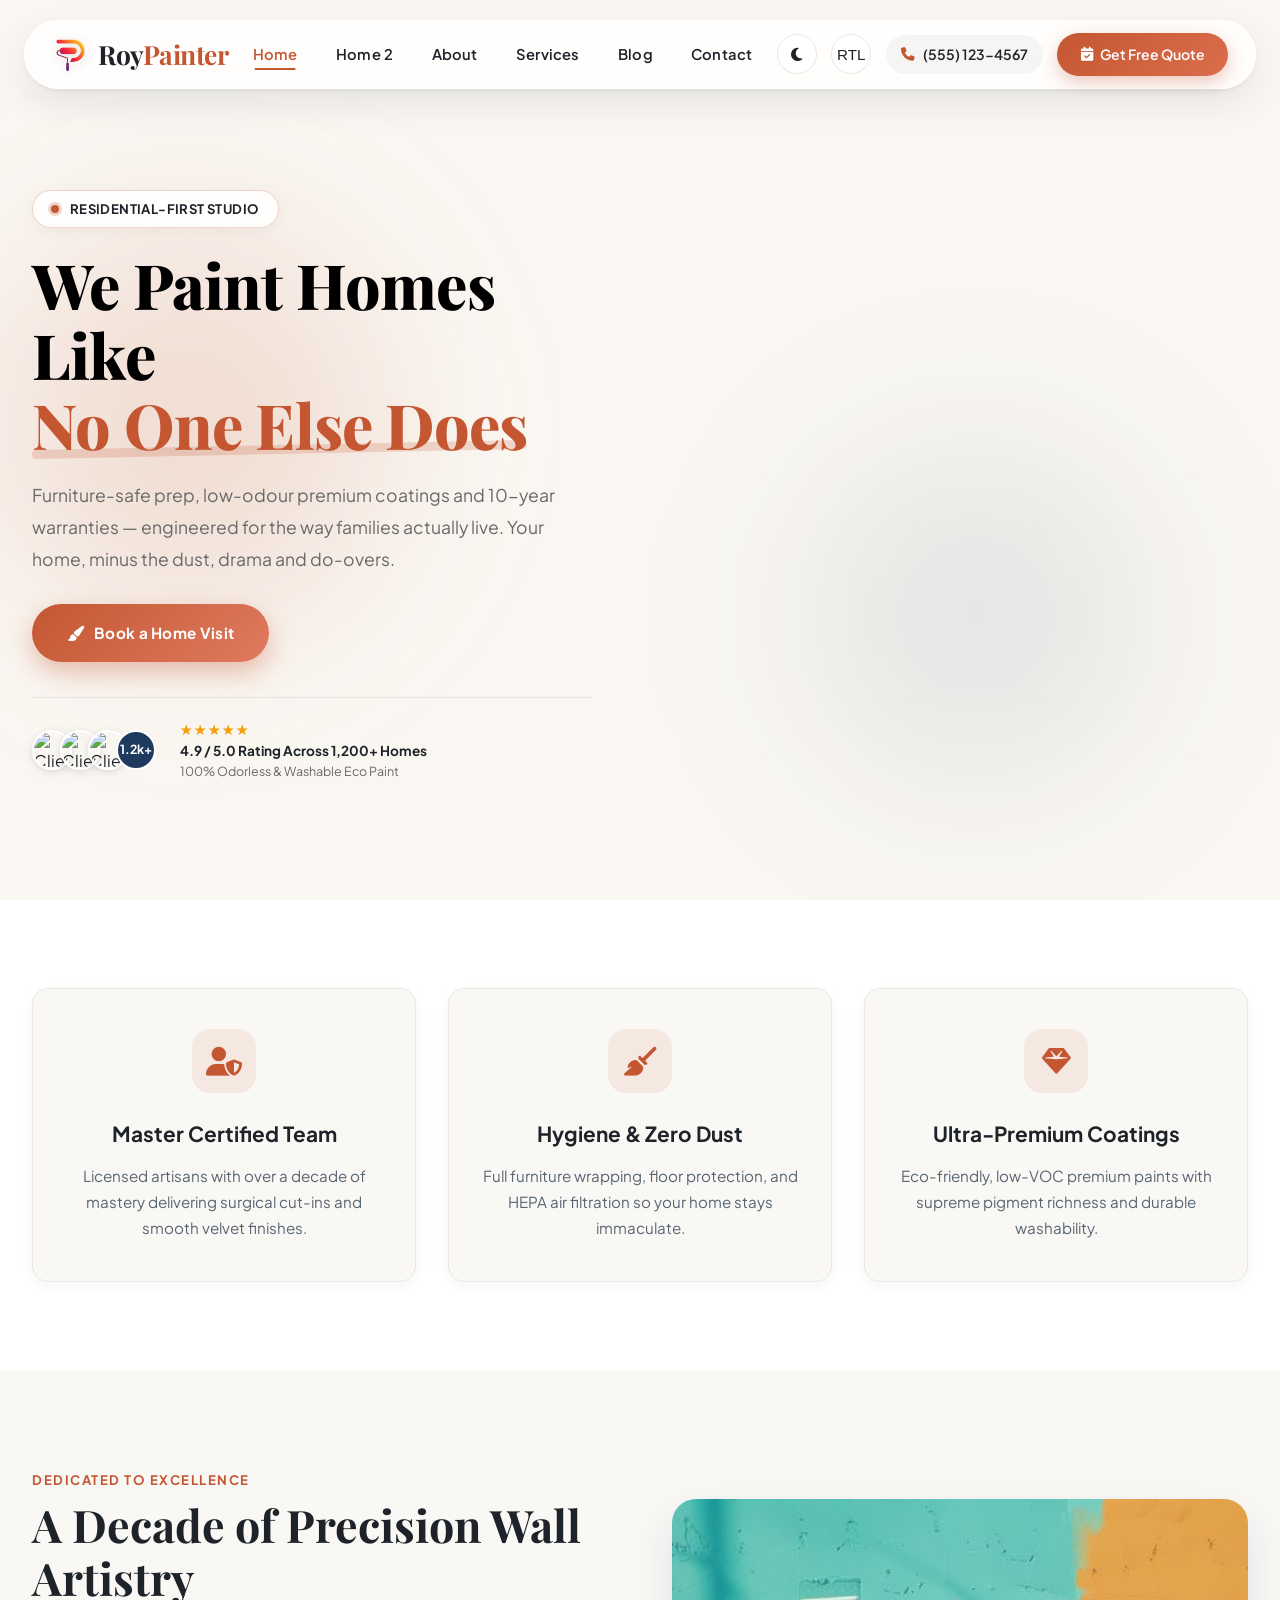
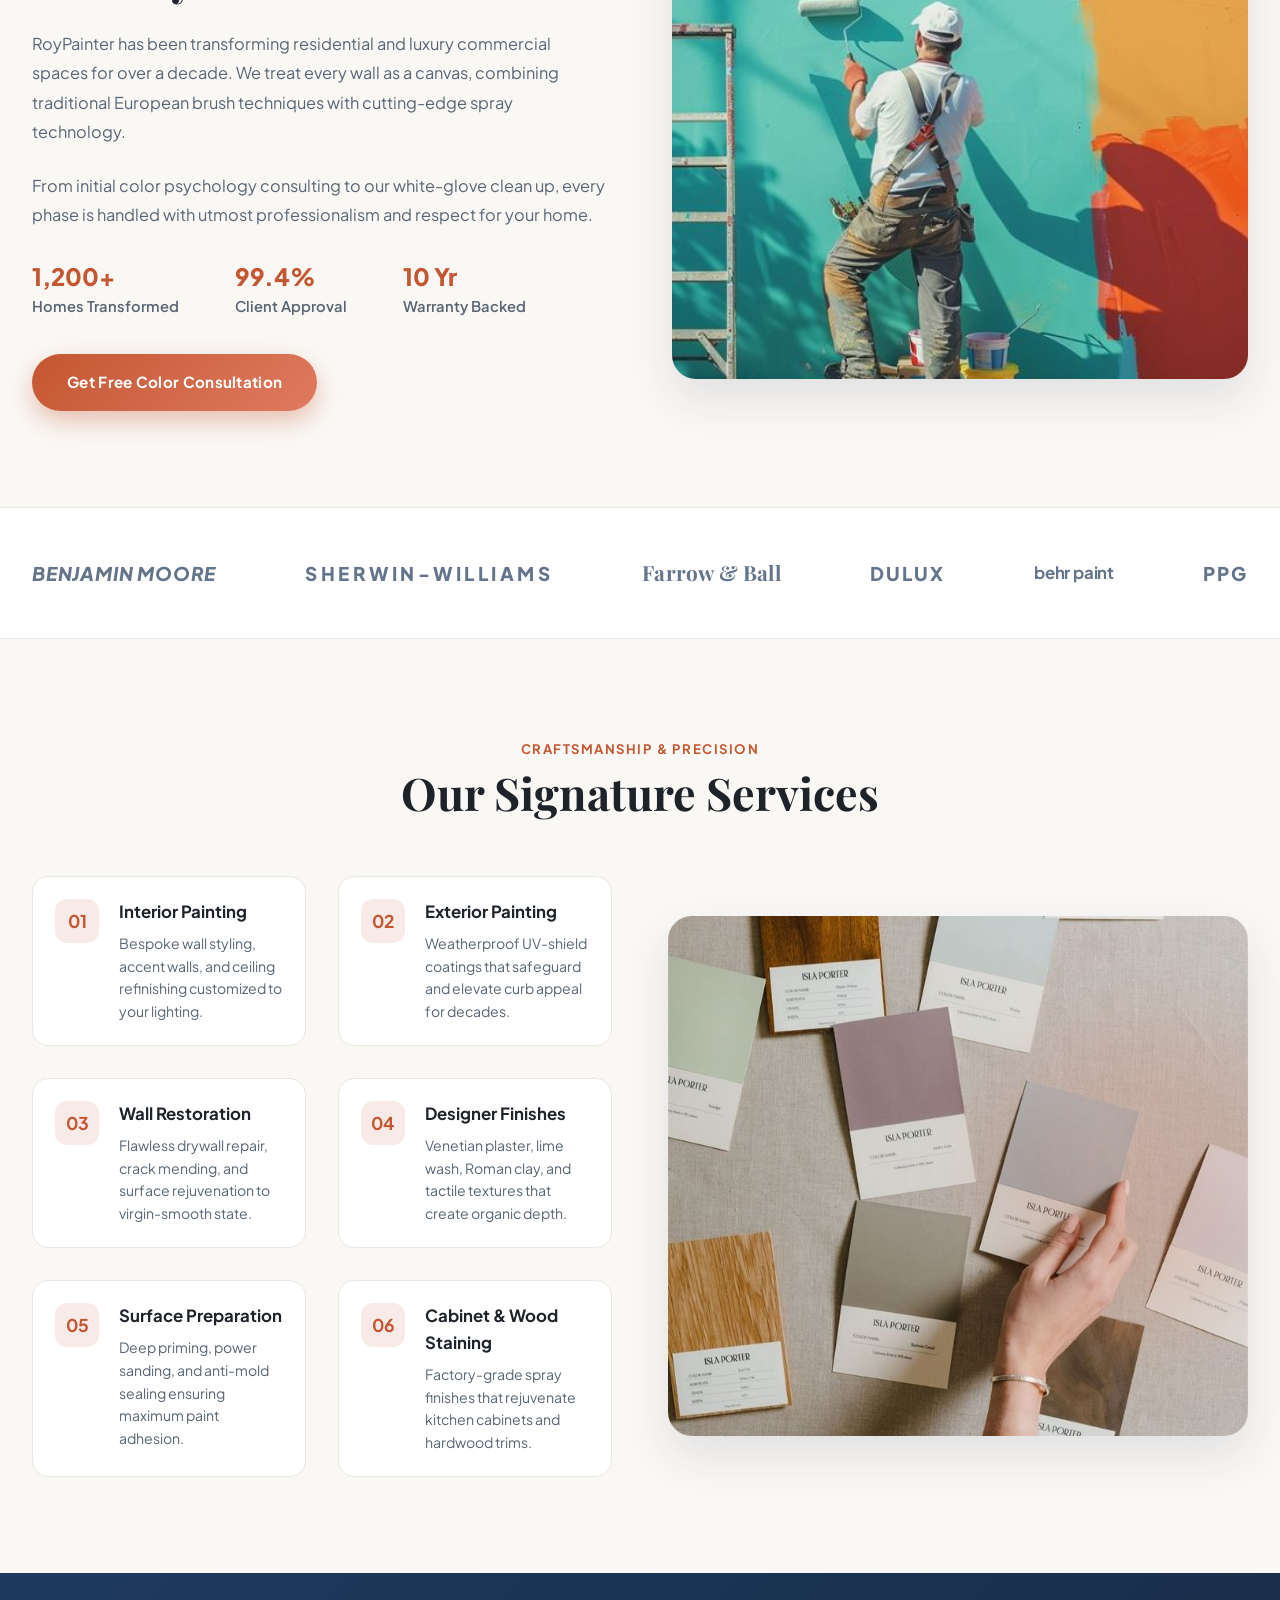
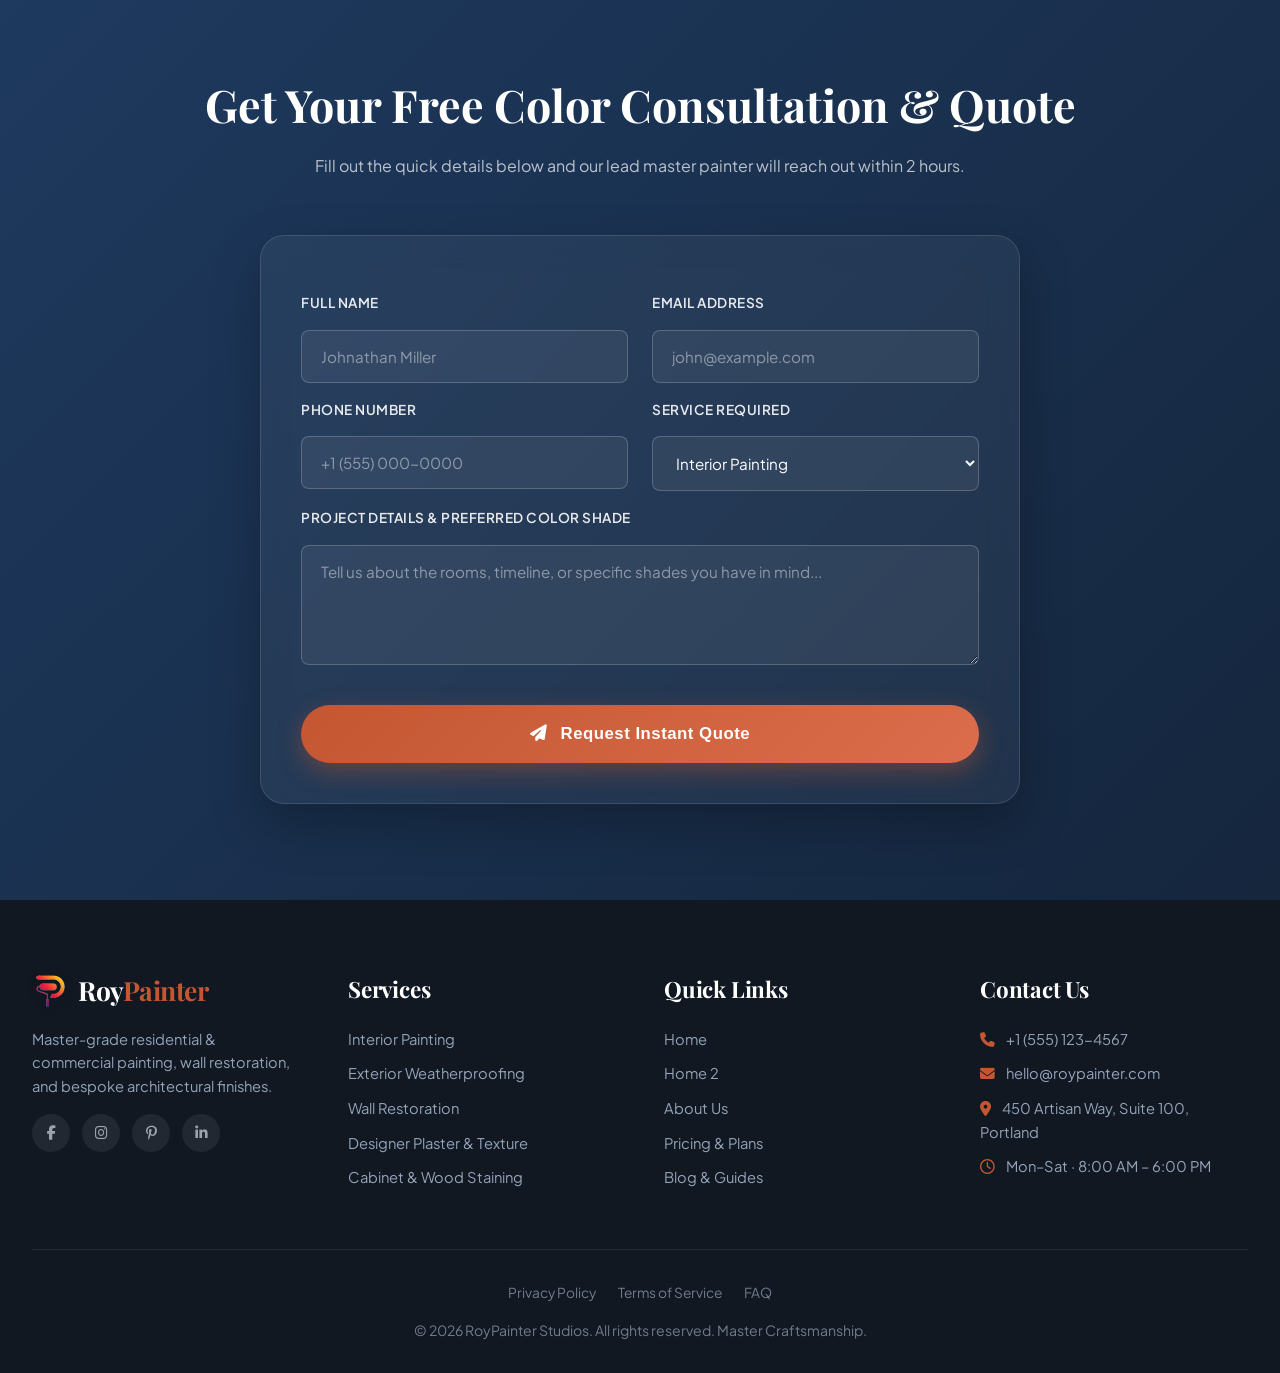
==== commit b052c6ed: "Final Commit" ====
--- a/index.html
+++ b/index.html
@@ -9,6 +9,7 @@
     <link rel="preconnect" href="https://fonts.gstatic.com" crossorigin>
     <link href="https://fonts.googleapis.com/css2?family=Playfair+Display:ital,wght@0,600;0,700;0,800;1,600&family=Plus+Jakarta+Sans:wght@300;400;500;600;700;800&family=Poppins:wght@300;400;500;600;700&display=swap" rel="stylesheet">
     <link rel="stylesheet" href="https://cdnjs.cloudflare.com/ajax/libs/font-awesome/6.5.1/css/all.min.css">
+    <link rel="icon" type="image/png" href="assets/images/logo.png">
     <link rel="stylesheet" href="assets/css/main.css">
     <link rel="stylesheet" href="assets/css/components.css">
 </head>
@@ -28,15 +29,29 @@
                         <span class="badge-dot"></span>
                         <span class="badge-text">Residential-First Studio</span>
                     </div>
-                    <h1 class="hero-title">
+                    <h1 class="hero-title" style="color: black;">
                         We Paint Homes Like <span class="highlight">No One Else Does</span>
                     </h1>
-                    <p class="hero-description">
+                    <p class="hero-description" style="color:dimgray ;">
                         Furniture-safe prep, low-odour premium coatings and 10-year warranties — engineered for the way families actually live. Your home, minus the dust, drama and do-overs.
                     </p>
                     <div class="hero-actions">
                         <a href="../pages/contact.html" class="cta-button"><i class="fa-solid fa-paintbrush"></i> Book a Home Visit</a>
                     </div>
+                <!-- Trust Social Proof -->
+                <div class="hero-proof">
+                    <div class="avatars-group">
+                        <img src="https://images.unsplash.com/photo-1534528741775-53994a69daeb?w=100&h=100&fit=crop" alt="Client" class="avatar-img">
+                        <img src="https://images.unsplash.com/photo-1507003211169-0a1dd7228f2d?w=100&h=100&fit=crop" alt="Client" class="avatar-img">
+                        <img src="https://images.unsplash.com/photo-1494790108377-be9c29b29330?w=100&h=100&fit=crop" alt="Client" class="avatar-img">
+                        <div class="avatar-badge">1.2k+</div>
+                    </div>
+                    <div class="proof-details">
+                        <div class="proof-stars">★★★★★</div>
+                        <div class="proof-text">4.9 / 5.0 Rating Across 1,200+ Homes</div>
+                        <div class="proof-sub" style="color: dimgray;">100% Odorless & Washable Eco Paint</div>
+                    </div>
+                </div>
                 </div>
             </div>
         </section>
--- a/assets/css/main.css
+++ b/assets/css/main.css
@@ -182,6 +182,19 @@
     text-decoration: none;
 }
 
+.brand-logo-img {
+    width: 36px;
+    height: 36px;
+    object-fit: contain;
+    display: inline-block;
+    transition: var(--transition);
+    filter: drop-shadow(0 2px 6px rgba(0, 0, 0, 0.12));
+}
+
+.logo-wrap:hover .brand-logo-img {
+    transform: scale(1.1) rotate(4deg);
+}
+
 .logo-icon {
     width: 38px;
     height: 38px;
@@ -1445,7 +1458,7 @@
 }
 
 .stat-number {
-    font-size: 2.8rem;
+    font-size: 1.5rem;
     font-weight: 800;
     color: var(--active-accent);
     line-height: 1;
@@ -1534,7 +1547,7 @@
 .form-group label {
     font-size: 0.85rem;
     font-weight: 600;
-    margin-bottom: 0.6rem;
+    margin: 1rem 0;
     text-transform: uppercase;
     letter-spacing: 0.5px;
     color: rgba(255, 255, 255, 0.9);
@@ -1607,10 +1620,12 @@
    7. FOOTER
 ===================================================== */
 footer {
-    background: var(--footer-bg);
-    color: var(--white);
+    background: var(--footer-bg, #0F172A);
+    color: #E2E8F0;
     padding: 4.5rem 2rem 2rem;
     text-align: center;
+    position: relative;
+    z-index: 10;
 }
 
 .footer-wrapper {
@@ -1626,29 +1641,56 @@
     text-align: left;
 }
 
-.footer-section h3 {
+.footer-section h3,
+.footer-section .footer-title {
     font-family: 'Playfair Display', serif;
     font-size: 1.4rem;
+    font-weight: 700;
     margin-bottom: 1.2rem;
-    color: var(--white);
-}
-
-.footer-section h3 span {
-    color: var(--primary-red);
+    color: #FFFFFF !important;
+    letter-spacing: -0.2px;
+}
+
+.footer-section .logo-wrap {
+    display: inline-flex;
+    align-items: center;
+    gap: 0.65rem;
+    text-decoration: none;
+    margin-bottom: 1.2rem;
+}
+
+.footer-section .logo {
+    font-family: 'Playfair Display', serif;
+    font-size: 1.65rem;
+    font-weight: 700;
+    color: #FFFFFF !important;
+    letter-spacing: -0.5px;
+    margin-bottom: 0;
+    line-height: 1;
+}
+
+.footer-section h3 span,
+.footer-section .logo-accent {
+    color: var(--primary-red) !important;
 }
 
 .footer-section p,
 .footer-section a {
     font-size: 0.92rem;
-    color: #9BA3AF;
+    color: #94A3B8;
     margin-bottom: 0.7rem;
     text-decoration: none;
     display: block;
-    transition: color 0.3s ease;
+    transition: color 0.3s ease, transform 0.25s ease;
 }
 
 .footer-section a:hover {
-    color: var(--active-accent);
+    color: #FFFFFF;
+    transform: translateX(3px);
+}
+
+html[dir="rtl"] .footer-section a:hover {
+    transform: translateX(-3px);
 }
 
 .footer-newsletter {
--- a/assets/css/components.css
+++ b/assets/css/components.css
@@ -119,32 +119,18 @@
 }
 
 /* =====================================================
-   4. SERVICE CARDS
+   4. SERVICE CARDS (MODERN EDITORIAL WITH IMAGES)
 ===================================================== */
 .service-card {
     position: relative;
     background: var(--white);
     border: 1px solid var(--light-gray);
     border-radius: var(--radius-lg);
-    padding: 2.2rem 2rem;
     overflow: hidden;
     transition: var(--transition);
     display: flex;
     flex-direction: column;
-    gap: 1rem;
-}
-
-.service-card::before {
-    content: '';
-    position: absolute;
-    top: 0;
-    left: 0;
-    width: 100%;
-    height: 4px;
-    background: linear-gradient(90deg, var(--active-accent), #E07A5F);
-    transform: scaleX(0);
-    transform-origin: left;
-    transition: transform 0.4s cubic-bezier(0.16, 1, 0.3, 1);
+    box-shadow: var(--shadow-sm);
 }
 
 .service-card:hover {
@@ -153,63 +139,196 @@
     box-shadow: var(--shadow-lg);
 }
 
-.service-card:hover::before {
-    transform: scaleX(1);
-}
-
-.service-card .icon-tile {
-    margin-bottom: 0.4rem;
-}
-
-.service-card:hover .icon-tile {
+.service-card-image-wrap {
+    position: relative;
+    height: 220px;
+    width: 100%;
+    overflow: hidden;
+    background: #1E293B;
+}
+
+.service-card-img {
+    width: 100%;
+    height: 100%;
+    object-fit: cover;
+    transition: transform 0.6s cubic-bezier(0.16, 1, 0.3, 1);
+}
+
+.service-card:hover .service-card-img {
+    transform: scale(1.08);
+}
+
+.service-card-overlay {
+    position: absolute;
+    inset: 0;
+    background: linear-gradient(180deg, rgba(0, 0, 0, 0.1) 0%, rgba(0, 0, 0, 0.5) 100%);
+    pointer-events: none;
+}
+
+.service-num-badge {
+    position: absolute;
+    top: 1rem;
+    left: 1rem;
+    background: rgba(17, 24, 34, 0.75);
+    backdrop-filter: blur(8px);
+    color: #FFFFFF;
+    font-size: 0.75rem;
+    font-weight: 700;
+    padding: 0.25rem 0.65rem;
+    border-radius: var(--radius-full);
+    letter-spacing: 0.5px;
+    z-index: 2;
+}
+
+.service-cat-chip {
+    position: absolute;
+    top: 1rem;
+    right: 1rem;
+    z-index: 2;
+    box-shadow: 0 4px 12px rgba(0, 0, 0, 0.2);
+}
+
+.service-floating-icon {
+    position: absolute;
+    bottom: -18px;
+    left: 1.5rem;
+    width: 44px;
+    height: 44px;
     background: var(--active-accent);
-    color: var(--white);
-}
-
-.service-card h3 {
-    font-size: 1.35rem;
+    color: #FFFFFF;
+    border-radius: 12px;
+    display: flex;
+    align-items: center;
+    justify-content: center;
+    font-size: 1.15rem;
+    box-shadow: 0 6px 16px rgba(var(--active-accent-rgb), 0.4);
+    border: 2.5px solid var(--white);
+    z-index: 3;
+    transition: var(--transition);
+}
+
+.service-card:hover .service-floating-icon {
+    transform: scale(1.12) rotate(6deg);
+    background: var(--primary-hover);
+}
+
+.service-card-content {
+    padding: 2.2rem 1.6rem 1.6rem;
+    display: flex;
+    flex-direction: column;
+    gap: 0.75rem;
+    flex: 1;
+}
+
+.service-card-meta {
+    display: flex;
+    align-items: center;
+    gap: 1rem;
+    font-size: 0.8rem;
+    color: var(--text-muted);
+    font-weight: 600;
+}
+
+.service-card-meta span {
+    display: inline-flex;
+    align-items: center;
+    gap: 0.35rem;
+}
+
+.service-card-title {
+    font-size: 1.32rem;
     font-weight: 700;
     color: var(--text-dark);
     font-family: 'Playfair Display', serif;
-}
-
-.service-card p {
+    line-height: 1.25;
+    transition: color 0.3s ease;
+}
+
+.service-card:hover .service-card-title {
+    color: var(--active-accent);
+}
+
+.service-card-desc {
     font-size: 0.92rem;
     color: var(--text-muted);
-    line-height: 1.7;
+    line-height: 1.65;
     flex: 1;
 }
 
-.card-link {
+.service-card-footer {
+    display: flex;
+    align-items: center;
+    justify-content: space-between;
+    padding-top: 1rem;
+    margin-top: 0.5rem;
+    border-top: 1px dashed var(--light-gray);
+    gap: 0.8rem;
+}
+
+.service-price-tag {
+    display: flex;
+    flex-direction: column;
+}
+
+.price-from {
+    font-size: 0.72rem;
+    color: var(--text-light);
+    text-transform: uppercase;
+    font-weight: 600;
+    letter-spacing: 0.5px;
+}
+
+.price-val {
+    font-size: 1.2rem;
+    font-weight: 800;
+    color: var(--text-dark);
+}
+
+.service-action-btn {
     display: inline-flex;
     align-items: center;
-    gap: 0.5rem;
+    gap: 0.45rem;
     color: var(--active-accent);
     font-weight: 700;
     font-size: 0.88rem;
     text-decoration: none;
-    margin-top: 0.5rem;
-    transition: var(--transition);
-}
-
-.card-link i {
+    padding: 0.45rem 0.95rem;
+    border-radius: var(--radius-full);
+    background: rgba(var(--active-accent-rgb), 0.08);
+    transition: var(--transition);
+}
+
+.service-action-btn:hover {
+    background: var(--active-accent);
+    color: #FFFFFF;
+    transform: translateX(3px);
+}
+
+.service-action-btn i {
     transition: transform 0.3s ease;
 }
 
-.card-link:hover {
-    color: var(--primary-hover);
-}
-
-.card-link:hover i {
-    transform: translateX(4px);
-}
-
-html[dir="rtl"] .card-link:hover i {
-    transform: translateX(-4px) scaleX(-1);
-}
-
-html[dir="rtl"] .card-link i {
-    transform: scaleX(-1);
+.service-action-btn:hover i {
+    transform: translateX(3px);
+}
+
+html[dir="rtl"] .service-action-btn:hover i {
+    transform: translateX(-3px) scaleX(-1);
+}
+
+html[dir="rtl"] .service-floating-icon {
+    left: auto;
+    right: 1.5rem;
+}
+
+html[dir="rtl"] .service-num-badge {
+    left: auto;
+    right: 1rem;
+}
+
+html[dir="rtl"] .service-cat-chip {
+    right: auto;
+    left: 1rem;
 }
 
 /* =====================================================
@@ -2058,12 +2177,291 @@
 }
 
 /* =====================================================
-   26. RESPONSIVE TWEAKS (PAGE COMPONENTS)
+   26. SERVICE DETAILS ENHANCED COMPONENTS
+===================================================== */
+.service-hero-gallery {
+    display: flex;
+    flex-direction: column;
+    gap: 1rem;
+}
+
+.service-main-viewport {
+    position: relative;
+    height: 440px;
+    border-radius: var(--radius-lg);
+    overflow: hidden;
+    box-shadow: var(--shadow-lg);
+    background: #111822;
+}
+
+.service-main-img {
+    width: 100%;
+    height: 100%;
+    object-fit: cover;
+    transition: transform 0.6s ease, opacity 0.4s ease;
+}
+
+.service-tint-overlay {
+    position: absolute;
+    inset: 0;
+    mix-blend-mode: multiply;
+    opacity: 0.22;
+    pointer-events: none;
+    transition: background 0.4s ease, opacity 0.4s ease;
+}
+
+.service-thumbs-row {
+    display: grid;
+    grid-template-columns: repeat(3, 1fr);
+    gap: 0.8rem;
+}
+
+.service-thumb-item {
+    position: relative;
+    height: 90px;
+    border-radius: var(--radius-sm);
+    overflow: hidden;
+    cursor: pointer;
+    border: 2px solid transparent;
+    transition: var(--transition);
+    background: #1E293B;
+}
+
+.service-thumb-item img {
+    width: 100%;
+    height: 100%;
+    object-fit: cover;
+}
+
+.service-thumb-item:hover {
+    border-color: rgba(var(--active-accent-rgb), 0.5);
+    transform: translateY(-2px);
+}
+
+.service-thumb-item.active {
+    border-color: var(--active-accent);
+    box-shadow: 0 0 0 2px rgba(var(--active-accent-rgb), 0.3);
+}
+
+.service-calc-card {
+    background: var(--white);
+    border: 1px solid var(--light-gray);
+    border-radius: var(--radius-lg);
+    padding: 2.2rem 2rem;
+    box-shadow: var(--shadow-md);
+    position: relative;
+    overflow: hidden;
+}
+
+.service-calc-card::before {
+    content: '';
+    position: absolute;
+    top: 0;
+    left: 0;
+    right: 0;
+    height: 4px;
+    background: linear-gradient(90deg, var(--active-accent), #E07A5F);
+}
+
+.sheen-card {
+    background: var(--white);
+    border: 1px solid var(--light-gray);
+    border-radius: var(--radius-md);
+    padding: 1.4rem;
+    transition: var(--transition);
+}
+
+.sheen-card:hover {
+    border-color: var(--active-accent);
+    transform: translateY(-3px);
+    box-shadow: var(--shadow-md);
+}
+
+.sheen-badge {
+    display: inline-block;
+    padding: 0.25rem 0.65rem;
+    border-radius: var(--radius-full);
+    font-size: 0.75rem;
+    font-weight: 700;
+    background: rgba(var(--active-accent-rgb), 0.1);
+    color: var(--active-accent);
+    margin-bottom: 0.5rem;
+}
+
+.service-review-card {
+    background: var(--white);
+    border: 1px solid var(--light-gray);
+    border-radius: var(--radius-md);
+    padding: 1.6rem;
+    display: flex;
+    flex-direction: column;
+    gap: 0.9rem;
+    transition: var(--transition);
+}
+
+.service-review-card:hover {
+    transform: translateY(-4px);
+    box-shadow: var(--shadow-md);
+    border-color: rgba(var(--active-accent-rgb), 0.3);
+}
+
+/* =====================================================
+   27. BLOG FEATURED SPOTLIGHT & ARTICLE ENHANCEMENTS
+===================================================== */
+.blog-featured-banner {
+    display: grid;
+    grid-template-columns: 1.2fr 1fr;
+    gap: 2.5rem;
+    background: var(--white);
+    border: 1px solid var(--light-gray);
+    border-radius: var(--radius-lg);
+    overflow: hidden;
+    box-shadow: var(--shadow-md);
+    margin-bottom: 3.5rem;
+    text-decoration: none;
+    transition: var(--transition);
+}
+
+.blog-featured-banner:hover {
+    transform: translateY(-5px);
+    box-shadow: var(--shadow-lg);
+    border-color: rgba(var(--active-accent-rgb), 0.4);
+}
+
+.blog-featured-img {
+    position: relative;
+    min-height: 340px;
+    overflow: hidden;
+    background: #111822;
+}
+
+.blog-featured-img img {
+    width: 100%;
+    height: 100%;
+    object-fit: cover;
+    transition: transform 0.6s ease;
+}
+
+.blog-featured-banner:hover .blog-featured-img img {
+    transform: scale(1.06);
+}
+
+.blog-featured-body {
+    padding: 2.5rem 2rem 2.5rem 0;
+    display: flex;
+    flex-direction: column;
+    justify-content: center;
+    gap: 1rem;
+}
+
+.blog-toc {
+    background: var(--white);
+    border: 1px solid var(--light-gray);
+    border-radius: var(--radius-md);
+    padding: 1.4rem;
+    margin-bottom: 2rem;
+}
+
+.blog-toc-title {
+    font-size: 0.88rem;
+    font-weight: 800;
+    text-transform: uppercase;
+    letter-spacing: 0.5px;
+    color: var(--text-dark);
+    margin-bottom: 0.8rem;
+    display: flex;
+    align-items: center;
+    gap: 0.5rem;
+}
+
+.blog-toc-list {
+    list-style: none;
+    display: flex;
+    flex-direction: column;
+    gap: 0.5rem;
+    margin: 0;
+    padding: 0;
+}
+
+.blog-toc-list a {
+    color: var(--text-muted);
+    font-size: 0.9rem;
+    text-decoration: none;
+    transition: color 0.25s ease;
+    display: flex;
+    align-items: center;
+    gap: 0.45rem;
+}
+
+.blog-toc-list a:hover {
+    color: var(--active-accent);
+}
+
+.article-feedback-card {
+    background: var(--cream);
+    border: 1px solid var(--light-gray);
+    border-radius: var(--radius-md);
+    padding: 1.5rem;
+    display: flex;
+    align-items: center;
+    justify-content: space-between;
+    flex-wrap: wrap;
+    gap: 1rem;
+    margin: 2rem 0;
+}
+
+.feedback-btn {
+    display: inline-flex;
+    align-items: center;
+    gap: 0.5rem;
+    padding: 0.6rem 1.1rem;
+    border-radius: var(--radius-full);
+    border: 1px solid var(--light-gray);
+    background: var(--white);
+    color: var(--text-dark);
+    font-weight: 700;
+    font-size: 0.85rem;
+    cursor: pointer;
+    transition: var(--transition);
+}
+
+.feedback-btn:hover,
+.feedback-btn.active {
+    background: var(--active-accent);
+    color: #FFFFFF;
+    border-color: var(--active-accent);
+    transform: translateY(-2px);
+}
+
+.author-bio-box {
+    background: var(--white);
+    border: 1px solid var(--light-gray);
+    border-radius: var(--radius-md);
+    padding: 1.8rem;
+    display: flex;
+    gap: 1.4rem;
+    align-items: center;
+    margin: 2.5rem 0;
+}
+
+.author-bio-box img {
+    width: 72px;
+    height: 72px;
+    border-radius: 50%;
+    object-fit: cover;
+    flex-shrink: 0;
+    box-shadow: var(--shadow-sm);
+}
+
+/* =====================================================
+   28. RESPONSIVE TWEAKS (PAGE COMPONENTS)
 ===================================================== */
 @media (max-width: 1024px) {
     .process-grid { grid-template-columns: repeat(2, 1fr); }
     .layout-sidebar { grid-template-columns: 1fr; }
     .article-header h1 { font-size: 2.1rem; }
+    .blog-featured-banner { grid-template-columns: 1fr; }
+    .blog-featured-body { padding: 2rem; }
 }
 
 @media (max-width: 768px) {
@@ -2075,4 +2473,7 @@
     .social-login { grid-template-columns: 1fr; }
     .table-wrap { overflow-x: auto; }
     .table-wrap table { min-width: 560px; }
-}
+    .service-thumbs-row { grid-template-columns: repeat(3, 1fr); }
+    .service-main-viewport { height: 300px; }
+    .author-bio-box { flex-direction: column; text-align: center; }
+}
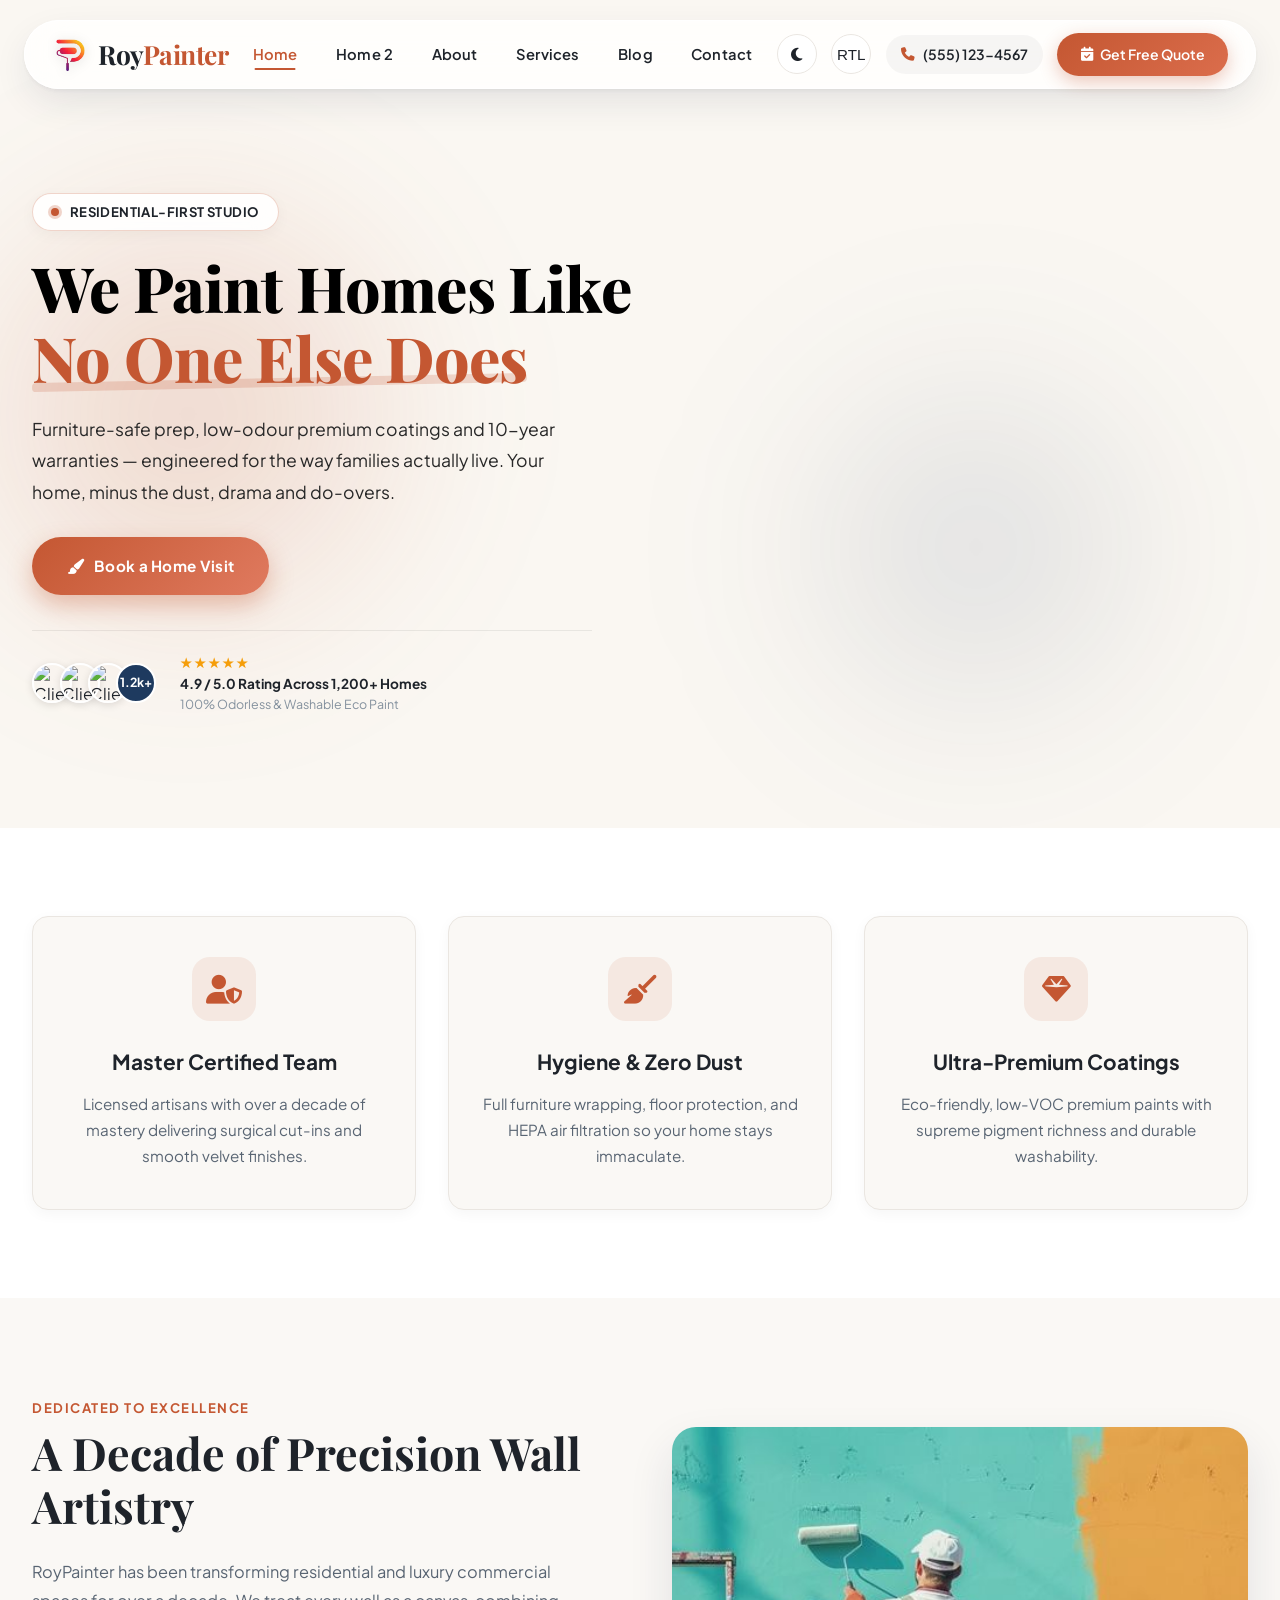
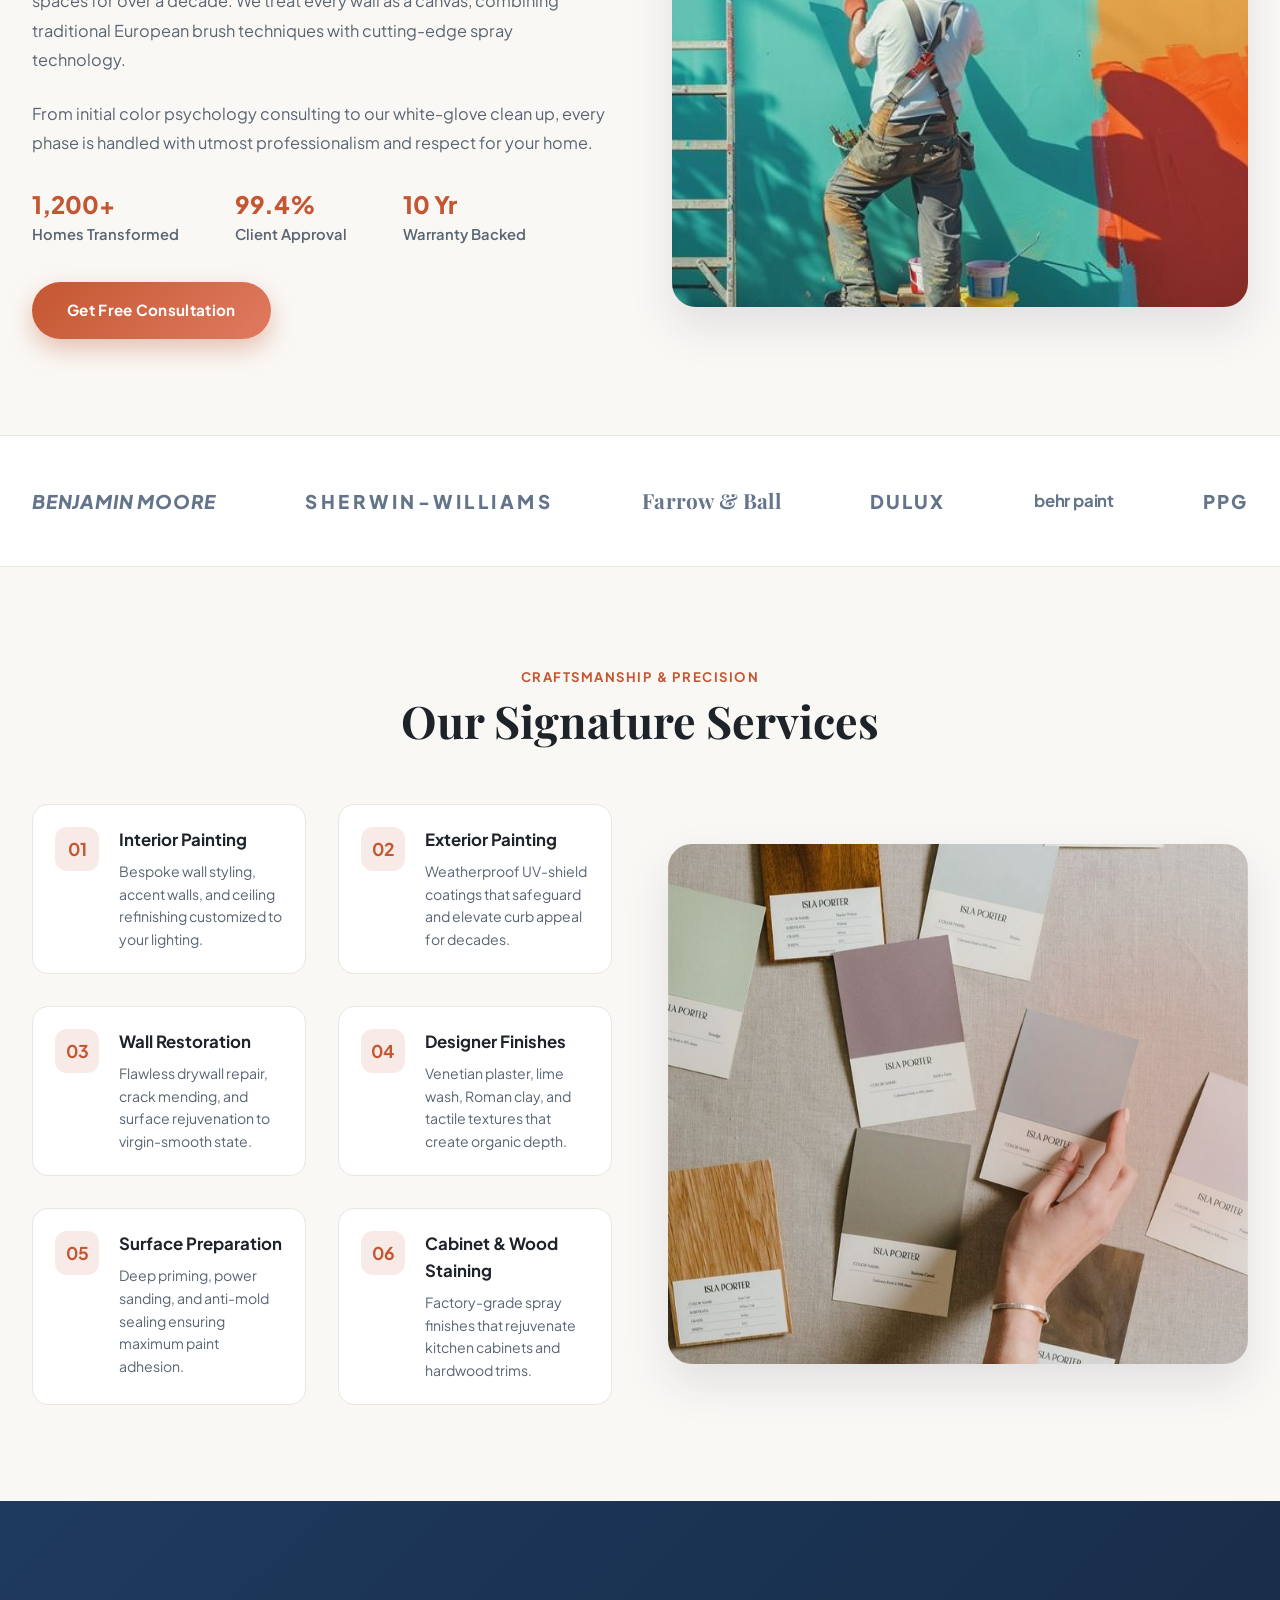
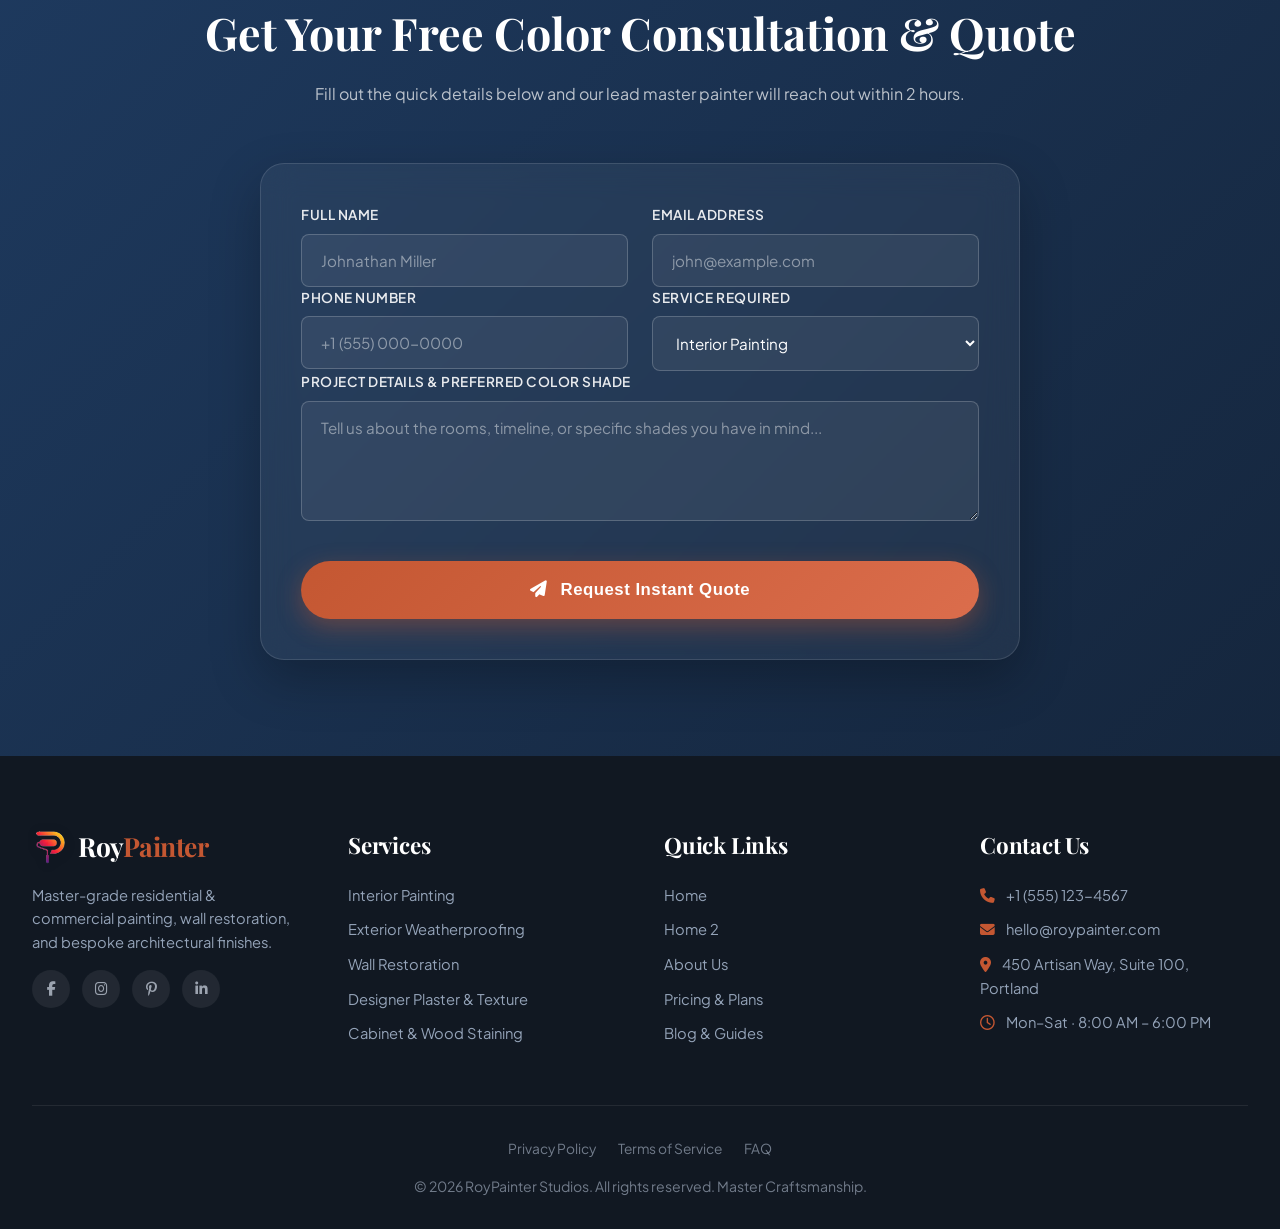
==== commit 632dec3a: "Final Commit" ====
--- a/index.html
+++ b/index.html
@@ -19,12 +19,12 @@
     <div id="siteNavbar"></div>
 
     
-        <!-- Section 1 — Niche hero -->
-        <section class="hero" style="min-height: 100vh;padding-bottom:5.5rem;background-image:url('../assets/images/hero-bg.png');background-size:cover;background-position:center;background-repeat:no-repeat;">
+        <!-- Hero Section -->
+        <section class="hero" style="min-height:92vh;padding-bottom:5rem;background-image: url('assets/images/hero-bg.png');background-size:cover;background-position:center;background-repeat:no-repeat;">
             <div class="hero-glow"></div>
             <div class="hero-glow-2"></div>
-            <div class="hero-wrapper" style="grid-template-columns:1.05fr 1fr;">
-                <div class="hero-content">
+            <div class="hero-wrapper" style="margin: 0 auto;">
+                <div class="hero-content" >
                     <div class="hero-badge">
                         <span class="badge-dot"></span>
                         <span class="badge-text">Residential-First Studio</span>
@@ -32,26 +32,26 @@
                     <h1 class="hero-title" style="color: black;">
                         We Paint Homes Like <span class="highlight">No One Else Does</span>
                     </h1>
-                    <p class="hero-description" style="color:dimgray ;">
+                    <p class="hero-description" style="color: rgb(40, 40, 40);">
                         Furniture-safe prep, low-odour premium coatings and 10-year warranties — engineered for the way families actually live. Your home, minus the dust, drama and do-overs.
                     </p>
-                    <div class="hero-actions">
-                        <a href="../pages/contact.html" class="cta-button"><i class="fa-solid fa-paintbrush"></i> Book a Home Visit</a>
-                    </div>
-                <!-- Trust Social Proof -->
-                <div class="hero-proof">
-                    <div class="avatars-group">
-                        <img src="https://images.unsplash.com/photo-1534528741775-53994a69daeb?w=100&h=100&fit=crop" alt="Client" class="avatar-img">
-                        <img src="https://images.unsplash.com/photo-1507003211169-0a1dd7228f2d?w=100&h=100&fit=crop" alt="Client" class="avatar-img">
-                        <img src="https://images.unsplash.com/photo-1494790108377-be9c29b29330?w=100&h=100&fit=crop" alt="Client" class="avatar-img">
-                        <div class="avatar-badge">1.2k+</div>
-                    </div>
-                    <div class="proof-details">
-                        <div class="proof-stars">★★★★★</div>
-                        <div class="proof-text">4.9 / 5.0 Rating Across 1,200+ Homes</div>
-                        <div class="proof-sub" style="color: dimgray;">100% Odorless & Washable Eco Paint</div>
-                    </div>
-                </div>
+                    <div class="hero-actions" style="justify-content:center;">
+                        <a href="pages/contact.html" class="cta-button"><i class="fa-solid fa-paintbrush"></i> Book a Home Visit</a>
+                    </div>
+                    <!-- Trust Social Proof -->
+                    <div class="hero-proof">
+                        <div class="avatars-group">
+                            <img src="https://images.unsplash.com/photo-1534528741775-53994a69daeb?w=100&h=100&fit=crop" alt="Client" class="avatar-img">
+                            <img src="https://images.unsplash.com/photo-1507003211169-0a1dd7228f2d?w=100&h=100&fit=crop" alt="Client" class="avatar-img">
+                            <img src="https://images.unsplash.com/photo-1494790108377-be9c29b29330?w=100&h=100&fit=crop" alt="Client" class="avatar-img">
+                            <div class="avatar-badge">1.2k+</div>
+                        </div>
+                        <div class="proof-details">
+                            <div class="proof-stars">★★★★★</div>
+                            <div class="proof-text">4.9 / 5.0 Rating Across 1,200+ Homes</div>
+                            <div class="proof-sub">100% Odorless & Washable Eco Paint</div>
+                        </div>
+                    </div>
                 </div>
             </div>
         </section>
@@ -104,7 +104,7 @@
                             <div class="stat-label">Warranty Backed</div>
                         </div>
                     </div>
-                    <a href="pages/contact.html" class="cta-button">Get Free Color Consultation</a>
+                    <a href="pages/contact.html" class="cta-button">Get Free Consultation</a>
                 </div>
                 <div class="about-image">
                     <img src="assets/images/home-bg.jpg" alt="Professional Painter at Work">
--- a/assets/css/main.css
+++ b/assets/css/main.css
@@ -585,11 +585,17 @@
 .grid {
     display: grid;
     gap: 2rem;
-}
-
-.grid-2 { grid-template-columns: repeat(2, 1fr); }
-.grid-3 { grid-template-columns: repeat(3, 1fr); }
-.grid-4 { grid-template-columns: repeat(4, 1fr); }
+    width: 100%;
+}
+
+.grid > * {
+    min-width: 0;
+    max-width: 100%;
+}
+
+.grid-2 { grid-template-columns: repeat(2, minmax(0, 1fr)); }
+.grid-3 { grid-template-columns: repeat(3, minmax(0, 1fr)); }
+.grid-4 { grid-template-columns: repeat(4, minmax(0, 1fr)); }
 
 /* Section spacing */
 .section { padding: 6rem 1.5rem; }
@@ -1547,7 +1553,7 @@
 .form-group label {
     font-size: 0.85rem;
     font-weight: 600;
-    margin: 1rem 0;
+    margin-bottom: 0.5rem;
     text-transform: uppercase;
     letter-spacing: 0.5px;
     color: rgba(255, 255, 255, 0.9);
@@ -1789,6 +1795,19 @@
    8. RESPONSIVE
 ===================================================== */
 @media (max-width: 1024px) {
+    .nav-links {
+        gap: 1.3rem;
+    }
+
+    .nav-links a {
+        font-size: 0.88rem;
+    }
+
+    .nav-phone,
+    .cta-nav {
+        display: none;
+    }
+
     .hero-wrapper {
         grid-template-columns: 1fr;
         gap: 3.5rem;
@@ -1831,6 +1850,24 @@
     .inner-hero .section-title {
         font-size: 2.8rem;
     }
+
+    .section-title {
+        font-size: 2.3rem;
+    }
+
+    .about-content h2,
+    .contact-title {
+        font-size: 2.3rem;
+    }
+
+    .services-image,
+    .about-image {
+        height: 380px;
+    }
+
+    .room-preview-box {
+        height: 300px;
+    }
 }
 
 @media (max-width: 768px) {
@@ -1874,6 +1911,16 @@
         left: 0;
     }
 
+    .float-card {
+        padding: 0.6rem 0.9rem;
+    }
+
+    .float-icon-box {
+        width: 34px;
+        height: 34px;
+        font-size: 1rem;
+    }
+
     .services-list {
         grid-template-columns: 1fr;
     }
@@ -1883,32 +1930,184 @@
         gap: 0;
     }
 
+    .form-container {
+        padding: 1.6rem;
+    }
+
     .about-stats {
         flex-direction: column;
         gap: 1.5rem;
     }
 
+    .grid {
+        gap: 1.5rem;
+    }
+
     .grid-2,
     .grid-3,
     .grid-4 { grid-template-columns: 1fr; }
 
     .inner-hero {
-        padding: 9rem 1.25rem 4rem;
+        padding: 7.2rem 1.25rem 3.5rem;
     }
 
     .inner-hero .section-title {
         font-size: 2.2rem;
     }
 
+    .section-title {
+        font-size: 1.9rem;
+    }
+
     .section { padding: 4.5rem 1rem; }
+    .section-tight { padding: 3.5rem 1rem; }
     .features, .services, .about, .contact { padding-left: 1.25rem; padding-right: 1.25rem; }
 
     .brands-collabs { padding: 2.2rem 1.5rem; }
     .brands-grid { justify-content: center; gap: 2rem; }
+
+    .about-content h2,
+    .contact-title {
+        font-size: 1.9rem;
+    }
+
+    .services-image,
+    .about-image {
+        height: 320px !important;
+    }
+
+    .room-preview-box {
+        height: 280px;
+    }
+
+    .breadcrumb {
+        flex-wrap: wrap;
+    }
+
+    .footer-bottom-links {
+        gap: 1rem;
+    }
 }
 
 @media (max-width: 480px) {
+    .container {
+        padding: 0 1rem;
+    }
+
+    .nav-container {
+        top: 0.6rem;
+        padding: 0 0.65rem;
+    }
+
+    nav {
+        padding: 0.55rem 1rem;
+    }
+
+    .hero {
+        padding: 6.8rem 1rem 3.5rem;
+    }
+
+    .hero-title {
+        font-size: 1.85rem;
+        line-height: 1.2;
+    }
+
+    .hero-description {
+        font-size: 0.92rem;
+        line-height: 1.6;
+        margin-bottom: 1.4rem;
+    }
+
+    .hero-badge {
+        padding: 0.35rem 0.85rem;
+        margin-bottom: 1rem;
+    }
+
+    .badge-text {
+        font-size: 0.72rem;
+        letter-spacing: 0.3px;
+    }
+
+    .hero-proof {
+        flex-direction: column;
+        align-items: center;
+        text-align: center;
+        gap: 0.6rem;
+        padding-top: 1rem;
+    }
+
+    .proof-details {
+        text-align: center;
+    }
+
     .grid-4 { grid-template-columns: 1fr; }
+
+    .section-title {
+        font-size: 1.7rem;
+    }
+
+    .inner-hero .section-title {
+        font-size: 1.9rem;
+    }
+
+    .swatches-list {
+        gap: 0.6rem;
+    }
+
+    .color-swatch-btn {
+        width: 34px;
+        height: 34px;
+    }
+
+    .avatar-img,
+    .avatar-badge {
+        width: 34px;
+        height: 34px;
+        font-size: 0.7rem;
+    }
+
+    .hero-actions .cta-button,
+    .hero-actions .cta-button-secondary {
+        padding: 0.9rem 1.4rem;
+        font-size: 0.88rem;
+        width: 100%;
+        max-width: 280px;
+    }
+
+    .form-container {
+        padding: 1.4rem 1rem;
+        border-radius: var(--radius-md);
+    }
+
+    .form-group label {
+        font-size: 0.8rem;
+        margin-bottom: 0.35rem;
+    }
+
+    .form-group input,
+    .form-group textarea,
+    .form-group select {
+        padding: 0.85rem 1rem;
+        font-size: 0.9rem;
+    }
+
+    .form-submit {
+        padding: 1rem 1.2rem;
+        font-size: 0.92rem;
+    }
+
+    .contact {
+        padding: 4.5rem 1rem;
+    }
+
+    .contact-title {
+        font-size: 1.75rem;
+    }
+
+    .services-image,
+    .about-image {
+        height: 260px !important;
+    }
 }
 
 /* =====================================================
--- a/assets/css/components.css
+++ b/assets/css/components.css
@@ -255,6 +255,26 @@
     flex: 1;
 }
 
+.service-card h3 {
+    font-family: 'Playfair Display', serif;
+    font-size: 1.32rem;
+    font-weight: 700;
+    color: var(--text-dark);
+    line-height: 1.25;
+    transition: color 0.3s ease;
+}
+
+.service-card > p {
+    font-size: 0.92rem;
+    color: var(--text-muted);
+    line-height: 1.65;
+    flex: 1;
+}
+
+.service-card:hover h3 {
+    color: var(--active-accent);
+}
+
 .service-card-footer {
     display: flex;
     align-items: center;
@@ -310,6 +330,31 @@
 
 .service-action-btn:hover i {
     transform: translateX(3px);
+}
+
+.card-link {
+    display: inline-flex;
+    align-items: center;
+    gap: 0.45rem;
+    color: var(--active-accent);
+    font-weight: 700;
+    font-size: 0.9rem;
+    text-decoration: none;
+    margin-top: auto;
+    padding-top: 0.5rem;
+    transition: var(--transition);
+}
+
+.card-link i {
+    transition: transform 0.3s ease;
+}
+
+.card-link:hover i {
+    transform: translateX(3px);
+}
+
+html[dir="rtl"] .card-link:hover i {
+    transform: translateX(-3px) scaleX(-1);
 }
 
 html[dir="rtl"] .service-action-btn:hover i {
@@ -891,9 +936,16 @@
 ===================================================== */
 .layout-sidebar {
     display: grid;
-    grid-template-columns: 2.2fr 1fr;
+    grid-template-columns: minmax(0, 2.2fr) minmax(0, 1fr);
     gap: 3rem;
     align-items: start;
+    width: 100%;
+    max-width: 100%;
+}
+
+.layout-sidebar > * {
+    min-width: 0;
+    max-width: 100%;
 }
 
 .widget {
@@ -1010,22 +1062,25 @@
 }
 
 .widget-callout {
-    background: linear-gradient(135deg, var(--navy-blue), #15263d);
-    color: var(--white);
+    background: linear-gradient(135deg, #1E3A5F, #0F1D30);
+    color: #FFFFFF !important;
     border-radius: var(--radius-md);
     padding: 2rem 1.8rem;
     text-align: center;
+    border: 1px solid rgba(255, 255, 255, 0.1);
+    box-shadow: 0 10px 25px rgba(0, 0, 0, 0.2);
 }
 
 .widget-callout h4 {
     font-family: 'Playfair Display', serif;
     font-size: 1.4rem;
+    color: #FFFFFF !important;
     margin-bottom: 0.7rem;
 }
 
 .widget-callout p {
     font-size: 0.9rem;
-    color: rgba(255, 255, 255, 0.75);
+    color: rgba(255, 255, 255, 0.85) !important;
     margin-bottom: 1.3rem;
     line-height: 1.6;
 }
@@ -1237,63 +1292,351 @@
     line-height: 1.65;
 }
 
-/* Timeline */
-.timeline {
+/* =====================================================
+   16. ARCHITECTURAL CHRONOLOGICAL STORYBOARD
+===================================================== */
+.journey-container {
     position: relative;
-    padding-left: 2.4rem;
-}
-
-.timeline::before {
-    content: '';
+    width: 100%;
+}
+
+/* Scrubber Road Track */
+.journey-track-wrapper {
+    position: relative;
+    margin-bottom: 3.5rem;
+    padding: 1.5rem 0 2rem;
+    overflow-x: auto;
+    -webkit-overflow-scrolling: touch;
+    scrollbar-width: none;
+}
+
+.journey-track-wrapper::-webkit-scrollbar {
+    display: none;
+}
+
+.journey-track-line-bg {
     position: absolute;
-    left: 9px;
-    top: 6px;
-    bottom: 6px;
-    width: 2px;
-    background: linear-gradient(180deg, var(--active-accent), rgba(var(--active-accent-rgb), 0.15));
-}
-
-.timeline-item {
+    top: 38px;
+    left: 2rem;
+    right: 2rem;
+    height: 3px;
+    background: var(--light-gray);
+    z-index: 1;
+    border-radius: 2px;
+}
+
+.journey-track-fill {
+    position: absolute;
+    top: 0;
+    left: 0;
+    height: 100%;
+    width: 0%;
+    background: linear-gradient(90deg, var(--active-accent), #E07A5F);
+    transition: width 0.5s cubic-bezier(0.4, 0, 0.2, 1);
+    border-radius: 2px;
+    box-shadow: 0 0 12px rgba(var(--active-accent-rgb), 0.5);
+}
+
+.journey-track-nodes {
     position: relative;
-    padding-bottom: 2.2rem;
-}
-
-.timeline-item:last-child {
-    padding-bottom: 0;
-}
-
-.timeline-item::before {
-    content: '';
+    display: flex;
+    justify-content: space-between;
+    align-items: flex-start;
+    gap: 1.5rem;
+    min-width: 820px;
+    padding: 0 1rem;
+    z-index: 2;
+}
+
+.journey-node-btn {
+    display: flex;
+    flex-direction: column;
+    align-items: center;
+    gap: 0.6rem;
+    background: none;
+    border: none;
+    cursor: pointer;
+    padding: 0;
+    transition: var(--transition);
+    outline: none;
+}
+
+.journey-node-dot {
+    width: 48px;
+    height: 48px;
+    border-radius: 50%;
+    background: var(--white);
+    border: 3px solid var(--light-gray);
+    display: flex;
+    align-items: center;
+    justify-content: center;
+    font-size: 1.05rem;
+    color: var(--text-muted);
+    transition: all 0.35s cubic-bezier(0.4, 0, 0.2, 1);
+    box-shadow: 0 4px 12px rgba(0, 0, 0, 0.06);
+}
+
+.journey-node-year {
+    font-family: 'Playfair Display', serif;
+    font-size: 1.05rem;
+    font-weight: 800;
+    color: var(--text-muted);
+    transition: color 0.3s ease;
+}
+
+.journey-node-label {
+    font-size: 0.72rem;
+    font-weight: 600;
+    color: var(--text-light);
+    text-transform: uppercase;
+    letter-spacing: 0.5px;
+    max-width: 95px;
+    text-align: center;
+    line-height: 1.25;
+}
+
+.journey-node-btn:hover .journey-node-dot {
+    border-color: var(--active-accent);
+    color: var(--active-accent);
+    transform: translateY(-3px) scale(1.08);
+}
+
+.journey-node-btn.active .journey-node-dot {
+    background: linear-gradient(135deg, var(--active-accent), #E07A5F);
+    border-color: var(--active-accent);
+    color: #FFFFFF;
+    transform: scale(1.18);
+    box-shadow: 0 6px 20px rgba(var(--active-accent-rgb), 0.45);
+}
+
+.journey-node-btn.active .journey-node-year {
+    color: var(--active-accent);
+    font-size: 1.15rem;
+}
+
+.journey-node-btn.active .journey-node-label {
+    color: var(--text-dark);
+    font-weight: 700;
+}
+
+/* Cinematic Stage Viewport */
+.journey-stage-wrap {
+    position: relative;
+    width: 100%;
+}
+
+.journey-stage-card {
+    background: var(--white);
+    border: 1px solid var(--light-gray);
+    border-radius: var(--radius-xl);
+    padding: 3.5rem;
+    display: grid;
+    grid-template-columns: 1.25fr 1fr;
+    gap: 3.5rem;
+    align-items: center;
+    position: relative;
+    overflow: hidden;
+    box-shadow: var(--shadow-lg);
+    transition: var(--transition);
+}
+
+.journey-watermark {
     position: absolute;
-    left: -2.4rem;
-    top: 6px;
-    width: 20px;
-    height: 20px;
-    border-radius: 50%;
-    background: var(--white);
-    border: 5px solid var(--active-accent);
-    box-shadow: 0 0 0 4px rgba(var(--active-accent-rgb), 0.15);
-}
-
-.timeline-item .year {
+    top: -20px;
+    right: 20px;
+    font-family: 'Playfair Display', serif;
+    font-size: 10rem;
+    font-weight: 900;
+    color: rgba(var(--active-accent-rgb), 0.05);
+    line-height: 1;
+    pointer-events: none;
+    user-select: none;
+    z-index: 0;
+}
+
+.journey-stage-left {
+    position: relative;
+    z-index: 2;
+    display: flex;
+    flex-direction: column;
+    gap: 1.2rem;
+}
+
+.journey-stage-title {
+    font-family: 'Playfair Display', serif;
+    font-size: 2.2rem;
+    font-weight: 800;
+    color: var(--text-dark);
+    line-height: 1.25;
+    margin: 0;
+}
+
+.journey-stage-desc {
+    font-size: 1.05rem;
+    color: var(--text-muted);
+    line-height: 1.8;
+    margin: 0;
+}
+
+.journey-quote-box {
+    background: rgba(var(--active-accent-rgb), 0.06);
+    border-left: 4px solid var(--active-accent);
+    border-radius: 0 var(--radius-md) var(--radius-md) 0;
+    padding: 1.2rem 1.6rem;
+    position: relative;
+    margin-top: 0.5rem;
+}
+
+.journey-quote-glyph {
+    color: var(--active-accent);
+    font-size: 1.2rem;
+    margin-bottom: 0.4rem;
+    opacity: 0.7;
+}
+
+.journey-quote-text {
+    font-family: 'Playfair Display', serif;
+    font-size: 1.05rem;
+    font-style: italic;
+    color: var(--text-dark);
+    line-height: 1.6;
+    margin: 0;
+}
+
+.journey-highlight-badge {
+    display: inline-flex;
+    align-items: center;
+    gap: 0.6rem;
+    font-size: 0.85rem;
+    font-weight: 700;
+    color: var(--active-accent);
+    background: rgba(var(--active-accent-rgb), 0.1);
+    padding: 0.5rem 1rem;
+    border-radius: var(--radius-full);
+    width: fit-content;
+    margin-top: 0.4rem;
+}
+
+.journey-stage-right {
+    position: relative;
+    z-index: 2;
+}
+
+.journey-stage-img-wrap {
+    position: relative;
+    height: 380px;
+    border-radius: var(--radius-lg);
+    overflow: hidden;
+    box-shadow: var(--shadow-md);
+}
+
+.journey-stage-img {
+    width: 100%;
+    height: 100%;
+    object-fit: cover;
+    transition: transform 0.6s ease;
+}
+
+.journey-stage-card:hover .journey-stage-img {
+    transform: scale(1.04);
+}
+
+.journey-img-overlay {
+    position: absolute;
+    inset: 0;
+    background: linear-gradient(180deg, transparent 40%, rgba(15, 23, 42, 0.7) 100%);
+    pointer-events: none;
+}
+
+.journey-floating-year {
+    position: absolute;
+    bottom: 1.5rem;
+    left: 1.5rem;
+    right: 1.5rem;
+    display: flex;
+    align-items: flex-end;
+    justify-content: space-between;
+    color: #FFFFFF;
+    z-index: 3;
+}
+
+.journey-floating-year .yr {
+    font-family: 'Playfair Display', serif;
+    font-size: 2.2rem;
+    font-weight: 800;
+    line-height: 1;
+}
+
+.journey-floating-year .st {
     font-size: 0.78rem;
-    font-weight: 800;
-    color: var(--active-accent);
+    font-weight: 700;
     text-transform: uppercase;
     letter-spacing: 1px;
-}
-
-.timeline-item h4 {
-    font-size: 1.15rem;
+    background: rgba(255, 255, 255, 0.2);
+    backdrop-filter: blur(8px);
+    padding: 0.35rem 0.8rem;
+    border-radius: var(--radius-full);
+}
+
+/* Stage Bottom Controls */
+.journey-controls-bar {
+    display: flex;
+    align-items: center;
+    justify-content: space-between;
+    margin-top: 2rem;
+    padding: 0 0.5rem;
+}
+
+.journey-nav-btn {
+    display: inline-flex;
+    align-items: center;
+    gap: 0.6rem;
+    padding: 0.85rem 1.6rem;
+    border-radius: var(--radius-full);
+    border: 1px solid var(--light-gray);
+    background: var(--white);
+    color: var(--text-dark);
     font-weight: 700;
-    color: var(--text-dark);
-    margin: 0.3rem 0 0.4rem;
-}
-
-.timeline-item p {
-    font-size: 0.92rem;
-    color: var(--text-muted);
-    line-height: 1.7;
+    font-size: 0.9rem;
+    cursor: pointer;
+    transition: var(--transition);
+    box-shadow: var(--shadow-sm);
+}
+
+.journey-nav-btn:hover:not(:disabled) {
+    background: var(--active-accent);
+    color: #FFFFFF;
+    border-color: var(--active-accent);
+    transform: translateY(-2px);
+    box-shadow: var(--shadow-accent);
+}
+
+.journey-nav-btn:disabled {
+    opacity: 0.4;
+    cursor: not-allowed;
+}
+
+.journey-counter-badge {
+    font-size: 0.9rem;
+    font-weight: 800;
+    font-family: 'Playfair Display', serif;
+    color: var(--active-accent);
+    letter-spacing: 0.5px;
+}
+
+.fade-in {
+    animation: fadeInStage 0.4s ease forwards;
+}
+
+@keyframes fadeInStage {
+    from {
+        opacity: 0;
+        transform: translateY(12px);
+    }
+    to {
+        opacity: 1;
+        transform: translateY(0);
+    }
 }
 
 /* =====================================================
@@ -2456,24 +2799,161 @@
 /* =====================================================
    28. RESPONSIVE TWEAKS (PAGE COMPONENTS)
 ===================================================== */
+.details-main {
+    padding-top: 8.5rem;
+}
+
+.table-wrap {
+    width: 100%;
+    overflow-x: auto;
+    -webkit-overflow-scrolling: touch;
+}
+
+.table-wrap table {
+    width: 100%;
+    border-collapse: collapse;
+}
+
+.widget .table-wrap table {
+    min-width: 0 !important;
+}
+
 @media (max-width: 1024px) {
+    .journey-stage-card { grid-template-columns: 1fr; gap: 2.5rem; padding: 2.5rem; }
+    .journey-stage-img-wrap { height: 320px; }
+    .journey-watermark { font-size: 8rem; }
+    .milestone-grid { grid-template-columns: repeat(2, minmax(0, 1fr)); gap: 1.5rem; }
     .process-grid { grid-template-columns: repeat(2, 1fr); }
-    .layout-sidebar { grid-template-columns: 1fr; }
+    .layout-sidebar { grid-template-columns: 1fr; width: 100%; }
     .article-header h1 { font-size: 2.1rem; }
     .blog-featured-banner { grid-template-columns: 1fr; }
     .blog-featured-body { padding: 2rem; }
+    .service-main-viewport { height: 340px; }
+    .service-card-image-wrap { height: 190px; }
+    .contact-info-card { padding: 1.4rem; }
 }
 
 @media (max-width: 768px) {
+    .journey-stage-card { padding: 2rem 1.5rem; border-radius: var(--radius-lg); }
+    .journey-stage-title { font-size: 1.8rem; }
+    .journey-stage-img-wrap { height: 260px; }
+    .journey-watermark { font-size: 6rem; top: -10px; }
+    .journey-controls-bar { flex-wrap: wrap; gap: 1rem; justify-content: center; }
+    .milestone-grid { grid-template-columns: repeat(2, minmax(0, 1fr)); gap: 1.2rem; }
+    .milestone-card { padding: 1.6rem 1.3rem; }
+    .details-main { padding-top: 6.2rem; }
     .process-grid { grid-template-columns: 1fr; }
     .countdown { grid-template-columns: repeat(2, 1fr); }
+    .countdown-box { padding: 1.1rem 0.75rem; }
+    .countdown-box .num { font-size: 2.1rem; }
     .cta-banner { padding: 3rem 1.5rem; }
     .cta-banner h2 { font-size: 1.9rem; }
     .error-code { font-size: 6rem; }
     .social-login { grid-template-columns: 1fr; }
-    .table-wrap { overflow-x: auto; }
-    .table-wrap table { min-width: 560px; }
+    .table-wrap table { min-width: 0; width: 100%; }
     .service-thumbs-row { grid-template-columns: repeat(3, 1fr); }
     .service-main-viewport { height: 300px; }
-    .author-bio-box { flex-direction: column; text-align: center; }
-}
+    .author-bio-box { flex-direction: column; text-align: center; gap: 1rem; }
+
+    .auth-modal { padding: 1.8rem 1.5rem; }
+    .modal-overlay { padding: 1rem; }
+
+    .pricing-card { padding: 2.2rem 1.6rem; }
+    .mission-card { padding: 2rem 1.5rem; }
+    .testimonial-card { padding: 1.8rem; }
+    .service-card-content { padding: 1.9rem 1.4rem 1.4rem; }
+    .blog-card-body { padding: 1.4rem; }
+
+    .widget { padding: 1.4rem; }
+    .legal-wrap h2 { font-size: 1.55rem; }
+    .article-header h1 { font-size: 1.85rem; word-break: break-word; }
+
+    .ba-stage { height: 300px !important; }
+    .service-thumb-item { height: 74px; }
+}
+
+@media (max-width: 480px) {
+    .journey-stage-card { padding: 1.5rem 1.2rem; gap: 1.8rem; }
+    .journey-stage-title { font-size: 1.45rem; }
+    .journey-stage-desc { font-size: 0.92rem; }
+    .journey-quote-text { font-size: 0.95rem; }
+    .journey-stage-img-wrap { height: 210px; }
+    .journey-floating-year .yr { font-size: 1.6rem; }
+    .journey-floating-year .st { font-size: 0.68rem; padding: 0.25rem 0.6rem; }
+    .journey-nav-btn { padding: 0.75rem 1.2rem; font-size: 0.82rem; }
+    .journey-track-nodes { min-width: 760px; }
+    .journey-node-dot { width: 42px; height: 42px; font-size: 0.95rem; }
+    .milestone-grid { grid-template-columns: 1fr; gap: 1rem; }
+    .milestones-summary-bar {
+        border-radius: var(--radius-lg);
+        flex-direction: column;
+        align-items: flex-start;
+        padding: 1.4rem 1.2rem;
+        gap: 1rem;
+    }
+    .details-main { padding-top: 5.8rem; }
+    .countdown-box .num { font-size: 1.7rem; }
+    .countdown { gap: 0.7rem; }
+
+    .error-code { font-size: 4.5rem; }
+
+    .cta-banner h2 { font-size: 1.55rem; }
+    .cta-banner p { font-size: 0.95rem; }
+    .cta-banner .hero-actions .cta-button,
+    .cta-banner .hero-actions .cta-button-secondary { width: 100%; }
+
+    .service-main-viewport { height: 220px; }
+    .service-thumb-item { height: 62px; }
+
+    .article-header { margin-bottom: 1.6rem; }
+    .article-header h1 { font-size: 1.5rem; line-height: 1.25; word-break: break-word; }
+    .article-body { font-size: 0.95rem; line-height: 1.75; }
+    .article-body h2 { font-size: 1.4rem; margin-top: 1.6rem; }
+    .article-body h3 { font-size: 1.2rem; margin-top: 1.4rem; }
+    .article-body blockquote { padding: 1rem 1.1rem; font-size: 1rem; }
+    .blog-featured-body { padding: 1.4rem 1rem; }
+
+    .article-feedback-card {
+        flex-direction: column;
+        align-items: stretch;
+        text-align: center;
+        gap: 0.9rem;
+        padding: 1.2rem 1rem;
+    }
+    .article-feedback-card > div:last-child {
+        display: flex;
+        gap: 0.6rem;
+    }
+    .feedback-btn {
+        flex: 1;
+        justify-content: center;
+        padding: 0.65rem 1rem;
+    }
+
+    .share-row {
+        flex-direction: column;
+        align-items: flex-start;
+        gap: 0.7rem;
+    }
+    .share-btns {
+        flex-wrap: wrap;
+        gap: 0.5rem;
+    }
+
+    .author-bio-box {
+        padding: 1.4rem 1rem;
+    }
+
+    .blog-toc {
+        padding: 1.1rem;
+    }
+
+    .legal-wrap .legal-meta { gap: 1rem; }
+    .legal-wrap h2 { font-size: 1.4rem; }
+
+    .ba-stage { height: 220px !important; }
+    .ba-stage .before-tag,
+    .ba-stage .after-tag { padding: 0.3rem 0.7rem; font-size: 0.7rem; }
+
+    .social-login { gap: 0.6rem; }
+}
